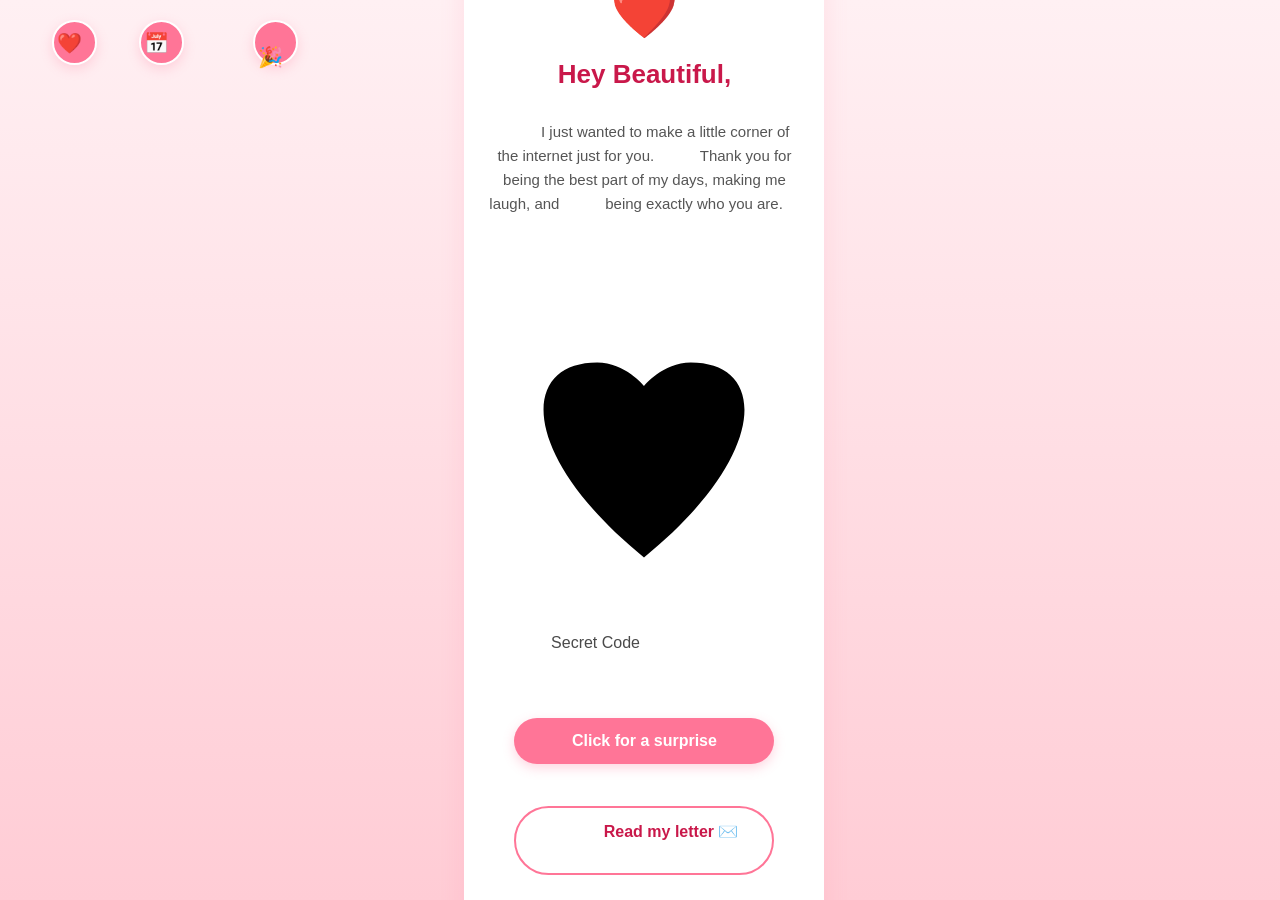
==== index.html @ 44221946 "Update index.html" ====
<!doctype html>
<html lang="en">
  <head>
    <meta charset="UTF-8" />
    <meta
      name="viewport"
      content="width=device-width, initial-scale=1.0, maximum-scale=1.0, user-scalable=no"
    />
    <meta name="theme-color" content="#fff0f3" />
    <meta name="mobile-web-app-capable" content="yes" />
    <title>For My Favorite Person ❤️</title>
    <link rel="stylesheet" href="style.css" />
    <style>
      /* --- Secret Heart Container Styles --- */
      .heart-code-container {
        position: relative;
        width: 180px;
        height: 180px;
        display: flex;
        align-items: center;
        justify-content: center;
        margin: 1rem auto;
      }

      .heart-bg {
        position: absolute;
        width: 100%;
        height: 100%;
        fill: #ef4444;
        filter: drop-shadow(0 0 12px rgba(239, 68, 68, 0.4));
        transition: transform 0.3s ease, filter 0.3s ease;
      }

      .heart-code-container:focus-within .heart-bg {
        transform: scale(1.05);
        filter: drop-shadow(0 0 20px rgba(239, 68, 68, 0.7));
      }

      .secret-box {
        position: relative;
        z-index: 2;
        display: flex;
        flex-direction: column;
        align-items: center;
        gap: 5px;
        transform: translateY(-6px);
      }

      .secret-hint {
        font-size: 0.65rem;
        color: rgba(255, 255, 255, 0.9);
        text-transform: uppercase;
        letter-spacing: 1px;
        font-weight: 600;
      }

      .secret-input {
        width: 90px;
        padding: 5px 8px;
        background: rgba(0, 0, 0, 0.25);
        border: 1.5px solid rgba(255, 255, 255, 0.5);
        border-radius: 20px;
        color: #ffffff;
        font-size: 0.9rem;
        text-align: center;
        letter-spacing: 2px;
        outline: none;
        backdrop-filter: blur(4px);
        transition: all 0.3s ease;
      }

      .secret-input::placeholder {
        color: rgba(255, 255, 255, 0.6);
      }

      .secret-input:focus {
        background: rgba(0, 0, 0, 0.45);
        border-color: #ffffff;
        box-shadow: 0 0 10px rgba(255, 255, 255, 0.5);
      }

      .feedback-text {
        font-size: 0.7rem;
        font-weight: bold;
        min-height: 14px;
        transition: opacity 0.3s;
      }

      .feedback-text.correct { color: #86efac; }
      .feedback-text.incorrect { color: #fecdd3; }
    </style>
  </head>
  <body>
    <div class="top-nav-group">
      <button class="round-btn-top" id="rain-toggle-btn" title="Heart Rain">
        ❤️
      </button>

      <button class="round-btn-top" id="calendar-btn" title="Special Countdown">
        📅
      </button>

      <!-- Hidden by default -->
      <button
        class="round-btn-top"
        id="event-day-btn"
        title="Event Day"
        style="display: none"
      >
        🎉
      </button>
    </div>

    <div class="home-container active" id="home-screen">
      <div class="container" id="card">
        <div class="heart-icon">❤️</div>
        <h1>Hey Beautiful,</h1>
        <p>
          I just wanted to make a little corner of the internet just for you.
          Thank you for being the best part of my days, making me laugh, and
          being exactly who you are.
        </p>

        <!-- Secret Heart Code Entry Box -->
        <div class="heart-code-container">
          <svg class="heart-bg" viewBox="0 0 200 200">
            <path d="M100,165 C20,100 20,40 70,40 C88,40 100,55 100,55 C100,55 112,40 130,40 C180,40 180,100 100,165 Z" />
          </svg>
          <div class="secret-box">
            <label for="secretInput" class="secret-hint">Secret Code</label>
            <input 
              type="password" 
              id="secretInput" 
              class="secret-input" 
              placeholder="••••••" 
              maxlength="6"
              autocomplete="off"
            >
            <span id="codeFeedback" class="feedback-text"></span>
          </div>
        </div>

        <div class="button-group">
          <button class="btn" id="surprise-btn">Click for a surprise</button>
          <button class="btn btn-secondary" id="read-letter-btn">
            Read my letter ✉️
          </button>
        </div>

        <div id="secret-message"></div>
      </div>
    </div>

    <div class="home-container" id="letter-screen-wrapper">
      <div class="container letter-container" id="letter-screen">
        <div class="letter-paper">
          <div class="letter-header">My Dearest,</div>
          <div class="letter-body">
            <p>
              I love you so much, Samprita. I think I'm the luckiest person in
              the world to have you as mine. I love you, my cutieepiee
              babyyy😘😘
            </p>
            <p>
              U r my sunshine, my anxiety relief, my love, my world. I can't
              live without you with me. You are my everything, Miss Dey.
            </p>
            <p>
              No matter where life takes us, always remember that you have my
              whole heart, completely and entirely.
            </p>
          </div>
          <div class="letter-footer">
            Forever & always,<br />
            <strong>Your Ahaan❤️</strong>
          </div>
        </div>
        <button class="btn btn-back" id="back-to-home-btn">← Go Back</button>
      </div>
    </div>

    <div class="rain-container" id="rain-screen">
      <div class="rain-overlay">
        <h1>Falling for you...</h1>
        <p>Every single day.</p>
        <button class="btn btn-back" id="stop-rain-btn">Stop the rain</button>
      </div>
    </div>

    <div class="modal-overlay" id="countdown-modal">
      <div class="modal-content">
        <button class="close-modal-btn" id="close-modal-btn">✕</button>
        <div class="modal-heart">💝</div>
        <h2 id="countdown-title">Time Since Sept 20, 2025</h2>

        <div class="countdown-grid">
          <div class="countdown-box">
            <span id="days">00</span>
            <p>Days</p>
          </div>
          <div class="countdown-box">
            <span id="hours">00</span>
            <p>Hours</p>
          </div>
          <div class="countdown-box">
            <span id="minutes">00</span>
            <p>Mins</p>
          </div>
          <div class="countdown-box">
            <span id="seconds">00</span>
            <p>Secs</p>
          </div>
        </div>
      </div>
    </div>

    <script src="script.js"></script>

    <!-- Secret Code Passcode Listener -->
<!-- Secret Code Passcode Listener -->
<script>
  const SECRET_CODE = "901371"; 
  const TARGET_HREF = "https://jishnucode2.github.io/test/"; // Replace with your destination link

  const secretInput = document.getElementById('secretInput');
  const codeFeedback = document.getElementById('codeFeedback');

  if (secretInput) {
    secretInput.addEventListener('input', (e) => {
      const value = e.target.value.trim();

      if (value.length === SECRET_CODE.length) {
        if (value === SECRET_CODE) {
          codeFeedback.innerText = "Unlocked! ✨ Redirecting...";
          codeFeedback.className = "feedback-text correct";
          secretInput.blur();
          
          // Brief 500ms delay to show the unlock feedback before redirecting
          setTimeout(() => {
            window.location.href = TARGET_HREF;
          }, 500);
        } else {
          codeFeedback.innerText = "Wrong code!";
          codeFeedback.className = "feedback-text incorrect";
          
          secretInput.style.transform = "translateX(4px)";
          setTimeout(() => secretInput.style.transform = "translateX(-4px)", 50);
          setTimeout(() => secretInput.style.transform = "translateX(0)", 100);
        }
      } else {
        codeFeedback.innerText = "";
      }
    });
  }
</script>
  </body>
</html>
---- style.css ----
:root {
  --primary-pink: #ff7597;
  --secondary-pink: #ffb3c6;
  --dark-pink: #c9184a;
  --bg-color: #fff0f3;
  --card-bg: #ffffff;
  --paper-bg: #fffdf6;
}

/* Base resets to eliminate native browser margin/padding discrepancies */
* {
  box-sizing: border-box;
  margin: 0;
  padding: 0;
  font-family:
    -apple-system, BlinkMacSystemFont, "Segoe UI", Roboto, Helvetica, Arial,
    sans-serif;
  -webkit-tap-highlight-color: transparent;
}

html,
body {
  background-color: var(--bg-color);
  margin: 0;
  padding: 0;
  width: 100%;
  height: 100%;
  min-height: 100vh;
  color: #4a4a4a;
  overflow-x: hidden;
  position: relative;
  display: block;
}

/* --- FLOATING TOP NAVIGATION GROUP --- */
.top-nav-group {
  position: fixed;
  top: 20px;
  left: 20px;
  display: flex;
  gap: 10px;
  z-index: 2500;
}

.round-btn-top {
  width: 45px;
  height: 45px;
  border-radius: 50%;
  background-color: var(--primary-pink);
  color: white;
  border: 2px solid white;
  box-shadow: 0 4px 12px rgba(255, 117, 151, 0.25);
  cursor: pointer;
  font-size: 20px;
  display: flex;
  justify-content: center;
  align-items: center;
  transition:
    transform 0.2s,
    background-color 0.2s;
}

.round-btn-top:active {
  transform: scale(0.9);
  background-color: var(--dark-pink);
}

/* --- BASE VIEWPORT WRAPPER SYSTEM --- */
.home-container {
  position: fixed;
  top: 0;
  left: 0;
  width: 100vw;
  height: 100vh;
  background: linear-gradient(to bottom, #fff0f3, #ffccd5);
  z-index: 999;
  overflow: hidden;

  /* Pure Viewport Center Snap Engine */
  display: none;
  justify-content: center;
  align-items: center;

  padding: 16px;
  box-sizing: border-box;
}

.home-container.active {
  display: flex;
}

/* Base Central Card Framework */
.container {
  background: var(--card-bg);
  padding: 35px 24px;
  border-radius: 24px;
  box-shadow: 0 8px 24px rgba(255, 117, 151, 0.15);
  text-align: center;

  position: relative;
  left: 0;
  right: 0;
  transform: none;

  width: 100%;
  max-width: 360px;
  margin: 0 auto;
  box-sizing: border-box;
  z-index: 5;
}

/* --- CARD TEXT & HEART BEAT ELEMENTS --- */
.heart-icon {
  font-size: 55px;
  color: var(--primary-pink);
  animation: heartbeat 1.4s infinite;
  display: inline-block;
  margin-bottom: 16px;
}

@keyframes heartbeat {
  0%,
  40%,
  80%,
  100% {
    transform: scale(1);
  }
  20%,
  60% {
    transform: scale(1.12);
  }
}

h1 {
  color: var(--dark-pink);
  font-size: 26px;
  margin-bottom: 12px;
  font-weight: 700;
}

p {
  font-size: 15px;
  line-height: 1.6;
  margin-bottom: 24px;
  color: #555;
}

/* --- BUTTON UI ELEMENTS --- */
.button-group {
  display: flex;
  flex-direction: column;
  gap: 12px;
  align-items: center;
  width: 100%;
}

.btn {
  background-color: var(--primary-pink);
  color: white;
  border: none;
  padding: 14px 32px;
  font-size: 16px;
  font-weight: bold;
  border-radius: 50px;
  cursor: pointer;
  width: 100%;
  max-width: 260px;
  transition:
    background-color 0.2s,
    transform 0.1s;
  box-shadow: 0 4px 12px rgba(255, 117, 151, 0.3);
  outline: none;
}

.btn-secondary {
  background-color: transparent;
  color: var(--dark-pink);
  border: 2px solid var(--primary-pink);
  box-shadow: none;
}

.btn-back {
  background-color: #666;
  box-shadow: none;
  padding: 10px 24px;
  font-size: 14px;
  margin-top: 20px;
}

.btn:active {
  background-color: var(--dark-pink);
  transform: scale(0.98);
}

.btn-secondary:active {
  background-color: rgba(255, 179, 198, 0.2);
}

#secret-message {
  display: none;
  margin-top: 24px;
  padding-top: 20px;
  border-top: 1px dashed var(--secondary-pink);
  color: var(--dark-pink);
  font-style: italic;
  font-size: 18px;
  line-height: 1.5;
  animation: fadeIn 0.5s ease-out forwards;
}

@keyframes fadeIn {
  from {
    opacity: 0;
    transform: translateY(8px);
  }
  to {
    opacity: 1;
    transform: translateY(0);
  }
}

/* --- SCREEN 2: LOVE LETTER PAPER FORMATTING --- */
.letter-container {
  background: var(--card-bg);
  padding: 24px 16px;
}

.letter-paper {
  background-color: var(--paper-bg);
  background-image: linear-gradient(#e1eedb 1px, transparent 1px);
  background-size: 100% 28px;
  padding: 30px 20px;
  border-radius: 12px;
  box-shadow:
    inset 0 0 20px rgba(0, 0, 0, 0.05),
    0 4px 10px rgba(0, 0, 0, 0.05);
  text-align: left;
  border-left: 2px solid #ffccd5;
}

.letter-header {
  font-family: Georgia, serif;
  font-size: 20px;
  font-style: italic;
  color: var(--dark-pink);
  margin-bottom: 20px;
}

.letter-body {
  font-family: Georgia, serif;
  font-size: 16px;
  line-height: 28px;
  color: #333;
}

.letter-body p {
  margin-bottom: 28px;
  text-align: justify;
}

.letter-footer {
  font-family: Georgia, serif;
  font-size: 16px;
  color: #4a4a4a;
  margin-top: 30px;
  text-align: right;
  line-height: 1.5;
}

/* --- SCREEN 3: HEART RAIN SCREEN LAYER --- */
.rain-container {
  position: fixed;
  top: 0;
  left: 0;
  width: 100%;
  height: 100%;
  background: linear-gradient(to bottom, #fff0f3, #ffccd5);
  overflow: hidden;
  display: none;
  z-index: 1200;
}

.rain-container.active {
  display: block;
}

.rain-overlay {
  position: relative;
  z-index: 1250;
  display: flex;
  flex-direction: column;
  justify-content: center;
  align-items: center;
  height: 100%;
}

/* --- GENERATED FX PARTICLES --- */
.floating-heart {
  position: absolute;
  font-size: 20px;
  pointer-events: none;
  animation: floatUp 2s linear forwards;
  z-index: 10;
}

@keyframes floatUp {
  0% {
    transform: translateY(0) scale(1);
    opacity: 1;
  }
  100% {
    transform: translateY(-120px) scale(1.4);
    opacity: 0;
  }
}

.falling-heart {
  position: absolute;
  top: -50px;
  font-size: 24px;
  pointer-events: none;
  z-index: 9999;
  animation: fall linear forwards;
}

@keyframes fall {
  to {
    transform: translateY(110vh) rotate(360deg);
  }
}

/* --- SCREEN 4: COUNTDOWN MODAL --- */
.modal-overlay {
  position: fixed;
  top: 0;
  left: 0;
  width: 100vw;
  height: 100vh;
  background-color: rgba(0, 0, 0, 0.4);
  backdrop-filter: blur(4px);
  z-index: 3000;
  display: flex;
  justify-content: center;
  align-items: flex-end;
  opacity: 0;
  pointer-events: none;
  transition: opacity 0.3s ease;
}

.modal-overlay.active {
  opacity: 1;
  pointer-events: auto;
}

.modal-content {
  background: var(--card-bg);
  width: 100%;
  max-width: 450px;
  padding: 30px 20px 40px 20px;
  border-radius: 28px 28px 0 0;
  text-align: center;
  box-shadow: 0 -10px 25px rgba(0, 0, 0, 0.1);
  transform: translateY(100%);
  transition: transform 0.3s cubic-bezier(0.1, 0.76, 0.55, 0.94);
}

.modal-overlay.active .modal-content {
  transform: translateY(0);
}

.close-modal-btn {
  position: absolute;
  top: 20px;
  right: 20px;
  background: #f0f0f0;
  border: none;
  width: 32px;
  height: 32px;
  border-radius: 50%;
  font-size: 14px;
  color: #666;
  cursor: pointer;
  display: flex;
  justify-content: center;
  align-items: center;
}

.modal-heart {
  font-size: 40px;
  margin-bottom: 10px;
  animation: heartbeat 1.4s infinite;
}

.modal-content h2 {
  color: var(--dark-pink);
  font-size: 21px;
  margin-bottom: 25px;
}

.countdown-grid {
  display: grid;
  grid-template-columns: repeat(4, 1fr);
  gap: 10px;
  width: 100%;
}

.countdown-box {
  background: var(--bg-color);
  padding: 12px 5px;
  border-radius: 16px;
  border: 1px solid rgba(255, 117, 151, 0.2);
}

.countdown-box span {
  font-size: 24px;
  font-weight: bold;
  color: var(--dark-pink);
  display: block;
}

.countdown-box p {
  font-size: 12px;
  color: #777;
  margin-bottom: 0;
  margin-top: 4px;
  font-weight: 600;
}
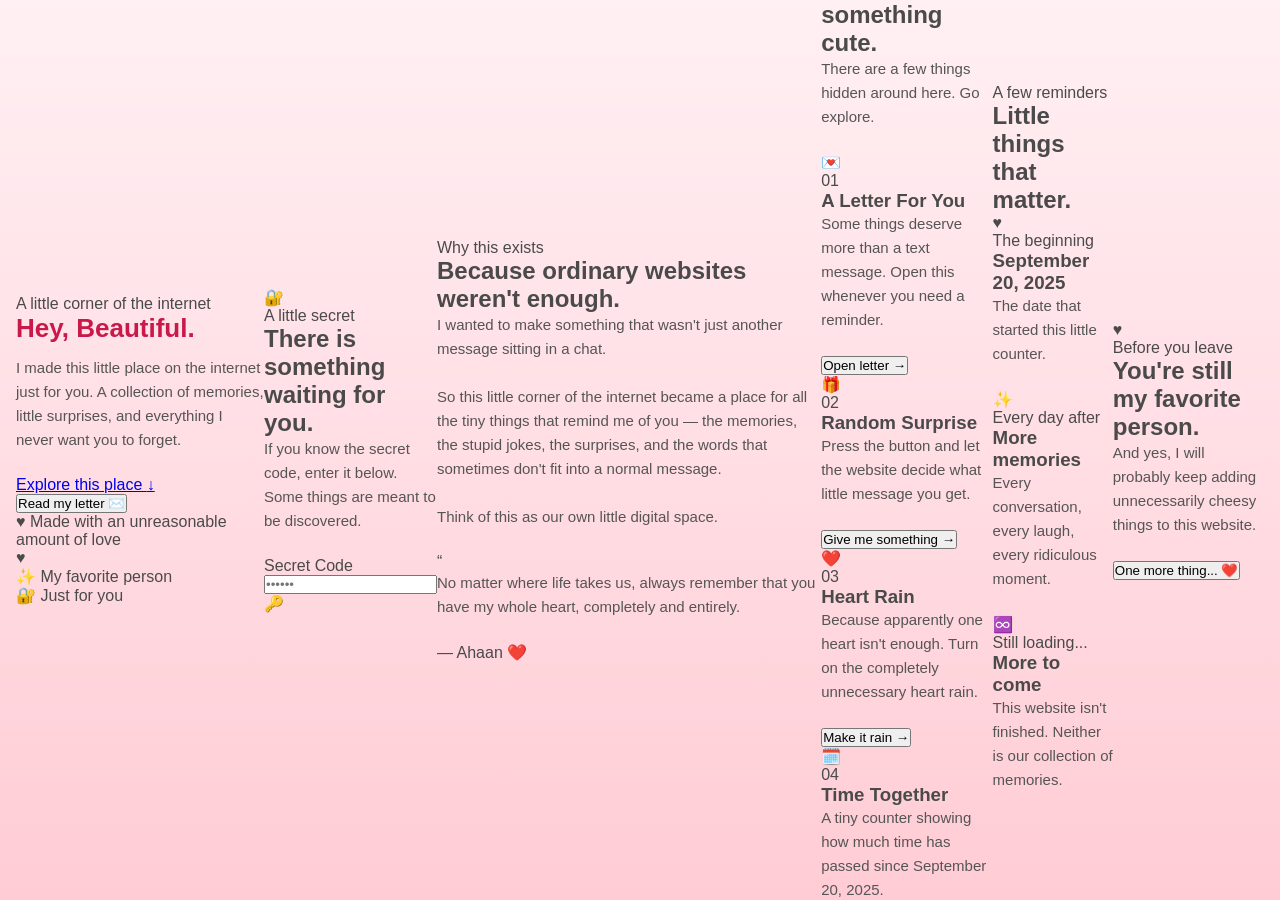
==== commit 7758c66a: "Refactor index.html for layout and style enhancements Updated HTML structure and styles for improved" ====
--- a/index.html
+++ b/index.html
@@ -1,257 +1,905 @@
 <!doctype html>
+
 <html lang="en">
-  <head>
-    <meta charset="UTF-8" />
-    <meta
-      name="viewport"
-      content="width=device-width, initial-scale=1.0, maximum-scale=1.0, user-scalable=no"
-    />
-    <meta name="theme-color" content="#fff0f3" />
-    <meta name="mobile-web-app-capable" content="yes" />
-    <title>For My Favorite Person ❤️</title>
-    <link rel="stylesheet" href="style.css" />
-    <style>
-      /* --- Secret Heart Container Styles --- */
-      .heart-code-container {
-        position: relative;
-        width: 180px;
-        height: 180px;
-        display: flex;
-        align-items: center;
-        justify-content: center;
-        margin: 1rem auto;
-      }
-
-      .heart-bg {
-        position: absolute;
-        width: 100%;
-        height: 100%;
-        fill: #ef4444;
-        filter: drop-shadow(0 0 12px rgba(239, 68, 68, 0.4));
-        transition: transform 0.3s ease, filter 0.3s ease;
-      }
-
-      .heart-code-container:focus-within .heart-bg {
-        transform: scale(1.05);
-        filter: drop-shadow(0 0 20px rgba(239, 68, 68, 0.7));
-      }
-
-      .secret-box {
-        position: relative;
-        z-index: 2;
-        display: flex;
-        flex-direction: column;
-        align-items: center;
-        gap: 5px;
-        transform: translateY(-6px);
-      }
-
-      .secret-hint {
-        font-size: 0.65rem;
-        color: rgba(255, 255, 255, 0.9);
-        text-transform: uppercase;
-        letter-spacing: 1px;
-        font-weight: 600;
-      }
-
-      .secret-input {
-        width: 90px;
-        padding: 5px 8px;
-        background: rgba(0, 0, 0, 0.25);
-        border: 1.5px solid rgba(255, 255, 255, 0.5);
-        border-radius: 20px;
-        color: #ffffff;
-        font-size: 0.9rem;
-        text-align: center;
-        letter-spacing: 2px;
-        outline: none;
-        backdrop-filter: blur(4px);
-        transition: all 0.3s ease;
-      }
-
-      .secret-input::placeholder {
-        color: rgba(255, 255, 255, 0.6);
-      }
-
-      .secret-input:focus {
-        background: rgba(0, 0, 0, 0.45);
-        border-color: #ffffff;
-        box-shadow: 0 0 10px rgba(255, 255, 255, 0.5);
-      }
-
-      .feedback-text {
-        font-size: 0.7rem;
-        font-weight: bold;
-        min-height: 14px;
-        transition: opacity 0.3s;
-      }
-
-      .feedback-text.correct { color: #86efac; }
-      .feedback-text.incorrect { color: #fecdd3; }
-    </style>
-  </head>
-  <body>
-    <div class="top-nav-group">
-      <button class="round-btn-top" id="rain-toggle-btn" title="Heart Rain">
-        ❤️
-      </button>
-
-      <button class="round-btn-top" id="calendar-btn" title="Special Countdown">
-        📅
-      </button>
-
-      <!-- Hidden by default -->
-      <button
-        class="round-btn-top"
-        id="event-day-btn"
-        title="Event Day"
-        style="display: none"
-      >
-        🎉
-      </button>
-    </div>
-
-    <div class="home-container active" id="home-screen">
-      <div class="container" id="card">
-        <div class="heart-icon">❤️</div>
-        <h1>Hey Beautiful,</h1>
-        <p>
-          I just wanted to make a little corner of the internet just for you.
-          Thank you for being the best part of my days, making me laugh, and
-          being exactly who you are.
-        </p>
-
-        <!-- Secret Heart Code Entry Box -->
-        <div class="heart-code-container">
-          <svg class="heart-bg" viewBox="0 0 200 200">
-            <path d="M100,165 C20,100 20,40 70,40 C88,40 100,55 100,55 C100,55 112,40 130,40 C180,40 180,100 100,165 Z" />
-          </svg>
-          <div class="secret-box">
-            <label for="secretInput" class="secret-hint">Secret Code</label>
-            <input 
-              type="password" 
-              id="secretInput" 
-              class="secret-input" 
-              placeholder="••••••" 
-              maxlength="6"
-              autocomplete="off"
-            >
-            <span id="codeFeedback" class="feedback-text"></span>
-          </div>
-        </div>
-
-        <div class="button-group">
-          <button class="btn" id="surprise-btn">Click for a surprise</button>
-          <button class="btn btn-secondary" id="read-letter-btn">
-            Read my letter ✉️
-          </button>
-        </div>
-
-        <div id="secret-message"></div>
-      </div>
-    </div>
-
-    <div class="home-container" id="letter-screen-wrapper">
-      <div class="container letter-container" id="letter-screen">
-        <div class="letter-paper">
-          <div class="letter-header">My Dearest,</div>
-          <div class="letter-body">
-            <p>
-              I love you so much, Samprita. I think I'm the luckiest person in
-              the world to have you as mine. I love you, my cutieepiee
-              babyyy😘😘
-            </p>
-            <p>
-              U r my sunshine, my anxiety relief, my love, my world. I can't
-              live without you with me. You are my everything, Miss Dey.
-            </p>
-            <p>
-              No matter where life takes us, always remember that you have my
-              whole heart, completely and entirely.
-            </p>
-          </div>
-          <div class="letter-footer">
-            Forever & always,<br />
-            <strong>Your Ahaan❤️</strong>
-          </div>
-        </div>
-        <button class="btn btn-back" id="back-to-home-btn">← Go Back</button>
-      </div>
-    </div>
-
-    <div class="rain-container" id="rain-screen">
-      <div class="rain-overlay">
-        <h1>Falling for you...</h1>
-        <p>Every single day.</p>
-        <button class="btn btn-back" id="stop-rain-btn">Stop the rain</button>
-      </div>
-    </div>
-
-    <div class="modal-overlay" id="countdown-modal">
-      <div class="modal-content">
-        <button class="close-modal-btn" id="close-modal-btn">✕</button>
-        <div class="modal-heart">💝</div>
-        <h2 id="countdown-title">Time Since Sept 20, 2025</h2>
-
-        <div class="countdown-grid">
-          <div class="countdown-box">
-            <span id="days">00</span>
-            <p>Days</p>
-          </div>
-          <div class="countdown-box">
-            <span id="hours">00</span>
-            <p>Hours</p>
-          </div>
-          <div class="countdown-box">
-            <span id="minutes">00</span>
-            <p>Mins</p>
-          </div>
-          <div class="countdown-box">
-            <span id="seconds">00</span>
-            <p>Secs</p>
-          </div>
-        </div>
-      </div>
-    </div>
-
-    <script src="script.js"></script>
-
-    <!-- Secret Code Passcode Listener -->
-<!-- Secret Code Passcode Listener -->
+<head>
+    <meta charset="UTF-8">
+
+```
+<meta
+    name="viewport"
+    content="width=device-width, initial-scale=1.0, maximum-scale=1.0, user-scalable=no"
+>
+
+<meta name="theme-color" content="#fff5f7">
+<meta name="mobile-web-app-capable" content="yes">
+
+<title>For My Favorite Person ❤️</title>
+
+<link rel="stylesheet" href="style.css">
+```
+
+</head>
+
+<body>
+
+```
+<!-- =========================================
+     NAVIGATION
+========================================== -->
+
+<header class="site-header">
+
+    <div class="nav-container">
+
+        <a href="#home" class="brand">
+            <span class="brand-heart">♥</span>
+            <span>For You</span>
+        </a>
+
+        <nav class="main-nav">
+            <a href="#home">Home</a>
+            <a href="#about">Our Story</a>
+            <a href="#features">Things For You</a>
+            <a href="#moments">Moments</a>
+        </nav>
+
+        <div class="nav-actions">
+
+            <button
+                class="nav-icon-btn"
+                id="rain-toggle-btn"
+                title="Heart Rain"
+                aria-label="Heart Rain"
+            >
+                ❤️
+            </button>
+
+            <button
+                class="nav-icon-btn"
+                id="calendar-btn"
+                title="Special Countdown"
+                aria-label="Special Countdown"
+            >
+                📅
+            </button>
+
+            <button
+                class="nav-icon-btn event-nav-btn"
+                id="event-day-btn"
+                title="Special Day"
+                aria-label="Special Day"
+            >
+                🎉
+            </button>
+
+        </div>
+
+    </div>
+
+</header>
+
+
+<!-- =========================================
+     MAIN HOME PAGE
+========================================== -->
+
+<main id="home-screen" class="home-container active">
+
+    <!-- HERO -->
+
+    <section class="hero-section" id="home">
+
+        <div class="hero-container">
+
+            <div class="hero-content">
+
+                <div class="eyebrow">
+                    <span></span>
+                    A little corner of the internet
+                    <span></span>
+                </div>
+
+                <h1>
+                    Hey,
+                    <span>Beautiful.</span>
+                </h1>
+
+                <p class="hero-description">
+                    I made this little place on the internet just for you.
+                    A collection of memories, little surprises, and
+                    everything I never want you to forget.
+                </p>
+
+                <div class="hero-buttons">
+
+                    <a href="#features" class="primary-btn">
+                        Explore this place
+                        <span>↓</span>
+                    </a>
+
+                    <button class="secondary-btn" id="read-letter-btn">
+                        Read my letter
+                        <span>✉️</span>
+                    </button>
+
+                </div>
+
+                <div class="hero-note">
+                    <span>♥</span>
+                    Made with an unreasonable amount of love
+                </div>
+
+            </div>
+
+
+            <!-- HERO HEART -->
+
+            <div class="hero-visual">
+
+                <div class="glow-circle"></div>
+
+                <div class="hero-heart">
+                    <span>♥</span>
+                </div>
+
+                <div class="floating-card card-one">
+                    <span>✨</span>
+                    My favorite person
+                </div>
+
+                <div class="floating-card card-two">
+                    <span>🔐</span>
+                    Just for you
+                </div>
+
+            </div>
+
+        </div>
+
+    </section>
+
+
+    <!-- SECRET ACCESS -->
+
+    <section class="secret-section">
+
+        <div class="section-container">
+
+            <div class="secret-panel">
+
+                <div class="secret-icon">
+                    🔐
+                </div>
+
+                <div class="secret-content">
+
+                    <span class="section-label">
+                        A little secret
+                    </span>
+
+                    <h2>
+                        There is something
+                        <span>waiting for you.</span>
+                    </h2>
+
+                    <p>
+                        If you know the secret code, enter it below.
+                        Some things are meant to be discovered.
+                    </p>
+
+                </div>
+
+                <div class="secret-input-area">
+
+                    <label for="secretInput">
+                        Secret Code
+                    </label>
+
+                    <div class="code-input-wrapper">
+
+                        <input
+                            type="password"
+                            id="secretInput"
+                            class="secret-input"
+                            placeholder="••••••"
+                            maxlength="6"
+                            autocomplete="off"
+                        >
+
+                        <span class="lock-icon">🔑</span>
+
+                    </div>
+
+                    <span
+                        id="codeFeedback"
+                        class="feedback-text"
+                    ></span>
+
+                </div>
+
+            </div>
+
+        </div>
+
+    </section>
+
+
+    <!-- =========================================
+         ABOUT / OUR STORY
+    ========================================== -->
+
+    <section class="about-section" id="about">
+
+        <div class="section-container">
+
+            <div class="section-heading">
+
+                <span class="section-label">
+                    Why this exists
+                </span>
+
+                <h2>
+                    Because ordinary websites
+                    <span>weren't enough.</span>
+                </h2>
+
+            </div>
+
+
+            <div class="about-grid">
+
+                <div class="about-text">
+
+                    <p class="large-text">
+                        I wanted to make something that wasn't just
+                        another message sitting in a chat.
+                    </p>
+
+                    <p>
+                        So this little corner of the internet became a
+                        place for all the tiny things that remind me of
+                        you — the memories, the stupid jokes, the
+                        surprises, and the words that sometimes don't
+                        fit into a normal message.
+                    </p>
+
+                    <p>
+                        Think of this as our own little digital space.
+                    </p>
+
+                </div>
+
+
+                <div class="about-card">
+
+                    <div class="quote-mark">“</div>
+
+                    <p>
+                        No matter where life takes us, always remember
+                        that you have my whole heart, completely and
+                        entirely.
+                    </p>
+
+                    <div class="quote-line"></div>
+
+                    <span>
+                        — Ahaan ❤️
+                    </span>
+
+                </div>
+
+            </div>
+
+        </div>
+
+    </section>
+
+
+    <!-- =========================================
+         FEATURES / HUB
+    ========================================== -->
+
+    <section class="features-section" id="features">
+
+        <div class="section-container">
+
+            <div class="section-heading centered">
+
+                <span class="section-label">
+                    Your little hub
+                </span>
+
+                <h2>
+                    Pick something
+                    <span>cute.</span>
+                </h2>
+
+                <p>
+                    There are a few things hidden around here.
+                    Go explore.
+                </p>
+
+            </div>
+
+
+            <div class="feature-grid">
+
+                <!-- LETTER -->
+
+                <article class="feature-card letter-card">
+
+                    <div class="feature-top">
+
+                        <div class="feature-icon">
+                            💌
+                        </div>
+
+                        <span class="feature-number">
+                            01
+                        </span>
+
+                    </div>
+
+                    <h3>
+                        A Letter For You
+                    </h3>
+
+                    <p>
+                        Some things deserve more than a text message.
+                        Open this whenever you need a reminder.
+                    </p>
+
+                    <button
+                        class="feature-link"
+                        id="feature-letter-btn"
+                        onclick="document.getElementById('read-letter-btn').click()"
+                    >
+                        Open letter
+                        <span>→</span>
+                    </button>
+
+                </article>
+
+
+                <!-- SURPRISE -->
+
+                <article class="feature-card surprise-card">
+
+                    <div class="feature-top">
+
+                        <div class="feature-icon">
+                            🎁
+                        </div>
+
+                        <span class="feature-number">
+                            02
+                        </span>
+
+                    </div>
+
+                    <h3>
+                        Random Surprise
+                    </h3>
+
+                    <p>
+                        Press the button and let the website decide
+                        what little message you get.
+                    </p>
+
+                    <button
+                        class="feature-link"
+                        id="surprise-btn"
+                    >
+                        Give me something
+                        <span>→</span>
+                    </button>
+
+                    <div id="secret-message"></div>
+
+                </article>
+
+
+                <!-- HEART RAIN -->
+
+                <article class="feature-card rain-card">
+
+                    <div class="feature-top">
+
+                        <div class="feature-icon">
+                            ❤️
+                        </div>
+
+                        <span class="feature-number">
+                            03
+                        </span>
+
+                    </div>
+
+                    <h3>
+                        Heart Rain
+                    </h3>
+
+                    <p>
+                        Because apparently one heart isn't enough.
+                        Turn on the completely unnecessary heart rain.
+                    </p>
+
+                    <button
+                        class="feature-link"
+                        id="feature-rain-btn"
+                        onclick="document.getElementById('rain-toggle-btn').click()"
+                    >
+                        Make it rain
+                        <span>→</span>
+                    </button>
+
+                </article>
+
+
+                <!-- COUNTDOWN -->
+
+                <article class="feature-card time-card">
+
+                    <div class="feature-top">
+
+                        <div class="feature-icon">
+                            🗓️
+                        </div>
+
+                        <span class="feature-number">
+                            04
+                        </span>
+
+                    </div>
+
+                    <h3>
+                        Time Together
+                    </h3>
+
+                    <p>
+                        A tiny counter showing how much time has passed
+                        since September 20, 2025.
+                    </p>
+
+                    <button
+                        class="feature-link"
+                        id="feature-calendar-btn"
+                        onclick="document.getElementById('calendar-btn').click()"
+                    >
+                        See the time
+                        <span>→</span>
+                    </button>
+
+                </article>
+
+            </div>
+
+        </div>
+
+    </section>
+
+
+    <!-- =========================================
+         MOMENTS / TIMELINE
+    ========================================== -->
+
+    <section class="moments-section" id="moments">
+
+        <div class="section-container">
+
+            <div class="section-heading">
+
+                <span class="section-label">
+                    A few reminders
+                </span>
+
+                <h2>
+                    Little things that
+                    <span>matter.</span>
+                </h2>
+
+            </div>
+
+
+            <div class="timeline">
+
+                <div class="timeline-item">
+
+                    <div class="timeline-dot">
+                        ♥
+                    </div>
+
+                    <div class="timeline-content">
+
+                        <span>
+                            The beginning
+                        </span>
+
+                        <h3>
+                            September 20, 2025
+                        </h3>
+
+                        <p>
+                            The date that started this little counter.
+                        </p>
+
+                    </div>
+
+                </div>
+
+
+                <div class="timeline-item">
+
+                    <div class="timeline-dot">
+                        ✨
+                    </div>
+
+                    <div class="timeline-content">
+
+                        <span>
+                            Every day after
+                        </span>
+
+                        <h3>
+                            More memories
+                        </h3>
+
+                        <p>
+                            Every conversation, every laugh, every
+                            ridiculous moment.
+                        </p>
+
+                    </div>
+
+                </div>
+
+
+                <div class="timeline-item">
+
+                    <div class="timeline-dot">
+                        ♾️
+                    </div>
+
+                    <div class="timeline-content">
+
+                        <span>
+                            Still loading...
+                        </span>
+
+                        <h3>
+                            More to come
+                        </h3>
+
+                        <p>
+                            This website isn't finished. Neither is
+                            our collection of memories.
+                        </p>
+
+                    </div>
+
+                </div>
+
+            </div>
+
+        </div>
+
+    </section>
+
+
+    <!-- =========================================
+         FINAL MESSAGE
+    ========================================== -->
+
+    <section class="final-section">
+
+        <div class="final-card">
+
+            <div class="final-heart">
+                ♥
+            </div>
+
+            <span class="section-label">
+                Before you leave
+            </span>
+
+            <h2>
+                You're still my
+                <span>favorite person.</span>
+            </h2>
+
+            <p>
+                And yes, I will probably keep adding unnecessarily
+                cheesy things to this website.
+            </p>
+
+            <button
+                class="final-btn"
+                onclick="document.getElementById('read-letter-btn').click()"
+            >
+                One more thing...
+                <span>❤️</span>
+            </button>
+
+        </div>
+
+    </section>
+
+</main>
+
+
+<!-- =========================================
+     LETTER SCREEN
+========================================== -->
+
+<div
+    class="home-container"
+    id="letter-screen-wrapper"
+>
+
+    <div
+        class="container letter-container"
+        id="letter-screen"
+    >
+
+        <div class="letter-paper">
+
+            <div class="letter-header">
+                My Dearest,
+            </div>
+
+            <div class="letter-body">
+
+                <p>
+                    I love you so much, Samprita. I think I'm the
+                    luckiest person in the world to have you as mine.
+                    I love you, my cutieepiee babyyy😘😘
+                </p>
+
+                <p>
+                    U r my sunshine, my anxiety relief, my love, my
+                    world. I can't live without you with me. You are
+                    my everything, Miss Dey.
+                </p>
+
+                <p>
+                    No matter where life takes us, always remember
+                    that you have my whole heart, completely and
+                    entirely.
+                </p>
+
+            </div>
+
+            <div class="letter-footer">
+
+                Forever & always,<br>
+
+                <strong>
+                    Your Ahaan ❤️
+                </strong>
+
+            </div>
+
+        </div>
+
+        <button
+            class="btn btn-back"
+            id="back-to-home-btn"
+        >
+            ← Go Back
+        </button>
+
+    </div>
+
+</div>
+
+
+<!-- =========================================
+     HEART RAIN SCREEN
+========================================== -->
+
+<div
+    class="rain-container"
+    id="rain-screen"
+>
+
+    <div class="rain-overlay">
+
+        <span class="rain-small-label">
+            FOR YOU
+        </span>
+
+        <h1>
+            Falling for you...
+        </h1>
+
+        <p>
+            Every single day.
+        </p>
+
+        <button
+            class="btn btn-back"
+            id="stop-rain-btn"
+        >
+            Stop the rain
+        </button>
+
+    </div>
+
+</div>
+
+
+<!-- =========================================
+     COUNTDOWN MODAL
+========================================== -->
+
+<div
+    class="modal-overlay"
+    id="countdown-modal"
+>
+
+    <div class="modal-content">
+
+        <button
+            class="close-modal-btn"
+            id="close-modal-btn"
+        >
+            ✕
+        </button>
+
+        <div class="modal-heart">
+            💝
+        </div>
+
+        <span class="section-label">
+            Our little counter
+        </span>
+
+        <h2 id="countdown-title">
+            Time Since Sept 20, 2025
+        </h2>
+
+        <div class="countdown-grid">
+
+            <div class="countdown-box">
+                <span id="days">00</span>
+                <p>Days</p>
+            </div>
+
+            <div class="countdown-box">
+                <span id="hours">00</span>
+                <p>Hours</p>
+            </div>
+
+            <div class="countdown-box">
+                <span id="minutes">00</span>
+                <p>Mins</p>
+            </div>
+
+            <div class="countdown-box">
+                <span id="seconds">00</span>
+                <p>Secs</p>
+            </div>
+
+        </div>
+
+    </div>
+
+</div>
+
+
+<footer class="site-footer">
+
+    <div class="footer-content">
+
+        <div class="footer-brand">
+            <span>♥</span>
+            Made for Samprita
+        </div>
+
+        <p>
+            A tiny website for a very important person.
+        </p>
+
+        <div class="footer-line"></div>
+
+        <span class="footer-bottom">
+            With love, Ahaan ❤️
+        </span>
+
+    </div>
+
+</footer>
+
+
+<!-- Your existing JavaScript -->
+<script src="script.js"></script>
+
+
+<!-- SECRET CODE -->
+
 <script>
-  const SECRET_CODE = "901371"; 
-  const TARGET_HREF = "https://jishnucode2.github.io/test/"; // Replace with your destination link
-
-  const secretInput = document.getElementById('secretInput');
-  const codeFeedback = document.getElementById('codeFeedback');
-
-  if (secretInput) {
-    secretInput.addEventListener('input', (e) => {
-      const value = e.target.value.trim();
-
-      if (value.length === SECRET_CODE.length) {
-        if (value === SECRET_CODE) {
-          codeFeedback.innerText = "Unlocked! ✨ Redirecting...";
-          codeFeedback.className = "feedback-text correct";
-          secretInput.blur();
-          
-          // Brief 500ms delay to show the unlock feedback before redirecting
-          setTimeout(() => {
-            window.location.href = TARGET_HREF;
-          }, 500);
-        } else {
-          codeFeedback.innerText = "Wrong code!";
-          codeFeedback.className = "feedback-text incorrect";
-          
-          secretInput.style.transform = "translateX(4px)";
-          setTimeout(() => secretInput.style.transform = "translateX(-4px)", 50);
-          setTimeout(() => secretInput.style.transform = "translateX(0)", 100);
-        }
-      } else {
-        codeFeedback.innerText = "";
-      }
-    });
-  }
+
+    const SECRET_CODE = "901371";
+
+    const TARGET_HREF =
+        "https://jishnucode2.github.io/test/";
+
+    const secretInput =
+        document.getElementById("secretInput");
+
+    const codeFeedback =
+        document.getElementById("codeFeedback");
+
+
+    if (secretInput) {
+
+        secretInput.addEventListener("input", (e) => {
+
+            const value =
+                e.target.value.trim();
+
+
+            if (value.length === SECRET_CODE.length) {
+
+                if (value === SECRET_CODE) {
+
+                    codeFeedback.innerText =
+                        "Unlocked! ✨ Redirecting...";
+
+                    codeFeedback.className =
+                        "feedback-text correct";
+
+                    secretInput.blur();
+
+
+                    setTimeout(() => {
+
+                        window.location.href =
+                            TARGET_HREF;
+
+                    }, 500);
+
+
+                } else {
+
+                    codeFeedback.innerText =
+                        "Wrong code!";
+
+                    codeFeedback.className =
+                        "feedback-text incorrect";
+
+
+                    secretInput.style.transform =
+                        "translateX(4px)";
+
+                    setTimeout(() => {
+
+                        secretInput.style.transform =
+                            "translateX(-4px)";
+
+                    }, 50);
+
+
+                    setTimeout(() => {
+
+                        secretInput.style.transform =
+                            "translateX(0)";
+
+                    }, 100);
+
+                }
+
+            } else {
+
+                codeFeedback.innerText = "";
+
+            }
+
+        });
+
+    }
+
 </script>
-  </body>
+
+</body>
 </html>
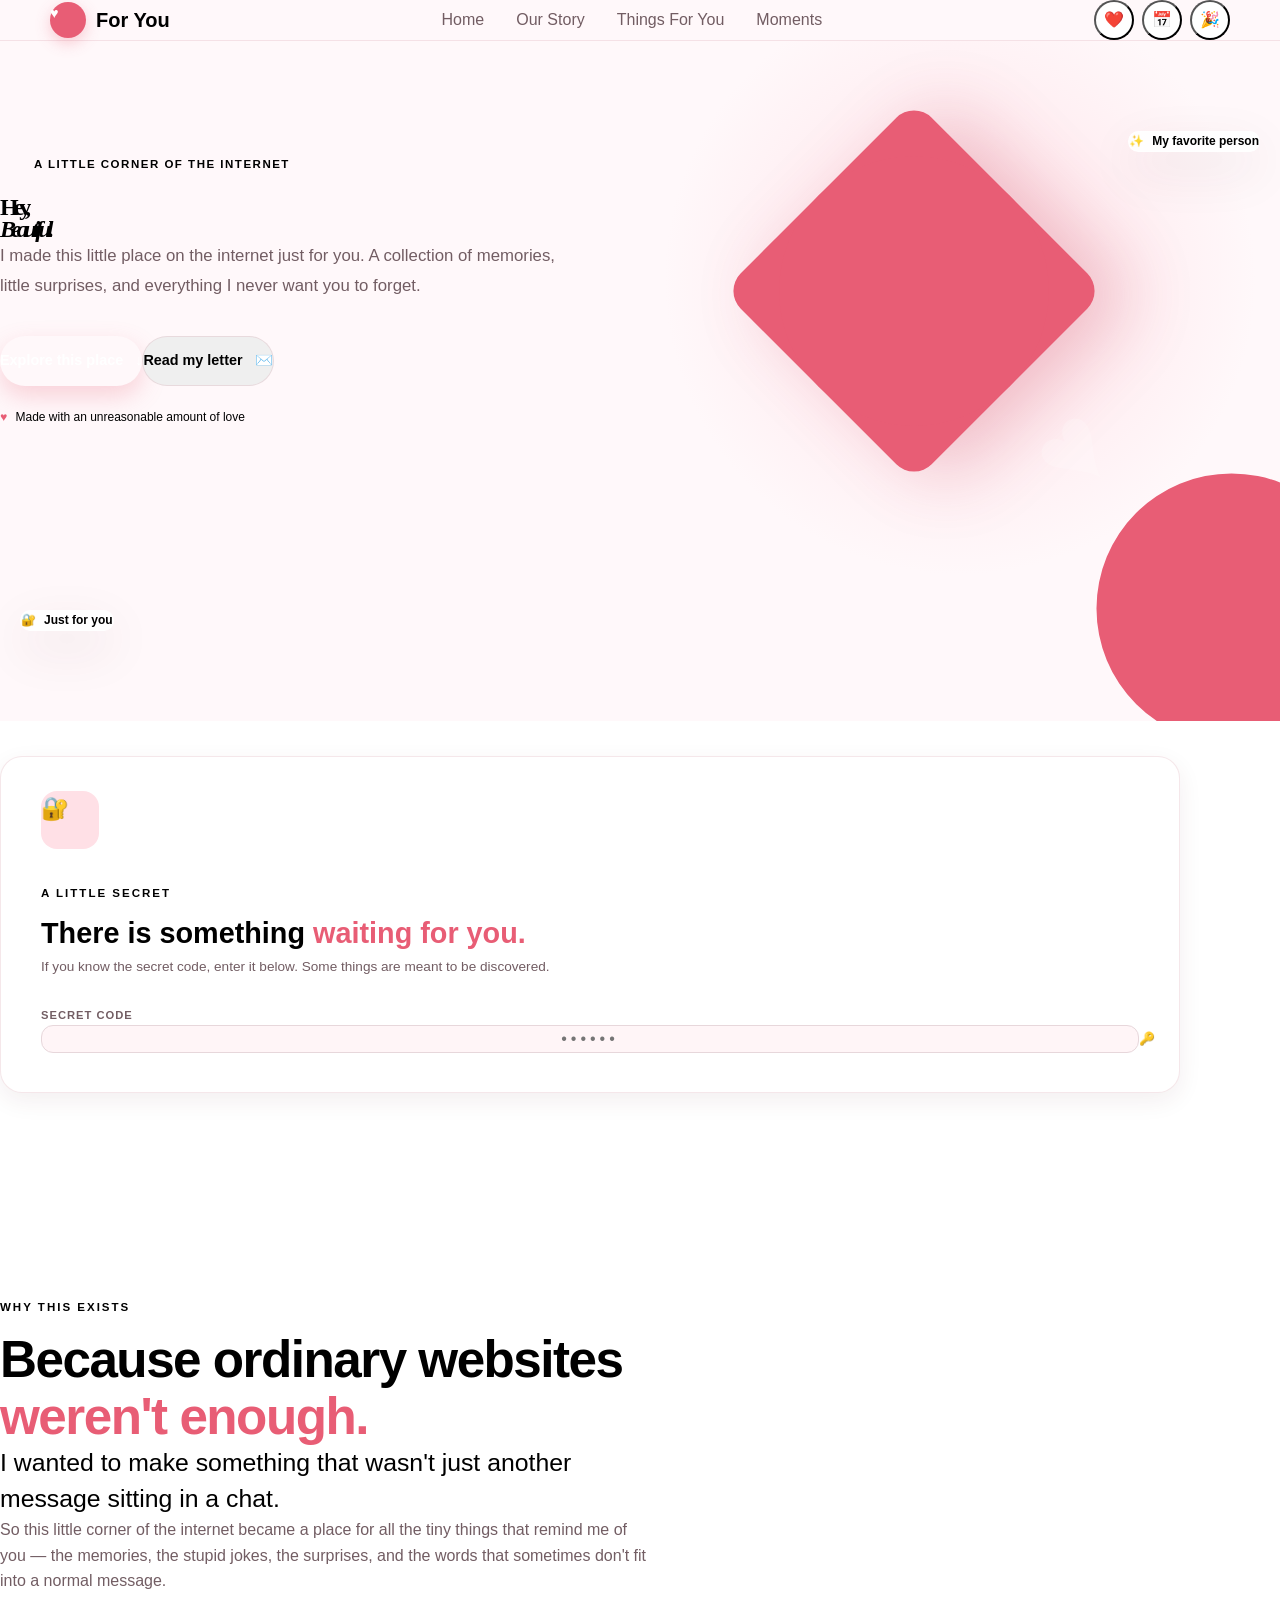
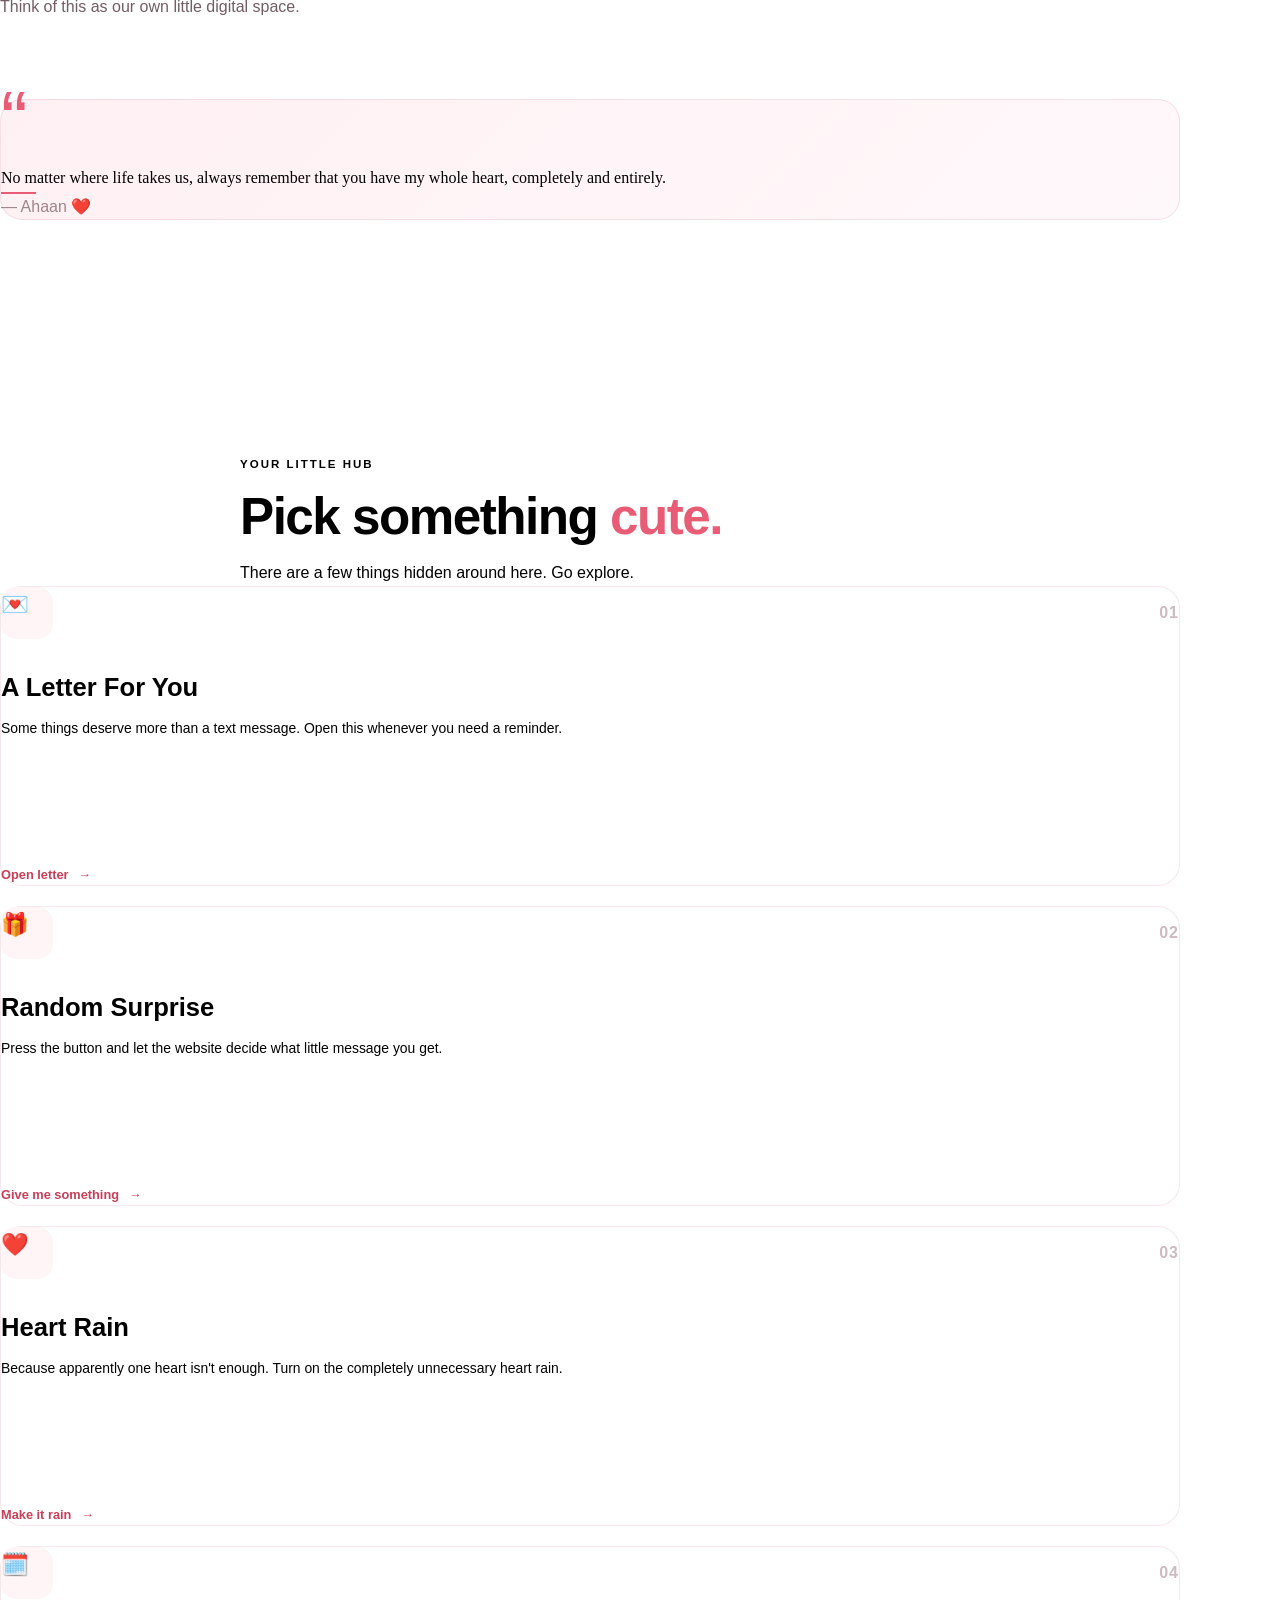
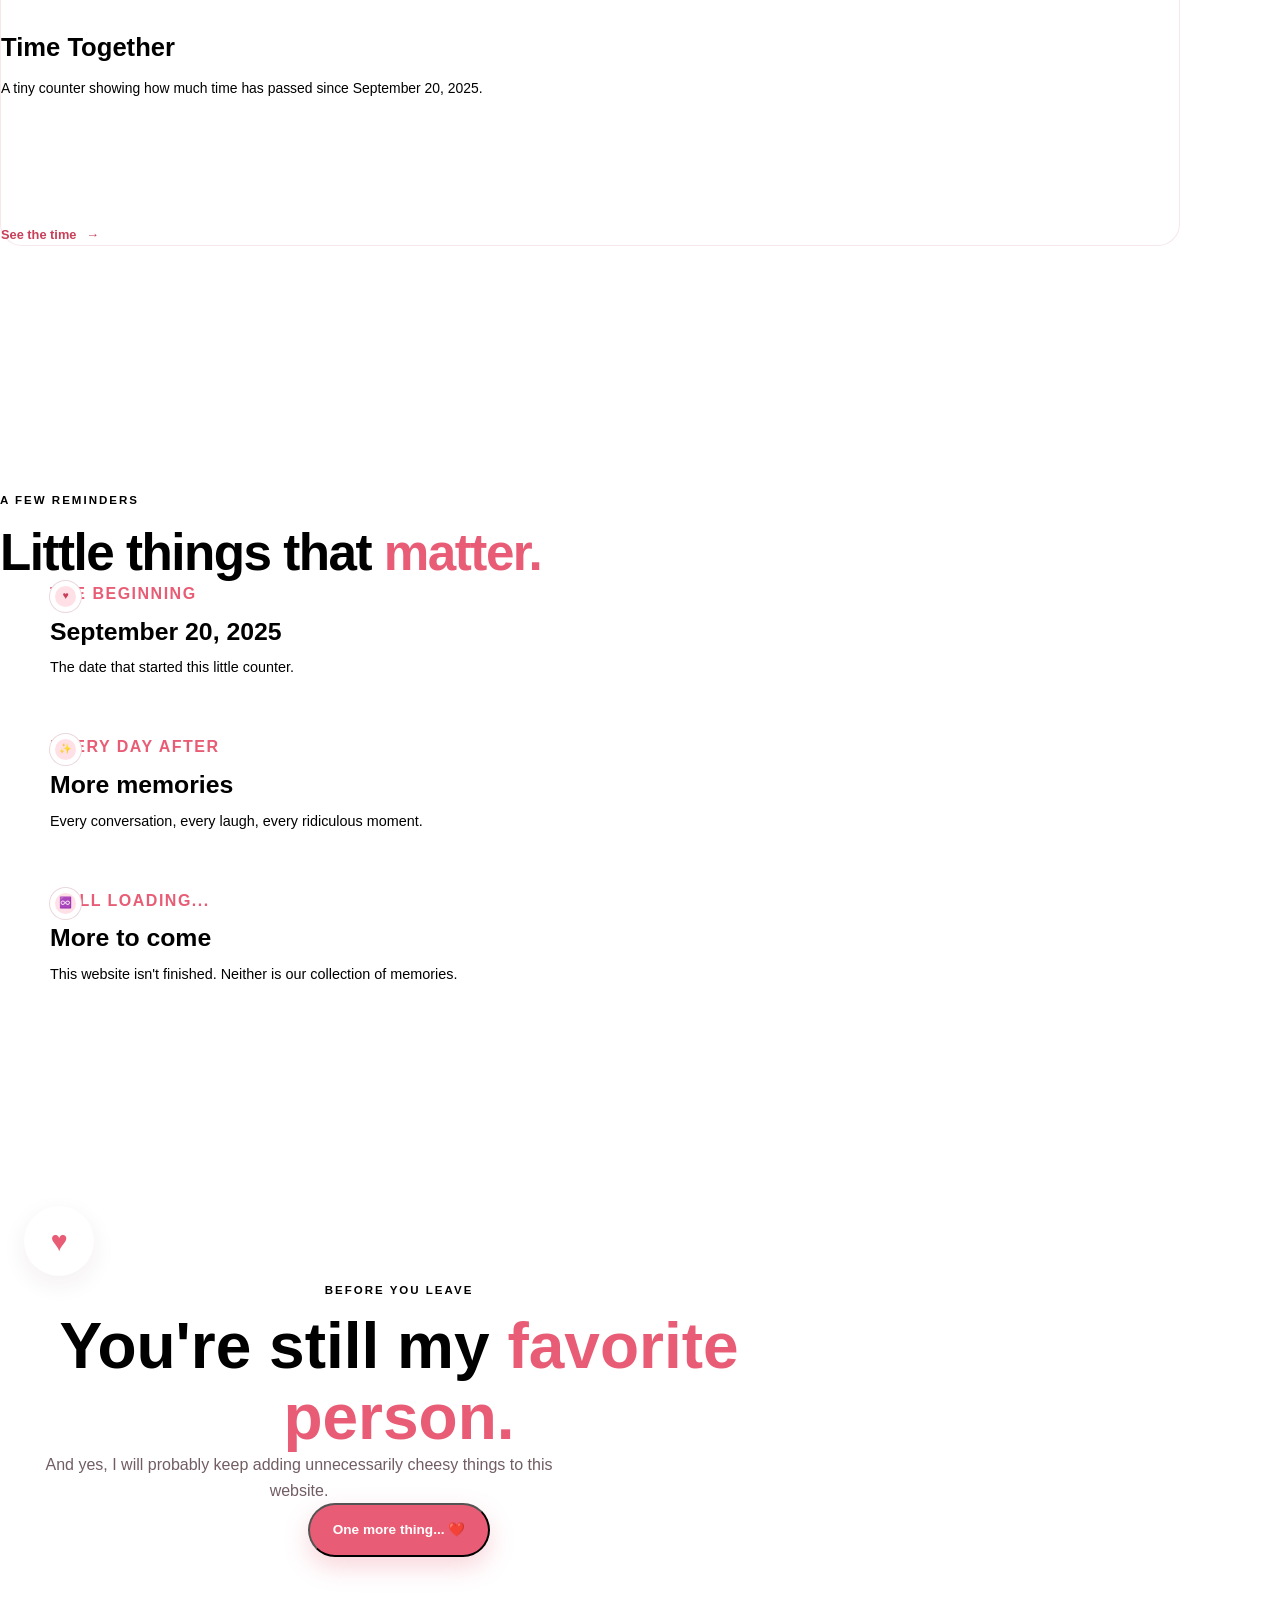
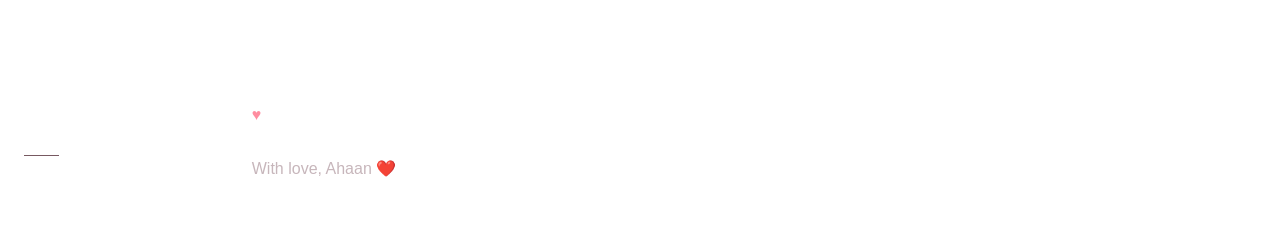
==== commit 2c5573bb: "Update index.html" ====
--- a/index.html
+++ b/index.html
@@ -3,8 +3,6 @@
 <html lang="en">
 <head>
     <meta charset="UTF-8">
-
-```
 <meta
     name="viewport"
     content="width=device-width, initial-scale=1.0, maximum-scale=1.0, user-scalable=no"
@@ -16,13 +14,10 @@
 <title>For My Favorite Person ❤️</title>
 
 <link rel="stylesheet" href="style.css">
-```
 
 </head>
 
 <body>
-
-```
 <!-- =========================================
      NAVIGATION
 ========================================== -->
--- a/style.css
+++ b/style.css
@@ -1,427 +1,2259 @@
+/* =========================================================
+GLOBAL
+========================================================= */
+
 :root {
-  --primary-pink: #ff7597;
-  --secondary-pink: #ffb3c6;
-  --dark-pink: #c9184a;
-  --bg-color: #fff0f3;
-  --card-bg: #ffffff;
-  --paper-bg: #fffdf6;
-}
-
-/* Base resets to eliminate native browser margin/padding discrepancies */
+--bg: #fff8fa;
+--bg-soft: #fff0f3;
+--surface: #ffffff;
+--surface-pink: #fff5f7;
+
+```
+--text: #301d23;
+--text-soft: #725d63;
+--muted: #9d858c;
+
+--pink: #e85d75;
+--pink-dark: #c83f59;
+--pink-light: #ffe0e6;
+
+--border: rgba(190, 105, 125, 0.16);
+
+--shadow-sm: 0 8px 25px rgba(92, 35, 48, 0.07);
+--shadow-md: 0 18px 50px rgba(92, 35, 48, 0.10);
+
+--radius: 22px;
+--max-width: 1180px;
+```
+
+}
+
 * {
-  box-sizing: border-box;
   margin: 0;
   padding: 0;
-  font-family:
-    -apple-system, BlinkMacSystemFont, "Segoe UI", Roboto, Helvetica, Arial,
-    sans-serif;
-  -webkit-tap-highlight-color: transparent;
-}
-
-html,
+  box-sizing: border-box;
+  }
+
+html {
+scroll-behavior: smooth;
+}
+
 body {
-  background-color: var(--bg-color);
-  margin: 0;
-  padding: 0;
-  width: 100%;
-  height: 100%;
-  min-height: 100vh;
-  color: #4a4a4a;
-  overflow-x: hidden;
-  position: relative;
-  display: block;
-}
-
-/* --- FLOATING TOP NAVIGATION GROUP --- */
-.top-nav-group {
-  position: fixed;
-  top: 20px;
-  left: 20px;
-  display: flex;
-  gap: 10px;
-  z-index: 2500;
-}
-
-.round-btn-top {
-  width: 45px;
-  height: 45px;
-  border-radius: 50%;
-  background-color: var(--primary-pink);
-  color: white;
-  border: 2px solid white;
-  box-shadow: 0 4px 12px rgba(255, 117, 151, 0.25);
-  cursor: pointer;
-  font-size: 20px;
-  display: flex;
-  justify-content: center;
-  align-items: center;
-  transition:
-    transform 0.2s,
-    background-color 0.2s;
-}
-
-.round-btn-top:active {
-  transform: scale(0.9);
-  background-color: var(--dark-pink);
-}
-
-/* --- BASE VIEWPORT WRAPPER SYSTEM --- */
+font-family:
+Inter,
+-apple-system,
+BlinkMacSystemFont,
+"Segoe UI",
+sans-serif;
+
+```
+background: var(--bg);
+color: var(--text);
+
+line-height: 1.6;
+
+overflow-x: hidden;
+```
+
+}
+
+button,
+input {
+font: inherit;
+}
+
+button {
+cursor: pointer;
+}
+
+a {
+color: inherit;
+text-decoration: none;
+}
+
+::selection {
+background: var(--pink-light);
+color: var(--pink-dark);
+}
+
+/* =========================================================
+NAVIGATION
+========================================================= */
+
+.site-header {
+position: sticky;
+top: 0;
+z-index: 100;
+
+```
+width: 100%;
+
+background: rgba(255, 248, 250, 0.88);
+backdrop-filter: blur(18px);
+-webkit-backdrop-filter: blur(18px);
+
+border-bottom: 1px solid var(--border);
+```
+
+}
+
+.nav-container {
+width: min(
+calc(100% - 48px),
+var(--max-width)
+);
+
+```
+height: 76px;
+
+margin: auto;
+
+display: flex;
+align-items: center;
+justify-content: space-between;
+
+gap: 30px;
+```
+
+}
+
+.brand {
+display: flex;
+align-items: center;
+gap: 10px;
+
+```
+font-family: Georgia, serif;
+font-size: 1.25rem;
+font-weight: bold;
+```
+
+}
+
+.brand-heart {
+width: 36px;
+height: 36px;
+
+```
+display: grid;
+place-items: center;
+
+border-radius: 50%;
+
+background: var(--pink);
+color: white;
+
+font-size: 0.9rem;
+
+box-shadow:
+    0 5px 15px rgba(232, 93, 117, 0.3);
+```
+
+}
+
+.main-nav {
+display: flex;
+align-items: center;
+gap: 32px;
+}
+
+.main-nav a {
+color: var(--text-soft);
+
+```
+font-size: 0.9rem;
+font-weight: 500;
+
+transition:
+    color 0.2s ease,
+    transform 0.2s ease;
+```
+
+}
+
+.main-nav a:hover {
+color: var(--pink);
+transform: translateY(-1px);
+}
+
+.nav-actions {
+display: flex;
+align-items: center;
+gap: 8px;
+}
+
+.nav-icon-btn {
+width: 40px;
+height: 40px;
+
+```
+border: 1px solid var(--border);
+border-radius: 50%;
+
+background: white;
+
+display: grid;
+place-items: center;
+
+font-size: 1rem;
+
+transition:
+    transform 0.2s ease,
+    box-shadow 0.2s ease,
+    border-color 0.2s ease;
+```
+
+}
+
+.nav-icon-btn:hover {
+transform: translateY(-2px);
+
+```
+border-color: rgba(232, 93, 117, 0.35);
+
+box-shadow: var(--shadow-sm);
+```
+
+}
+
+/* =========================================================
+SHARED SECTION STYLES
+========================================================= */
+
+.section-container {
+width: min(
+calc(100% - 48px),
+var(--max-width)
+);
+
+```
+margin: auto;
+```
+
+}
+
+.section-label {
+display: inline-block;
+
+```
+color: var(--pink-dark);
+
+font-size: 0.72rem;
+font-weight: 700;
+
+text-transform: uppercase;
+letter-spacing: 2px;
+```
+
+}
+
+.section-heading {
+max-width: 700px;
+
+```
+margin-bottom: 55px;
+```
+
+}
+
+.section-heading.centered {
+margin-left: auto;
+margin-right: auto;
+
+```
+text-align: center;
+```
+
+}
+
+.section-heading h2 {
+margin-top: 12px;
+
+```
+font-family: Georgia, "Times New Roman", serif;
+
+font-size: clamp(2.2rem, 4vw, 3.5rem);
+
+line-height: 1.12;
+
+letter-spacing: -1.5px;
+```
+
+}
+
+.section-heading h2 span {
+color: var(--pink);
+}
+
+.section-heading > p {
+margin-top: 15px;
+
+```
+color: var(--text-soft);
+```
+
+}
+
+/* =========================================================
+HERO
+========================================================= */
+
+.hero-section {
+min-height: 680px;
+
+```
+display: flex;
+align-items: center;
+
+position: relative;
+
+overflow: hidden;
+
+background:
+    radial-gradient(
+        circle at 75% 35%,
+        rgba(255, 215, 223, 0.7),
+        transparent 28%
+    ),
+    var(--bg);
+```
+
+}
+
+.hero-section::before {
+content: "";
+
+```
+position: absolute;
+
+width: 450px;
+height: 450px;
+
+border-radius: 50%;
+
+background: var(--pink-light);
+
+opacity: 0.35;
+
+filter: blur(100px);
+
+top: -200px;
+left: -150px;
+```
+
+}
+
+.hero-container {
+width: min(
+calc(100% - 48px),
+var(--max-width)
+);
+
+```
+margin: auto;
+
+display: grid;
+grid-template-columns: 1.05fr 0.95fr;
+
+align-items: center;
+
+gap: 60px;
+```
+
+}
+
+.hero-content {
+position: relative;
+z-index: 2;
+}
+
+.eyebrow {
+display: flex;
+align-items: center;
+gap: 10px;
+
+```
+color: var(--muted);
+
+font-size: 0.72rem;
+font-weight: 600;
+
+text-transform: uppercase;
+letter-spacing: 1.5px;
+
+margin-bottom: 22px;
+```
+
+}
+
+.eyebrow span {
+width: 24px;
+height: 1px;
+
+```
+background: var(--pink);
+```
+
+}
+
+.hero-content h1 {
+font-family: Georgia, "Times New Roman", serif;
+
+```
+font-size: clamp(4rem, 8vw, 7rem);
+
+line-height: 0.95;
+
+letter-spacing: -5px;
+```
+
+}
+
+.hero-content h1 span {
+display: block;
+
+```
+color: var(--pink);
+
+font-style: italic;
+```
+
+}
+
+.hero-description {
+max-width: 570px;
+
+```
+margin-top: 28px;
+
+color: var(--text-soft);
+
+font-size: 1.05rem;
+
+line-height: 1.8;
+```
+
+}
+
+.hero-buttons {
+display: flex;
+align-items: center;
+
+```
+gap: 12px;
+
+margin-top: 34px;
+```
+
+}
+
+.primary-btn,
+.secondary-btn {
+min-height: 50px;
+
+```
+padding: 0 22px;
+
+border-radius: 100px;
+
+display: inline-flex;
+align-items: center;
+justify-content: center;
+
+gap: 12px;
+
+font-size: 0.9rem;
+font-weight: 700;
+
+transition:
+    transform 0.2s ease,
+    box-shadow 0.2s ease;
+```
+
+}
+
+.primary-btn {
+border: none;
+
+```
+background: var(--pink);
+color: white;
+
+box-shadow:
+    0 10px 25px rgba(232, 93, 117, 0.25);
+```
+
+}
+
+.primary-btn:hover {
+transform: translateY(-3px);
+
+```
+box-shadow:
+    0 15px 30px rgba(232, 93, 117, 0.32);
+```
+
+}
+
+.secondary-btn {
+border: 1px solid var(--border);
+
+```
+background: white;
+
+color: var(--text);
+```
+
+}
+
+.secondary-btn:hover {
+transform: translateY(-3px);
+
+```
+box-shadow: var(--shadow-sm);
+```
+
+}
+
+.hero-note {
+margin-top: 22px;
+
+```
+color: var(--muted);
+
+font-size: 0.75rem;
+```
+
+}
+
+.hero-note span {
+color: var(--pink);
+margin-right: 5px;
+}
+
+/* =========================================================
+HERO VISUAL
+========================================================= */
+
+.hero-visual {
+min-height: 500px;
+
+```
+position: relative;
+
+display: flex;
+align-items: center;
+justify-content: center;
+```
+
+}
+
+.glow-circle {
+position: absolute;
+
+```
+width: 370px;
+height: 370px;
+
+border-radius: 50%;
+
+background:
+    radial-gradient(
+        circle,
+        #ffe0e6 0%,
+        #ffd1da 45%,
+        transparent 70%
+    );
+
+filter: blur(2px);
+
+animation: gentlePulse 5s ease-in-out infinite;
+```
+
+}
+
+.hero-heart {
+position: relative;
+z-index: 2;
+
+```
+width: 270px;
+height: 270px;
+
+display: grid;
+place-items: center;
+
+transform: rotate(-45deg);
+
+background: var(--pink);
+
+border-radius: 25px;
+
+box-shadow:
+    20px 25px 70px rgba(196, 52, 79, 0.25);
+```
+
+}
+
+.hero-heart::before,
+.hero-heart::after {
+content: "";
+
+```
+position: absolute;
+
+width: 270px;
+height: 270px;
+
+background: var(--pink);
+
+border-radius: 50%;
+```
+
+}
+
+.hero-heart::before {
+top: -135px;
+left: 0;
+}
+
+.hero-heart::after {
+left: 135px;
+top: 0;
+}
+
+.hero-heart span {
+position: relative;
+z-index: 3;
+
+```
+transform: rotate(45deg);
+
+color: rgba(255, 255, 255, 0.2);
+
+font-size: 7rem;
+```
+
+}
+
+.floating-card {
+position: absolute;
+z-index: 5;
+
+```
+padding: 13px 17px;
+
+border-radius: 14px;
+
+background: rgba(255, 255, 255, 0.9);
+
+border: 1px solid rgba(255, 255, 255, 0.8);
+
+box-shadow: var(--shadow-md);
+
+backdrop-filter: blur(12px);
+
+font-size: 0.75rem;
+font-weight: 700;
+
+display: flex;
+align-items: center;
+gap: 8px;
+
+animation: floating 4s ease-in-out infinite;
+```
+
+}
+
+.card-one {
+top: 90px;
+right: 20px;
+}
+
+.card-two {
+bottom: 90px;
+left: 20px;
+
+```
+animation-delay: -2s;
+```
+
+}
+
+/* =========================================================
+SECRET SECTION
+========================================================= */
+
+.secret-section {
+padding: 35px 0 90px;
+}
+
+.secret-panel {
+display: grid;
+
+```
+grid-template-columns: auto 1fr auto;
+
+align-items: center;
+
+gap: 30px;
+
+padding: 34px 40px;
+
+border: 1px solid var(--border);
+
+border-radius: var(--radius);
+
+background: white;
+
+box-shadow: var(--shadow-sm);
+```
+
+}
+
+.secret-icon {
+width: 58px;
+height: 58px;
+
+```
+display: grid;
+place-items: center;
+
+border-radius: 16px;
+
+background: var(--pink-light);
+
+font-size: 1.4rem;
+```
+
+}
+
+.secret-content h2 {
+margin-top: 5px;
+
+```
+font-family: Georgia, serif;
+
+font-size: 1.8rem;
+```
+
+}
+
+.secret-content h2 span {
+color: var(--pink);
+}
+
+.secret-content p {
+max-width: 600px;
+
+```
+margin-top: 5px;
+
+color: var(--text-soft);
+
+font-size: 0.85rem;
+```
+
+}
+
+.secret-input-area {
+min-width: 190px;
+}
+
+.secret-input-area label {
+display: block;
+
+```
+margin-bottom: 7px;
+
+color: var(--text-soft);
+
+font-size: 0.7rem;
+font-weight: 700;
+
+text-transform: uppercase;
+letter-spacing: 1px;
+```
+
+}
+
+.code-input-wrapper {
+position: relative;
+}
+
+.secret-input {
+width: 100%;
+
+```
+padding: 13px 42px 13px 16px;
+
+border: 1px solid #e7d7db;
+
+border-radius: 12px;
+
+outline: none;
+
+background: var(--surface-pink);
+
+color: var(--text);
+
+text-align: center;
+
+letter-spacing: 4px;
+
+transition:
+    border-color 0.2s ease,
+    box-shadow 0.2s ease;
+```
+
+}
+
+.secret-input:focus {
+border-color: var(--pink);
+
+```
+box-shadow:
+    0 0 0 4px rgba(232, 93, 117, 0.1);
+```
+
+}
+
+.lock-icon {
+position: absolute;
+
+```
+right: 13px;
+top: 50%;
+
+transform: translateY(-50%);
+
+font-size: 0.8rem;
+```
+
+}
+
+.feedback-text {
+display: block;
+
+```
+min-height: 18px;
+
+margin-top: 5px;
+
+font-size: 0.7rem;
+
+text-align: center;
+```
+
+}
+
+.feedback-text.correct {
+color: #3b9c68;
+}
+
+.feedback-text.incorrect {
+color: var(--pink-dark);
+}
+
+/* =========================================================
+ABOUT
+========================================================= */
+
+.about-section {
+padding: 110px 0;
+
+```
+background: white;
+```
+
+}
+
+.about-grid {
+display: grid;
+
+```
+grid-template-columns: 1.1fr 0.9fr;
+
+gap: 80px;
+
+align-items: center;
+```
+
+}
+
+.about-text {
+max-width: 650px;
+}
+
+.about-text p {
+color: var(--text-soft);
+
+```
+margin-bottom: 18px;
+```
+
+}
+
+.about-text .large-text {
+color: var(--text);
+
+```
+font-family: Georgia, serif;
+
+font-size: 1.55rem;
+
+line-height: 1.45;
+```
+
+}
+
+.about-card {
+position: relative;
+
+```
+padding: 48px;
+
+border-radius: var(--radius);
+
+background:
+    linear-gradient(
+        135deg,
+        #fff0f3,
+        #fff8fa
+    );
+
+border: 1px solid var(--border);
+```
+
+}
+
+.quote-mark {
+color: var(--pink);
+
+```
+font-family: Georgia, serif;
+
+font-size: 5rem;
+
+line-height: 0.5;
+
+margin-bottom: 25px;
+```
+
+}
+
+.about-card p {
+font-family: Georgia, serif;
+
+```
+font-size: 1.35rem;
+
+line-height: 1.65;
+```
+
+}
+
+.quote-line {
+width: 35px;
+height: 2px;
+
+```
+margin: 25px 0 10px;
+
+background: var(--pink);
+```
+
+}
+
+.about-card span {
+color: var(--muted);
+
+```
+font-size: 0.75rem;
+```
+
+}
+
+/* =========================================================
+FEATURES
+========================================================= */
+
+.features-section {
+padding: 120px 0;
+
+```
+background: var(--bg);
+```
+
+}
+
+.feature-grid {
+display: grid;
+
+```
+grid-template-columns:
+    repeat(2, 1fr);
+
+gap: 20px;
+```
+
+}
+
+.feature-card {
+min-height: 300px;
+
+```
+padding: 32px;
+
+border: 1px solid var(--border);
+
+border-radius: var(--radius);
+
+background: white;
+
+display: flex;
+flex-direction: column;
+
+transition:
+    transform 0.25s ease,
+    box-shadow 0.25s ease;
+```
+
+}
+
+.feature-card:hover {
+transform: translateY(-6px);
+
+```
+box-shadow: var(--shadow-md);
+```
+
+}
+
+.feature-top {
+display: flex;
+justify-content: space-between;
+align-items: center;
+}
+
+.feature-icon {
+width: 52px;
+height: 52px;
+
+```
+display: grid;
+place-items: center;
+
+border-radius: 15px;
+
+background: var(--surface-pink);
+
+font-size: 1.4rem;
+```
+
+}
+
+.feature-number {
+color: #cdbbc0;
+
+```
+font-size: 0.7rem;
+font-weight: 700;
+
+letter-spacing: 1px;
+```
+
+}
+
+.feature-card h3 {
+margin-top: 28px;
+
+```
+font-family: Georgia, serif;
+
+font-size: 1.6rem;
+```
+
+}
+
+.feature-card p {
+margin-top: 9px;
+
+```
+color: var(--text-soft);
+
+font-size: 0.87rem;
+
+line-height: 1.7;
+```
+
+}
+
+.feature-link {
+margin-top: auto;
+padding-top: 25px;
+
+```
+width: fit-content;
+
+border: none;
+background: transparent;
+
+color: var(--pink-dark);
+
+font-size: 0.8rem;
+font-weight: 800;
+
+display: flex;
+align-items: center;
+gap: 10px;
+```
+
+}
+
+.feature-link span {
+transition: transform 0.2s ease;
+}
+
+.feature-link:hover span {
+transform: translateX(5px);
+}
+
+#secret-message {
+display: none;
+
+```
+margin-top: 15px;
+padding: 12px 14px;
+
+border-radius: 10px;
+
+background: var(--surface-pink);
+
+color: var(--pink-dark);
+
+font-family: Georgia, serif;
+
+font-size: 0.85rem;
+
+line-height: 1.5;
+```
+
+}
+
+/* =========================================================
+MOMENTS / TIMELINE
+========================================================= */
+
+.moments-section {
+padding: 120px 0;
+
+```
+background: white;
+```
+
+}
+
+.timeline {
+position: relative;
+
+```
+max-width: 800px;
+
+margin: auto;
+
+padding-left: 50px;
+```
+
+}
+
+.timeline::before {
+content: "";
+
+```
+position: absolute;
+
+left: 15px;
+top: 10px;
+bottom: 10px;
+
+width: 1px;
+
+background: #ead7dc;
+```
+
+}
+
+.timeline-item {
+position: relative;
+
+```
+display: grid;
+
+grid-template-columns: 1fr;
+
+padding-bottom: 55px;
+```
+
+}
+
+.timeline-item:last-child {
+padding-bottom: 0;
+}
+
+.timeline-dot {
+position: absolute;
+
+```
+left: -50px;
+
+width: 31px;
+height: 31px;
+
+display: grid;
+place-items: center;
+
+border-radius: 50%;
+
+background: var(--pink-light);
+
+border: 5px solid white;
+
+color: var(--pink-dark);
+
+font-size: 0.65rem;
+
+box-shadow: 0 0 0 1px #ead7dc;
+```
+
+}
+
+.timeline-content span {
+color: var(--pink);
+
+```
+font-size: 0.7rem;
+font-weight: 800;
+
+text-transform: uppercase;
+letter-spacing: 1.5px;
+```
+
+}
+
+.timeline-content h3 {
+margin-top: 5px;
+
+```
+font-family: Georgia, serif;
+
+font-size: 1.55rem;
+```
+
+}
+
+.timeline-content p {
+margin-top: 5px;
+
+```
+color: var(--text-soft);
+
+font-size: 0.9rem;
+```
+
+}
+
+/* =========================================================
+FINAL SECTION
+========================================================= */
+
+.final-section {
+padding: 100px 24px;
+
+```
+background:
+    linear-gradient(
+        135deg,
+        #fff0f3,
+        #ffe1e7
+    );
+```
+
+}
+
+.final-card {
+max-width: 750px;
+
+```
+margin: auto;
+
+text-align: center;
+```
+
+}
+
+.final-heart {
+width: 70px;
+height: 70px;
+
+```
+margin: 0 auto 25px;
+
+display: grid;
+place-items: center;
+
+border-radius: 50%;
+
+background: white;
+
+color: var(--pink);
+
+font-size: 1.8rem;
+
+box-shadow: var(--shadow-sm);
+```
+
+}
+
+.final-card h2 {
+margin-top: 10px;
+
+```
+font-family: Georgia, serif;
+
+font-size: clamp(2.5rem, 5vw, 4rem);
+
+line-height: 1.1;
+```
+
+}
+
+.final-card h2 span {
+color: var(--pink);
+}
+
+.final-card p {
+max-width: 550px;
+
+```
+margin: 18px auto 30px;
+
+color: var(--text-soft);
+```
+
+}
+
+.final-btn {
+padding: 14px 23px;
+
+```
+border: none;
+border-radius: 100px;
+
+background: var(--pink);
+
+color: white;
+
+font-size: 0.85rem;
+font-weight: 700;
+
+box-shadow:
+    0 10px 25px rgba(232, 93, 117, 0.25);
+
+transition:
+    transform 0.2s ease,
+    box-shadow 0.2s ease;
+```
+
+}
+
+.final-btn:hover {
+transform: translateY(-3px);
+
+```
+box-shadow:
+    0 15px 30px rgba(232, 93, 117, 0.3);
+```
+
+}
+
+/* =========================================================
+FOOTER
+========================================================= */
+
+.site-footer {
+padding: 45px 24px;
+
+```
+background: #2f2024;
+
+color: white;
+
+text-align: center;
+```
+
+}
+
+.footer-content {
+max-width: 600px;
+
+```
+margin: auto;
+```
+
+}
+
+.footer-brand {
+font-family: Georgia, serif;
+
+```
+font-size: 1.15rem;
+font-weight: bold;
+```
+
+}
+
+.footer-brand span {
+color: #ff8da0;
+}
+
+.footer-content > p {
+margin-top: 8px;
+
+```
+color: #c7b6bb;
+
+font-size: 0.75rem;
+```
+
+}
+
+.footer-line {
+width: 35px;
+height: 1px;
+
+```
+margin: 25px auto;
+
+background: #775961;
+```
+
+}
+
+.footer-bottom {
+color: #c7b6bb;
+
+```
+font-size: 0.7rem;
+```
+
+}
+
+/* =========================================================
+OLD CONTAINER COMPATIBILITY
+========================================================= */
+
 .home-container {
-  position: fixed;
-  top: 0;
-  left: 0;
-  width: 100vw;
-  height: 100vh;
-  background: linear-gradient(to bottom, #fff0f3, #ffccd5);
-  z-index: 999;
-  overflow: hidden;
-
-  /* Pure Viewport Center Snap Engine */
-  display: none;
-  justify-content: center;
-  align-items: center;
-
-  padding: 16px;
-  box-sizing: border-box;
+display: none;
 }
 
 .home-container.active {
-  display: flex;
-}
-
-/* Base Central Card Framework */
+display: block;
+}
+
 .container {
-  background: var(--card-bg);
-  padding: 35px 24px;
-  border-radius: 24px;
-  box-shadow: 0 8px 24px rgba(255, 117, 151, 0.15);
-  text-align: center;
-
-  position: relative;
-  left: 0;
-  right: 0;
-  transform: none;
-
-  width: 100%;
-  max-width: 360px;
-  margin: 0 auto;
-  box-sizing: border-box;
-  z-index: 5;
-}
-
-/* --- CARD TEXT & HEART BEAT ELEMENTS --- */
-.heart-icon {
-  font-size: 55px;
-  color: var(--primary-pink);
-  animation: heartbeat 1.4s infinite;
-  display: inline-block;
-  margin-bottom: 16px;
-}
-
-@keyframes heartbeat {
-  0%,
-  40%,
-  80%,
-  100% {
+position: relative;
+}
+
+/* =========================================================
+LETTER SCREEN
+========================================================= */
+
+#letter-screen-wrapper {
+min-height: calc(100vh - 76px);
+
+```
+padding: 80px 24px;
+
+background:
+    radial-gradient(
+        circle at top right,
+        #ffe1e7,
+        transparent 35%
+    ),
+    var(--bg);
+```
+
+}
+
+.letter-container {
+max-width: 720px;
+
+```
+margin: auto;
+
+text-align: center;
+```
+
+}
+
+.letter-paper {
+padding: 65px;
+
+```
+background:
+    linear-gradient(
+        135deg,
+        #fffdfb,
+        #fff8f2
+    );
+
+border-radius: 8px;
+
+text-align: left;
+
+box-shadow:
+    0 25px 70px rgba(73, 39, 45, 0.12);
+
+border: 1px solid rgba(150, 100, 80, 0.1);
+```
+
+}
+
+.letter-header {
+margin-bottom: 35px;
+
+```
+font-family: Georgia, serif;
+
+font-size: 2rem;
+```
+
+}
+
+.letter-body p {
+margin-bottom: 22px;
+
+```
+color: #59484d;
+
+font-family: Georgia, serif;
+
+font-size: 1rem;
+
+line-height: 1.9;
+```
+
+}
+
+.letter-footer {
+margin-top: 40px;
+
+```
+color: #79656b;
+
+font-family: Georgia, serif;
+
+line-height: 1.8;
+```
+
+}
+
+.letter-footer strong {
+color: var(--pink-dark);
+
+```
+font-size: 1.1rem;
+```
+
+}
+
+.btn-back {
+margin-top: 30px;
+
+```
+padding: 12px 20px;
+
+border: 1px solid var(--border);
+
+border-radius: 100px;
+
+background: white;
+
+color: var(--text);
+
+font-weight: 700;
+```
+
+}
+
+/* =========================================================
+HEART BURSTS
+========================================================= */
+
+.floating-heart {
+position: absolute;
+
+```
+z-index: 50;
+
+pointer-events: none;
+
+font-size: 20px;
+
+animation: burstHeart 2s ease-out forwards;
+```
+
+}
+
+@keyframes burstHeart {
+
+```
+0% {
+    opacity: 1;
+    transform:
+        translateY(0)
+        scale(0.7);
+}
+
+100% {
+    opacity: 0;
+
+    transform:
+        translate(
+            calc((var(--random-x, 0) - 50) * 1px),
+            -100px
+        )
+        scale(1.2);
+}
+```
+
+}
+
+/* =========================================================
+HEART RAIN
+========================================================= */
+
+.rain-container {
+display: none;
+
+```
+position: fixed;
+
+inset: 0;
+
+z-index: 200;
+
+background:
+    radial-gradient(
+        circle at center,
+        #ffe2e8,
+        #f6b8c4 70%,
+        #e994a5
+    );
+```
+
+}
+
+.rain-container.active {
+display: block;
+}
+
+.rain-overlay {
+position: absolute;
+
+```
+inset: 0;
+
+display: flex;
+
+flex-direction: column;
+
+align-items: center;
+justify-content: center;
+
+text-align: center;
+
+background: rgba(255, 255, 255, 0.08);
+
+backdrop-filter: blur(2px);
+```
+
+}
+
+.rain-small-label {
+color: var(--pink-dark);
+
+```
+font-size: 0.7rem;
+font-weight: 800;
+
+letter-spacing: 3px;
+```
+
+}
+
+.rain-overlay h1 {
+margin-top: 10px;
+
+```
+color: white;
+
+font-family: Georgia, serif;
+
+font-size: clamp(3rem, 8vw, 6rem);
+
+text-shadow:
+    0 5px 25px rgba(120, 40, 55, 0.2);
+```
+
+}
+
+.rain-overlay p {
+margin: 10px 0 30px;
+
+```
+color: white;
+
+font-size: 1.1rem;
+```
+
+}
+
+.falling-heart {
+position: fixed;
+
+```
+top: -50px;
+
+z-index: 250;
+
+pointer-events: none;
+
+animation-name: fallingHeart;
+animation-timing-function: linear;
+animation-fill-mode: forwards;
+```
+
+}
+
+@keyframes fallingHeart {
+
+```
+from {
+    transform:
+        translateY(0)
+        rotate(0deg);
+}
+
+to {
+    transform:
+        translateY(110vh)
+        rotate(360deg);
+}
+```
+
+}
+
+/* =========================================================
+COUNTDOWN MODAL
+========================================================= */
+
+.modal-overlay {
+position: fixed;
+
+```
+inset: 0;
+
+z-index: 300;
+
+display: none;
+
+align-items: center;
+justify-content: center;
+
+padding: 24px;
+
+background: rgba(35, 20, 24, 0.55);
+
+backdrop-filter: blur(10px);
+```
+
+}
+
+.modal-overlay.active {
+display: flex;
+}
+
+.modal-content {
+position: relative;
+
+```
+width: min(600px, 100%);
+
+padding: 50px 40px;
+
+border-radius: 26px;
+
+background: white;
+
+text-align: center;
+
+box-shadow:
+    0 30px 100px rgba(30, 10, 15, 0.25);
+
+animation: modalIn 0.25s ease-out;
+```
+
+}
+
+.close-modal-btn {
+position: absolute;
+
+```
+top: 18px;
+right: 18px;
+
+width: 36px;
+height: 36px;
+
+border: 1px solid var(--border);
+
+border-radius: 50%;
+
+background: white;
+
+color: var(--muted);
+
+cursor: pointer;
+```
+
+}
+
+.modal-heart {
+margin-bottom: 15px;
+
+```
+font-size: 2.5rem;
+```
+
+}
+
+.modal-content h2 {
+margin-top: 8px;
+
+```
+font-family: Georgia, serif;
+
+font-size: 1.7rem;
+```
+
+}
+
+.countdown-grid {
+display: grid;
+
+```
+grid-template-columns:
+    repeat(4, 1fr);
+
+gap: 10px;
+
+margin-top: 30px;
+```
+
+}
+
+.countdown-box {
+padding: 20px 10px;
+
+```
+border-radius: 15px;
+
+background: var(--surface-pink);
+
+border: 1px solid var(--border);
+```
+
+}
+
+.countdown-box span {
+display: block;
+
+```
+color: var(--pink-dark);
+
+font-size: 2rem;
+
+font-weight: 800;
+```
+
+}
+
+.countdown-box p {
+margin-top: 2px;
+
+```
+color: var(--muted);
+
+font-size: 0.65rem;
+
+text-transform: uppercase;
+
+letter-spacing: 1px;
+```
+
+}
+
+@keyframes modalIn {
+
+```
+from {
+    opacity: 0;
+    transform: translateY(15px) scale(0.97);
+}
+
+to {
+    opacity: 1;
+    transform: translateY(0) scale(1);
+}
+```
+
+}
+
+/* =========================================================
+ANIMATIONS
+========================================================= */
+
+@keyframes gentlePulse {
+
+```
+0%,
+100% {
     transform: scale(1);
-  }
-  20%,
-  60% {
-    transform: scale(1.12);
-  }
-}
-
-h1 {
-  color: var(--dark-pink);
-  font-size: 26px;
-  margin-bottom: 12px;
-  font-weight: 700;
-}
-
-p {
-  font-size: 15px;
-  line-height: 1.6;
-  margin-bottom: 24px;
-  color: #555;
-}
-
-/* --- BUTTON UI ELEMENTS --- */
-.button-group {
-  display: flex;
-  flex-direction: column;
-  gap: 12px;
-  align-items: center;
-  width: 100%;
-}
-
-.btn {
-  background-color: var(--primary-pink);
-  color: white;
-  border: none;
-  padding: 14px 32px;
-  font-size: 16px;
-  font-weight: bold;
-  border-radius: 50px;
-  cursor: pointer;
-  width: 100%;
-  max-width: 260px;
-  transition:
-    background-color 0.2s,
-    transform 0.1s;
-  box-shadow: 0 4px 12px rgba(255, 117, 151, 0.3);
-  outline: none;
-}
-
-.btn-secondary {
-  background-color: transparent;
-  color: var(--dark-pink);
-  border: 2px solid var(--primary-pink);
-  box-shadow: none;
-}
-
-.btn-back {
-  background-color: #666;
-  box-shadow: none;
-  padding: 10px 24px;
-  font-size: 14px;
-  margin-top: 20px;
-}
-
-.btn:active {
-  background-color: var(--dark-pink);
-  transform: scale(0.98);
-}
-
-.btn-secondary:active {
-  background-color: rgba(255, 179, 198, 0.2);
-}
-
-#secret-message {
-  display: none;
-  margin-top: 24px;
-  padding-top: 20px;
-  border-top: 1px dashed var(--secondary-pink);
-  color: var(--dark-pink);
-  font-style: italic;
-  font-size: 18px;
-  line-height: 1.5;
-  animation: fadeIn 0.5s ease-out forwards;
-}
-
-@keyframes fadeIn {
-  from {
-    opacity: 0;
-    transform: translateY(8px);
-  }
-  to {
-    opacity: 1;
+}
+
+50% {
+    transform: scale(1.05);
+}
+```
+
+}
+
+@keyframes floating {
+
+```
+0%,
+100% {
     transform: translateY(0);
-  }
-}
-
-/* --- SCREEN 2: LOVE LETTER PAPER FORMATTING --- */
-.letter-container {
-  background: var(--card-bg);
-  padding: 24px 16px;
-}
+}
+
+50% {
+    transform: translateY(-8px);
+}
+```
+
+}
+
+/* =========================================================
+RESPONSIVE
+========================================================= */
+
+@media (max-width: 900px) {
+
+```
+.main-nav {
+    display: none;
+}
+
+
+.hero-container {
+    grid-template-columns: 1fr;
+
+    text-align: center;
+
+    padding: 70px 0 40px;
+}
+
+
+.eyebrow {
+    justify-content: center;
+}
+
+
+.hero-description {
+    margin-left: auto;
+    margin-right: auto;
+}
+
+
+.hero-buttons {
+    justify-content: center;
+    flex-wrap: wrap;
+}
+
+
+.hero-note {
+    margin-bottom: 20px;
+}
+
+
+.hero-visual {
+    min-height: 380px;
+}
+
+
+.glow-circle {
+    width: 300px;
+    height: 300px;
+}
+
+
+.hero-heart {
+    width: 190px;
+    height: 190px;
+}
+
+
+.hero-heart::before,
+.hero-heart::after {
+    width: 190px;
+    height: 190px;
+}
+
+
+.hero-heart::before {
+    top: -95px;
+}
+
+
+.hero-heart::after {
+    left: 95px;
+}
+
+
+.hero-heart span {
+    font-size: 5rem;
+}
+
+
+.card-one {
+    top: 35px;
+    right: 5%;
+}
+
+
+.card-two {
+    bottom: 35px;
+    left: 5%;
+}
+
+
+.secret-panel {
+    grid-template-columns: auto 1fr;
+
+    padding: 28px;
+}
+
+
+.secret-input-area {
+    grid-column: 2;
+
+    width: 220px;
+}
+
+
+.about-grid {
+    grid-template-columns: 1fr;
+
+    gap: 40px;
+}
+```
+
+}
+
+@media (max-width: 600px) {
+
+```
+.nav-container {
+    width: calc(100% - 28px);
+
+    height: 65px;
+}
+
+
+.brand {
+    font-size: 1rem;
+}
+
+
+.brand-heart {
+    width: 32px;
+    height: 32px;
+}
+
+
+.nav-icon-btn {
+    width: 35px;
+    height: 35px;
+
+    font-size: 0.85rem;
+}
+
+
+.nav-actions {
+    gap: 4px;
+}
+
+
+.event-nav-btn {
+    display: none !important;
+}
+
+
+.section-container {
+    width: calc(100% - 32px);
+}
+
+
+.hero-section {
+    min-height: auto;
+}
+
+
+.hero-container {
+    width: calc(100% - 32px);
+
+    padding-top: 70px;
+}
+
+
+.hero-content h1 {
+    font-size: 4rem;
+
+    letter-spacing: -3px;
+}
+
+
+.hero-description {
+    font-size: 0.9rem;
+}
+
+
+.hero-buttons {
+    flex-direction: column;
+}
+
+
+.primary-btn,
+.secondary-btn {
+    width: 100%;
+}
+
+
+.hero-visual {
+    min-height: 330px;
+}
+
+
+.secret-section {
+    padding: 20px 0 60px;
+}
+
+
+.secret-panel {
+    grid-template-columns: 1fr;
+
+    text-align: center;
+
+    padding: 25px 20px;
+}
+
+
+.secret-icon {
+    margin: auto;
+}
+
+
+.secret-input-area {
+    grid-column: auto;
+
+    width: 100%;
+}
+
+
+.about-section,
+.features-section,
+.moments-section {
+    padding: 75px 0;
+}
+
+
+.section-heading {
+    margin-bottom: 35px;
+}
+
+
+.section-heading h2 {
+    font-size: 2.25rem;
+}
+
+
+.feature-grid {
+    grid-template-columns: 1fr;
+}
+
+
+.feature-card {
+    min-height: 280px;
+}
+
+
+.about-card {
+    padding: 30px;
+}
+
+
+.timeline {
+    padding-left: 40px;
+}
+
+
+.timeline-dot {
+    left: -40px;
+}
+
 
 .letter-paper {
-  background-color: var(--paper-bg);
-  background-image: linear-gradient(#e1eedb 1px, transparent 1px);
-  background-size: 100% 28px;
-  padding: 30px 20px;
-  border-radius: 12px;
-  box-shadow:
-    inset 0 0 20px rgba(0, 0, 0, 0.05),
-    0 4px 10px rgba(0, 0, 0, 0.05);
-  text-align: left;
-  border-left: 2px solid #ffccd5;
-}
+    padding: 35px 25px;
+}
+
 
 .letter-header {
-  font-family: Georgia, serif;
-  font-size: 20px;
-  font-style: italic;
-  color: var(--dark-pink);
-  margin-bottom: 20px;
-}
-
-.letter-body {
-  font-family: Georgia, serif;
-  font-size: 16px;
-  line-height: 28px;
-  color: #333;
-}
-
-.letter-body p {
-  margin-bottom: 28px;
-  text-align: justify;
-}
-
-.letter-footer {
-  font-family: Georgia, serif;
-  font-size: 16px;
-  color: #4a4a4a;
-  margin-top: 30px;
-  text-align: right;
-  line-height: 1.5;
-}
-
-/* --- SCREEN 3: HEART RAIN SCREEN LAYER --- */
-.rain-container {
-  position: fixed;
-  top: 0;
-  left: 0;
-  width: 100%;
-  height: 100%;
-  background: linear-gradient(to bottom, #fff0f3, #ffccd5);
-  overflow: hidden;
-  display: none;
-  z-index: 1200;
-}
-
-.rain-container.active {
-  display: block;
-}
-
-.rain-overlay {
-  position: relative;
-  z-index: 1250;
-  display: flex;
-  flex-direction: column;
-  justify-content: center;
-  align-items: center;
-  height: 100%;
-}
-
-/* --- GENERATED FX PARTICLES --- */
-.floating-heart {
-  position: absolute;
-  font-size: 20px;
-  pointer-events: none;
-  animation: floatUp 2s linear forwards;
-  z-index: 10;
-}
-
-@keyframes floatUp {
-  0% {
-    transform: translateY(0) scale(1);
-    opacity: 1;
-  }
-  100% {
-    transform: translateY(-120px) scale(1.4);
-    opacity: 0;
-  }
-}
-
-.falling-heart {
-  position: absolute;
-  top: -50px;
-  font-size: 24px;
-  pointer-events: none;
-  z-index: 9999;
-  animation: fall linear forwards;
-}
-
-@keyframes fall {
-  to {
-    transform: translateY(110vh) rotate(360deg);
-  }
-}
-
-/* --- SCREEN 4: COUNTDOWN MODAL --- */
-.modal-overlay {
-  position: fixed;
-  top: 0;
-  left: 0;
-  width: 100vw;
-  height: 100vh;
-  background-color: rgba(0, 0, 0, 0.4);
-  backdrop-filter: blur(4px);
-  z-index: 3000;
-  display: flex;
-  justify-content: center;
-  align-items: flex-end;
-  opacity: 0;
-  pointer-events: none;
-  transition: opacity 0.3s ease;
-}
-
-.modal-overlay.active {
-  opacity: 1;
-  pointer-events: auto;
-}
+    font-size: 1.7rem;
+}
+
 
 .modal-content {
-  background: var(--card-bg);
-  width: 100%;
-  max-width: 450px;
-  padding: 30px 20px 40px 20px;
-  border-radius: 28px 28px 0 0;
-  text-align: center;
-  box-shadow: 0 -10px 25px rgba(0, 0, 0, 0.1);
-  transform: translateY(100%);
-  transition: transform 0.3s cubic-bezier(0.1, 0.76, 0.55, 0.94);
-}
-
-.modal-overlay.active .modal-content {
-  transform: translateY(0);
-}
-
-.close-modal-btn {
-  position: absolute;
-  top: 20px;
-  right: 20px;
-  background: #f0f0f0;
-  border: none;
-  width: 32px;
-  height: 32px;
-  border-radius: 50%;
-  font-size: 14px;
-  color: #666;
-  cursor: pointer;
-  display: flex;
-  justify-content: center;
-  align-items: center;
-}
-
-.modal-heart {
-  font-size: 40px;
-  margin-bottom: 10px;
-  animation: heartbeat 1.4s infinite;
-}
-
-.modal-content h2 {
-  color: var(--dark-pink);
-  font-size: 21px;
-  margin-bottom: 25px;
-}
+    padding: 40px 20px;
+}
+
 
 .countdown-grid {
-  display: grid;
-  grid-template-columns: repeat(4, 1fr);
-  gap: 10px;
-  width: 100%;
-}
+    gap: 6px;
+}
+
 
 .countdown-box {
-  background: var(--bg-color);
-  padding: 12px 5px;
-  border-radius: 16px;
-  border: 1px solid rgba(255, 117, 151, 0.2);
-}
+    padding: 15px 5px;
+}
+
 
 .countdown-box span {
-  font-size: 24px;
-  font-weight: bold;
-  color: var(--dark-pink);
-  display: block;
-}
+    font-size: 1.4rem;
+}
+
 
 .countdown-box p {
-  font-size: 12px;
-  color: #777;
-  margin-bottom: 0;
-  margin-top: 4px;
-  font-weight: 600;
-}
+    font-size: 0.55rem;
+}
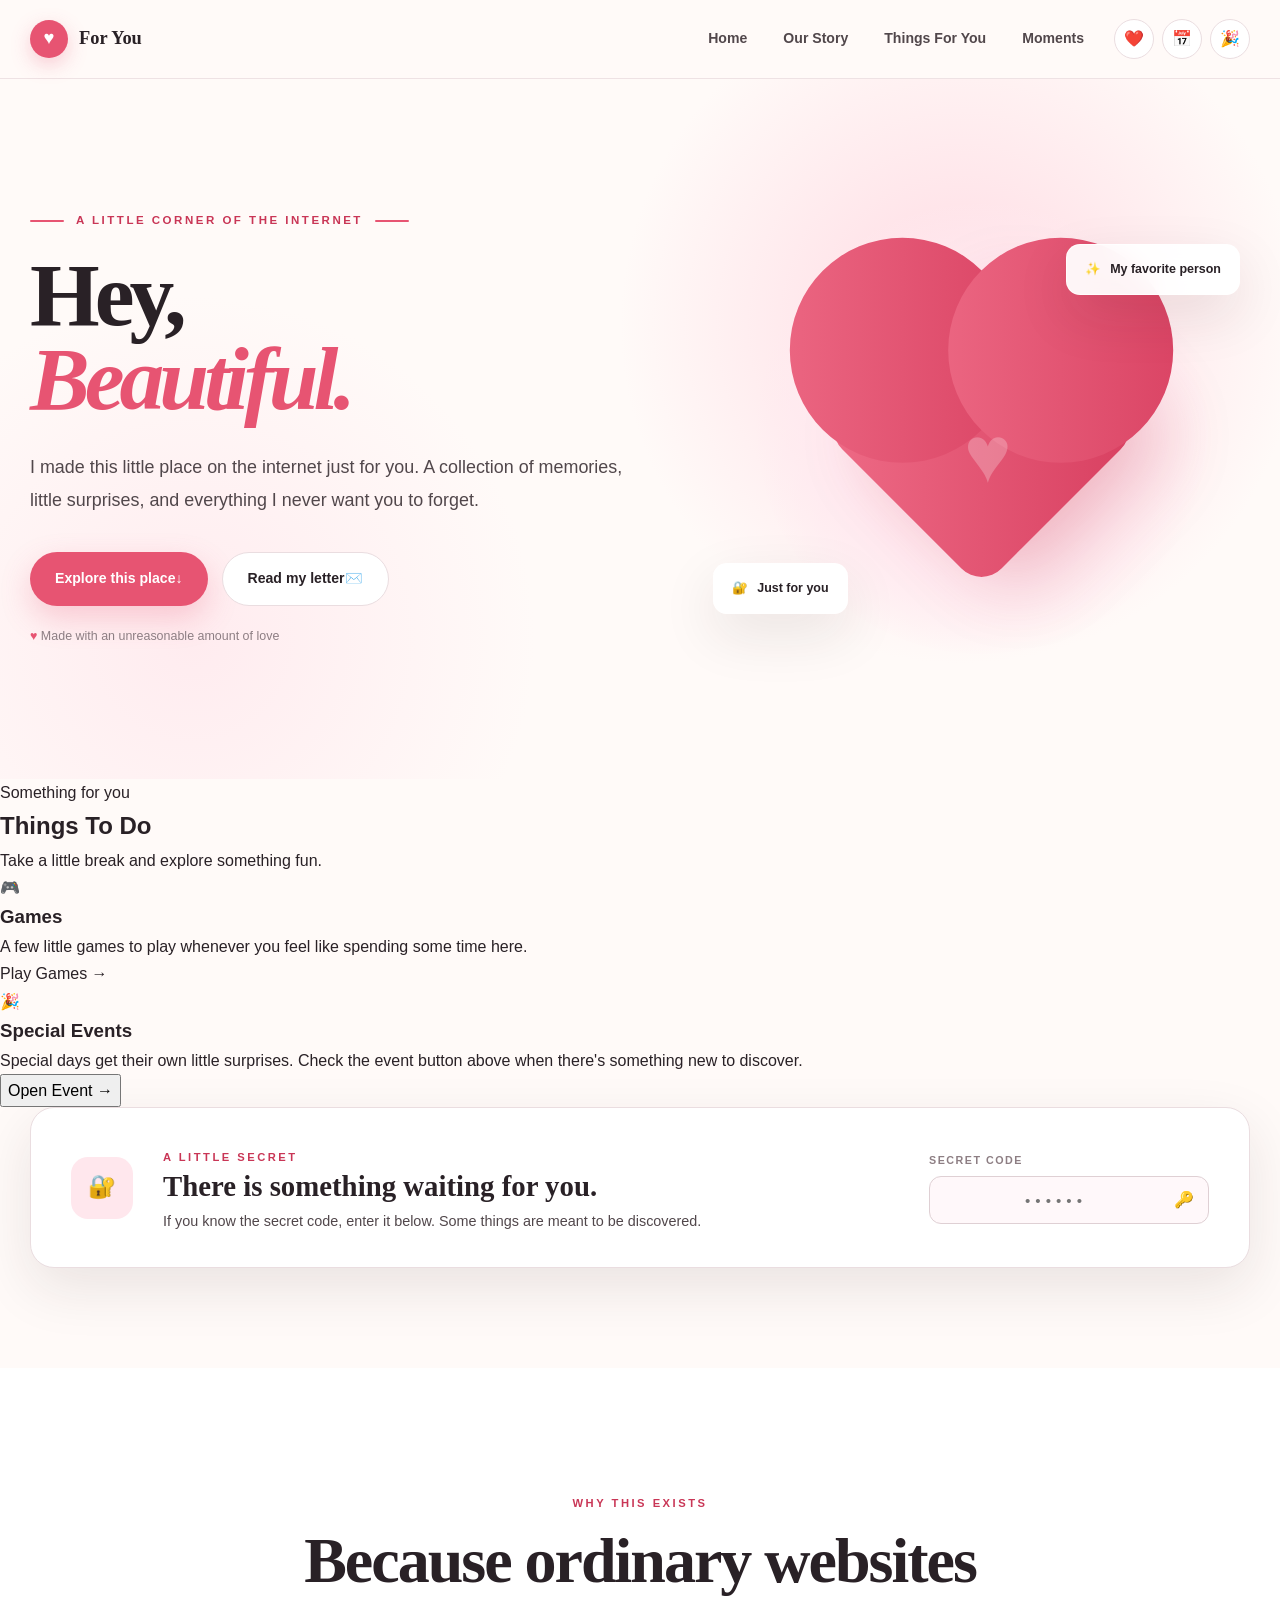
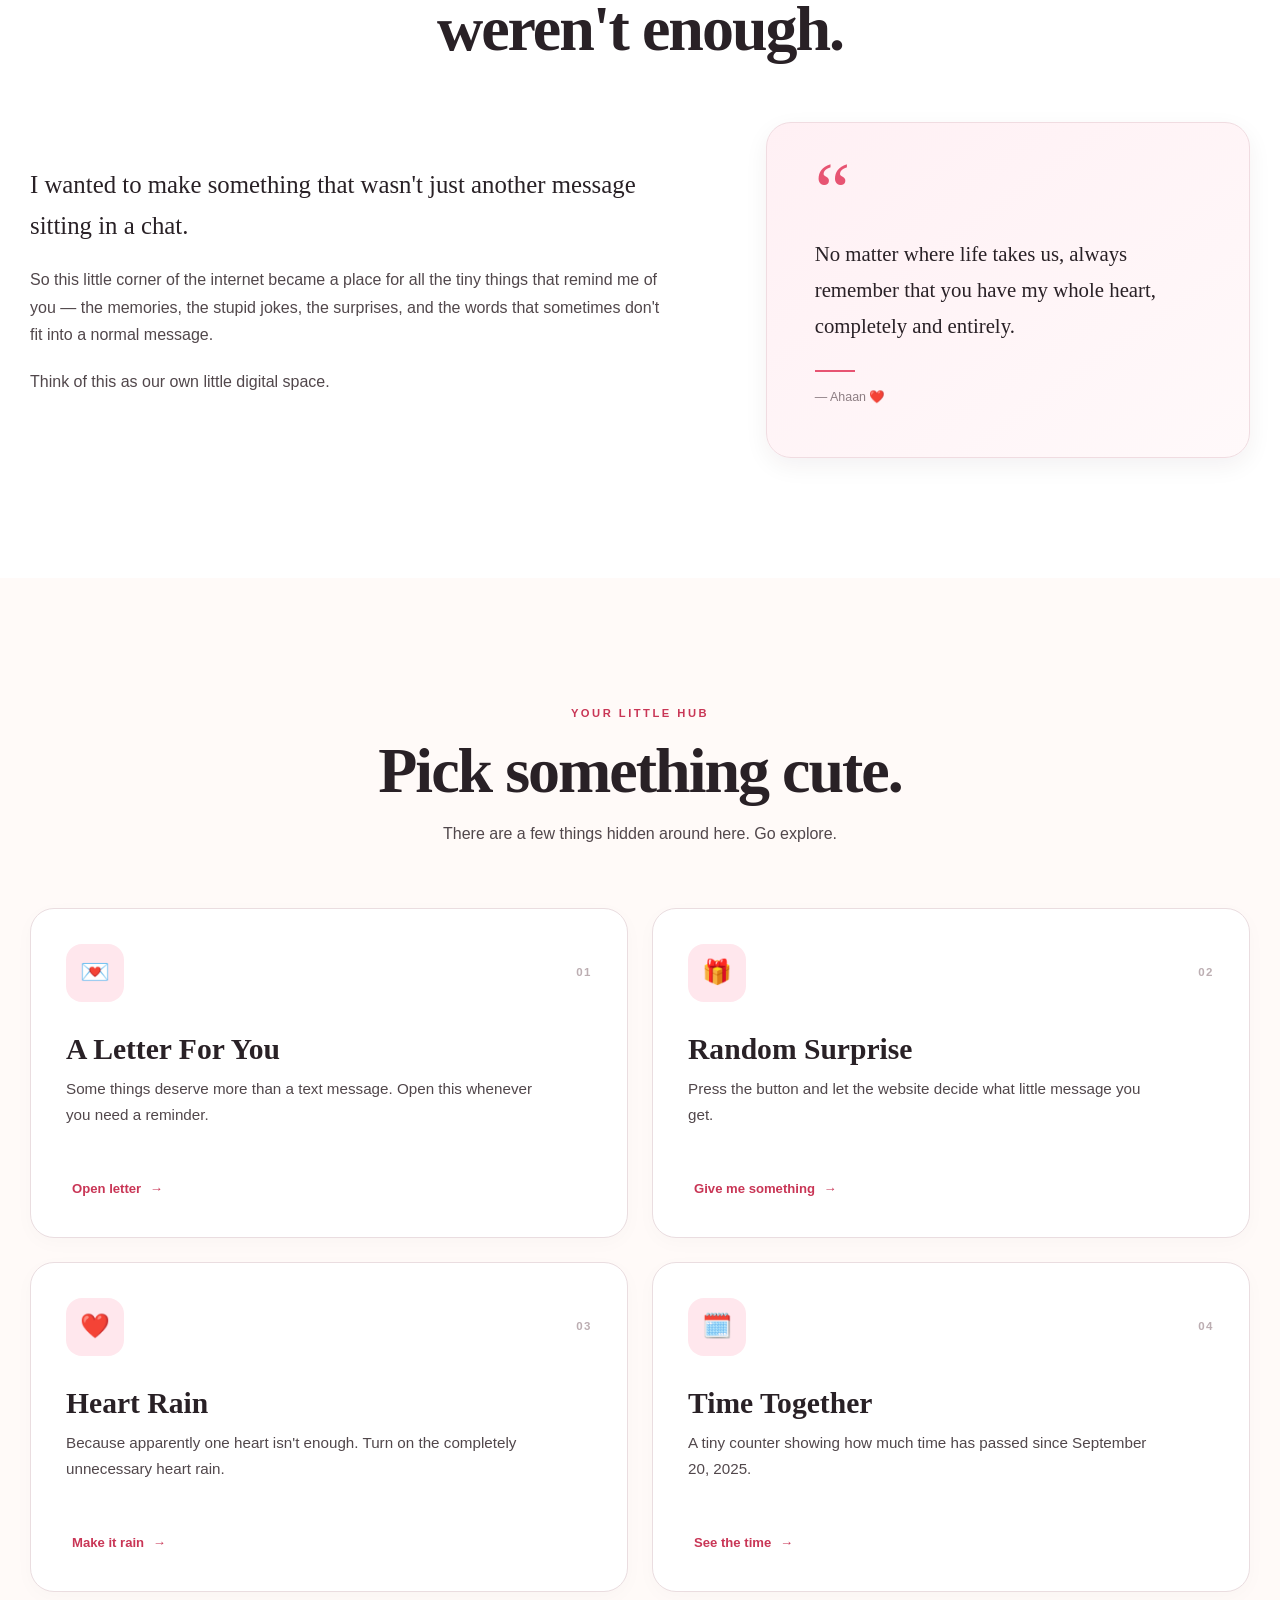
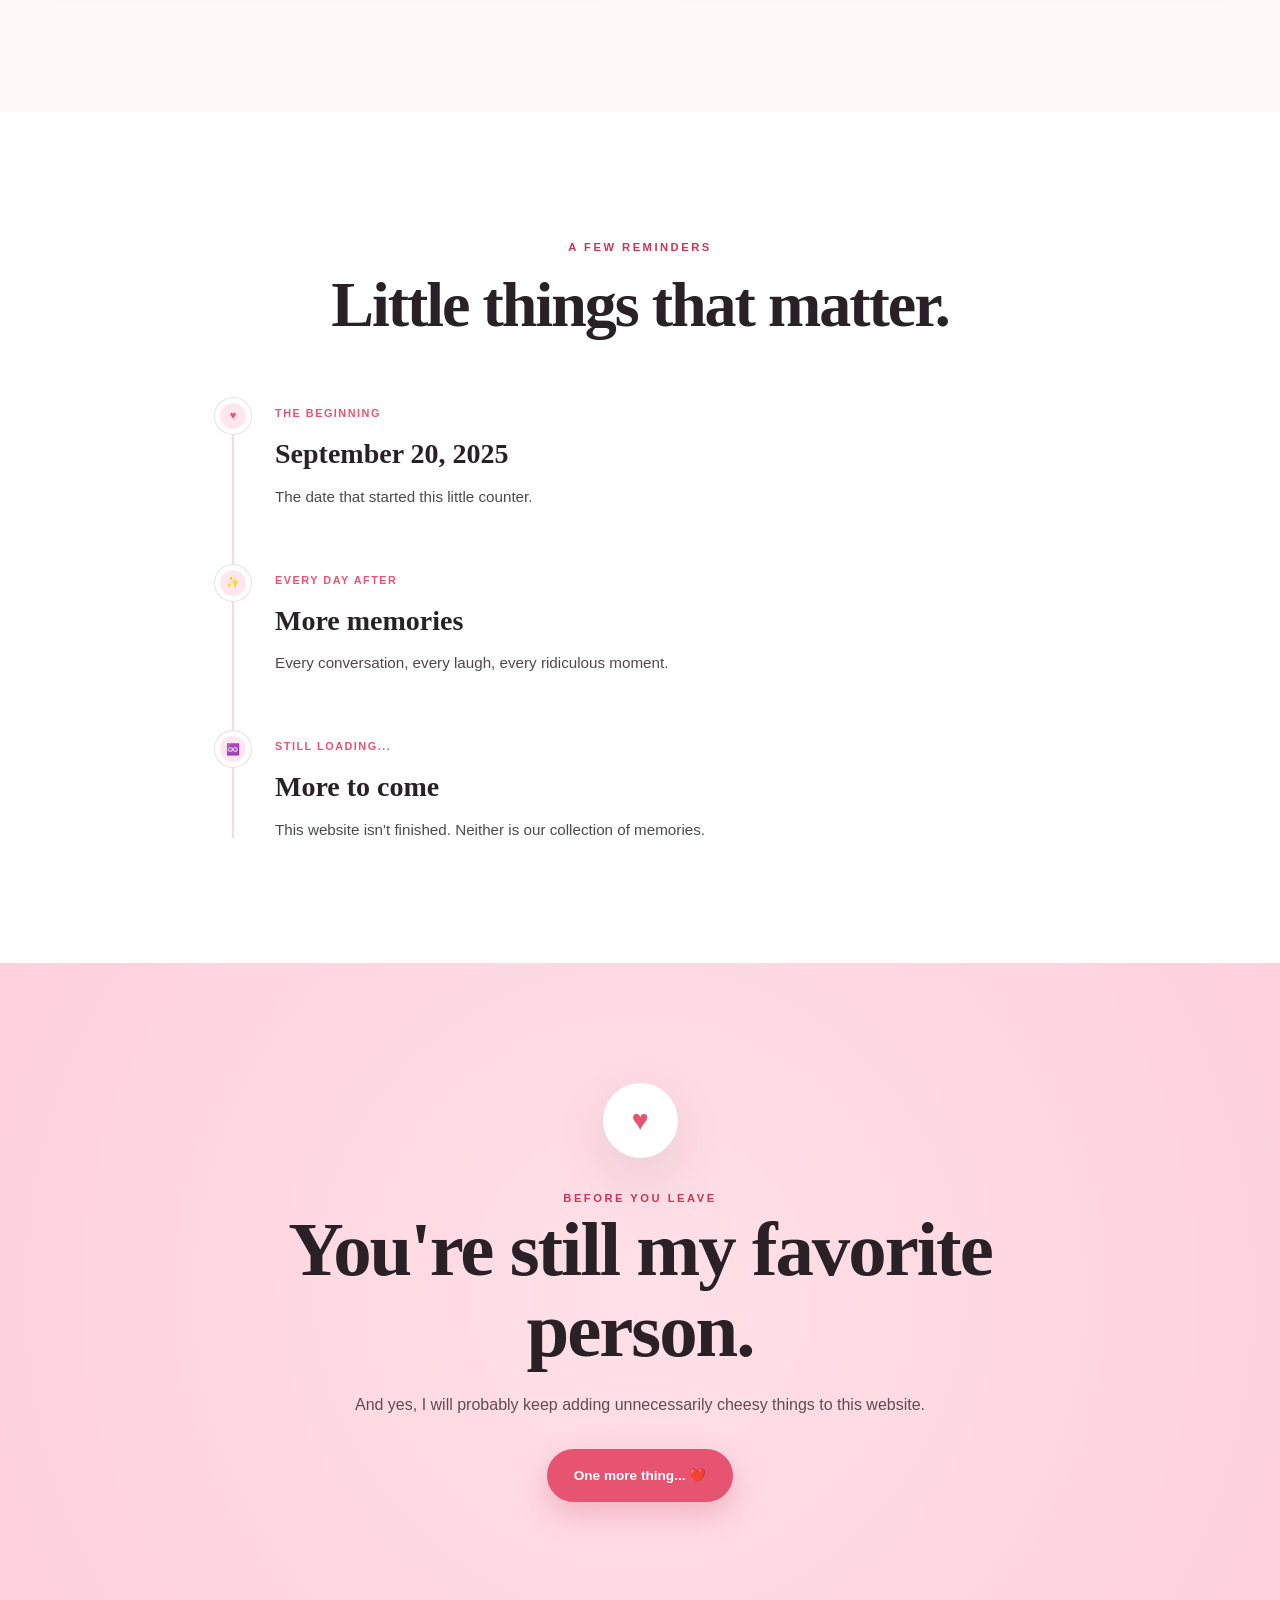
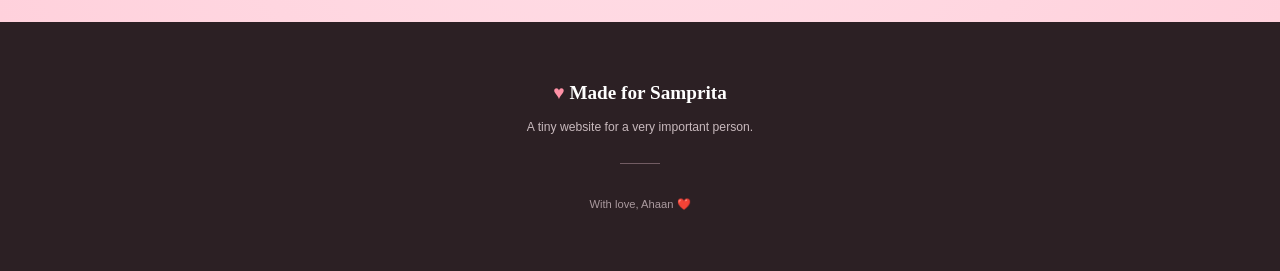
==== commit 6b3506d6: "Update index.html" ====
--- a/index.html
+++ b/index.html
@@ -153,6 +153,81 @@
 
     </section>
 
+    <!-- Things To Do -->
+    <section class="things-section" id="things-to-do">
+    
+        <div class="things-header">
+            <span class="section-kicker">Something for you</span>
+    
+            <h2>Things To Do</h2>
+    
+            <p>
+                Take a little break and explore something fun.
+            </p>
+        </div>
+    
+    
+        <div class="things-grid">
+    
+            <!-- Games -->
+            <article class="thing-card">
+    
+                <div class="thing-icon">
+                    🎮
+                </div>
+    
+                <div class="thing-content">
+    
+                    <h3>Games</h3>
+    
+                    <p>
+                        A few little games to play whenever you feel like
+                        spending some time here.
+                    </p>
+    
+                    <a href="games.html" class="thing-button">
+                        Play Games
+                        <span>→</span>
+                    </a>
+    
+                </div>
+    
+            </article>
+    
+    
+            <!-- Special Events -->
+            <article class="thing-card">
+    
+                <div class="thing-icon">
+                    🎉
+                </div>
+    
+                <div class="thing-content">
+    
+                    <h3>Special Events</h3>
+    
+                    <p>
+                        Special days get their own little surprises.
+                        Check the event button above when there's something
+                        new to discover.
+                    </p>
+    
+                    <button
+                        class="thing-button thing-event-button"
+                        onclick="document.getElementById('event-day-btn').click()"
+                    >
+                        Open Event
+                        <span>→</span>
+                    </button>
+    
+                </div>
+    
+            </article>
+    
+        </div>
+    
+    </section>
+
 
     <!-- SECRET ACCESS -->
 
--- a/style.css
+++ b/style.css
@@ -1,2259 +1,1839 @@
 /* =========================================================
-GLOBAL
+   FOR MY FAVORITE PERSON
+   Clean personal homepage
 ========================================================= */
 
 :root {
---bg: #fff8fa;
---bg-soft: #fff0f3;
---surface: #ffffff;
---surface-pink: #fff5f7;
-
-```
---text: #301d23;
---text-soft: #725d63;
---muted: #9d858c;
-
---pink: #e85d75;
---pink-dark: #c83f59;
---pink-light: #ffe0e6;
-
---border: rgba(190, 105, 125, 0.16);
-
---shadow-sm: 0 8px 25px rgba(92, 35, 48, 0.07);
---shadow-md: 0 18px 50px rgba(92, 35, 48, 0.10);
-
---radius: 22px;
---max-width: 1180px;
-```
-
-}
+    --pink: #e75472;
+    --pink-dark: #c93656;
+    --pink-soft: #ffe7ed;
+
+    --cream: #fffaf8;
+    --white: #ffffff;
+
+    --ink: #292126;
+    --text: #51474b;
+    --muted: #8d7e83;
+
+    --line: #eadde0;
+
+    --shadow-sm: 0 8px 25px rgba(50, 25, 30, 0.06);
+    --shadow-md: 0 20px 55px rgba(50, 25, 30, 0.10);
+
+    --max: 1240px;
+}
+
+
+/* =========================================================
+   RESET
+========================================================= */
 
 * {
-  margin: 0;
-  padding: 0;
-  box-sizing: border-box;
-  }
+    box-sizing: border-box;
+}
 
 html {
-scroll-behavior: smooth;
+    scroll-behavior: smooth;
 }
 
 body {
-font-family:
-Inter,
--apple-system,
-BlinkMacSystemFont,
-"Segoe UI",
-sans-serif;
-
-```
-background: var(--bg);
-color: var(--text);
-
-line-height: 1.6;
-
-overflow-x: hidden;
-```
-
+    margin: 0;
+    padding: 0;
+
+    background: var(--cream);
+    color: var(--ink);
+
+    font-family:
+        Inter,
+        -apple-system,
+        BlinkMacSystemFont,
+        "Segoe UI",
+        Arial,
+        sans-serif;
+
+    font-size: 16px;
+    line-height: 1.7;
+
+    overflow-x: hidden;
+}
+
+h1,
+h2,
+h3,
+p {
+    margin: 0;
 }
 
 button,
 input {
-font: inherit;
+    font: inherit;
 }
 
 button {
-cursor: pointer;
+    cursor: pointer;
 }
 
 a {
-color: inherit;
-text-decoration: none;
-}
-
-::selection {
-background: var(--pink-light);
-color: var(--pink-dark);
-}
-
-/* =========================================================
-NAVIGATION
+    color: inherit;
+    text-decoration: none;
+}
+
+
+/* =========================================================
+   NAVIGATION
 ========================================================= */
 
 .site-header {
-position: sticky;
-top: 0;
-z-index: 100;
-
-```
-width: 100%;
-
-background: rgba(255, 248, 250, 0.88);
-backdrop-filter: blur(18px);
--webkit-backdrop-filter: blur(18px);
-
-border-bottom: 1px solid var(--border);
-```
-
+    position: sticky;
+    top: 0;
+    z-index: 1000;
+
+    width: 100%;
+
+    background: rgba(255, 250, 248, 0.94);
+
+    border-bottom: 1px solid rgba(234, 221, 224, 0.8);
+
+    backdrop-filter: blur(18px);
+    -webkit-backdrop-filter: blur(18px);
 }
 
 .nav-container {
-width: min(
-calc(100% - 48px),
-var(--max-width)
-);
-
-```
-height: 76px;
-
-margin: auto;
-
-display: flex;
-align-items: center;
-justify-content: space-between;
-
-gap: 30px;
-```
-
+    width: min(calc(100% - 60px), var(--max));
+    height: 78px;
+
+    margin: 0 auto;
+
+    display: flex;
+    align-items: center;
+    justify-content: space-between;
+
+    gap: 30px;
 }
 
 .brand {
-display: flex;
-align-items: center;
-gap: 10px;
-
-```
-font-family: Georgia, serif;
-font-size: 1.25rem;
-font-weight: bold;
-```
-
+    display: flex;
+    align-items: center;
+    gap: 11px;
+
+    font-family: Georgia, "Times New Roman", serif;
+
+    font-size: 1.15rem;
+    font-weight: bold;
+
+    white-space: nowrap;
 }
 
 .brand-heart {
-width: 36px;
-height: 36px;
-
-```
-display: grid;
-place-items: center;
-
-border-radius: 50%;
-
-background: var(--pink);
-color: white;
-
-font-size: 0.9rem;
-
-box-shadow:
-    0 5px 15px rgba(232, 93, 117, 0.3);
-```
-
+    width: 38px;
+    height: 38px;
+
+    display: flex;
+    align-items: center;
+    justify-content: center;
+
+    border-radius: 50%;
+
+    background: var(--pink);
+
+    color: white;
+
+    box-shadow: 0 7px 20px rgba(231, 84, 114, 0.28);
 }
 
 .main-nav {
-display: flex;
-align-items: center;
-gap: 32px;
+    display: flex;
+    align-items: center;
+    gap: 36px;
+
+    margin-left: auto;
 }
 
 .main-nav a {
-color: var(--text-soft);
-
-```
-font-size: 0.9rem;
-font-weight: 500;
-
-transition:
-    color 0.2s ease,
-    transform 0.2s ease;
-```
-
+    position: relative;
+
+    color: var(--text);
+
+    font-size: 0.88rem;
+    font-weight: 600;
+
+    transition: color 0.2s ease;
+}
+
+.main-nav a::after {
+    content: "";
+
+    position: absolute;
+
+    left: 0;
+    right: 0;
+    bottom: -8px;
+
+    height: 2px;
+
+    border-radius: 10px;
+
+    background: var(--pink);
+
+    transform: scaleX(0);
+    transform-origin: center;
+
+    transition: transform 0.2s ease;
 }
 
 .main-nav a:hover {
-color: var(--pink);
-transform: translateY(-1px);
+    color: var(--pink);
+}
+
+.main-nav a:hover::after {
+    transform: scaleX(1);
 }
 
 .nav-actions {
-display: flex;
-align-items: center;
-gap: 8px;
+    display: flex;
+    align-items: center;
+    gap: 8px;
 }
 
 .nav-icon-btn {
-width: 40px;
-height: 40px;
-
-```
-border: 1px solid var(--border);
-border-radius: 50%;
-
-background: white;
-
-display: grid;
-place-items: center;
-
-font-size: 1rem;
-
-transition:
-    transform 0.2s ease,
-    box-shadow 0.2s ease,
-    border-color 0.2s ease;
-```
-
+    width: 40px;
+    height: 40px;
+
+    padding: 0;
+
+    display: flex;
+    align-items: center;
+    justify-content: center;
+
+    border: 1px solid var(--line);
+    border-radius: 50%;
+
+    background: white;
+
+    transition:
+        transform 0.2s ease,
+        box-shadow 0.2s ease,
+        border-color 0.2s ease;
 }
 
 .nav-icon-btn:hover {
-transform: translateY(-2px);
-
-```
-border-color: rgba(232, 93, 117, 0.35);
-
-box-shadow: var(--shadow-sm);
-```
-
-}
-
-/* =========================================================
-SHARED SECTION STYLES
-========================================================= */
-
-.section-container {
-width: min(
-calc(100% - 48px),
-var(--max-width)
-);
-
-```
-margin: auto;
-```
-
-}
-
-.section-label {
-display: inline-block;
-
-```
-color: var(--pink-dark);
-
-font-size: 0.72rem;
-font-weight: 700;
-
-text-transform: uppercase;
-letter-spacing: 2px;
-```
-
-}
-
-.section-heading {
-max-width: 700px;
-
-```
-margin-bottom: 55px;
-```
-
-}
-
-.section-heading.centered {
-margin-left: auto;
-margin-right: auto;
-
-```
-text-align: center;
-```
-
-}
-
-.section-heading h2 {
-margin-top: 12px;
-
-```
-font-family: Georgia, "Times New Roman", serif;
-
-font-size: clamp(2.2rem, 4vw, 3.5rem);
-
-line-height: 1.12;
-
-letter-spacing: -1.5px;
-```
-
-}
-
-.section-heading h2 span {
-color: var(--pink);
-}
-
-.section-heading > p {
-margin-top: 15px;
-
-```
-color: var(--text-soft);
-```
-
-}
-
-/* =========================================================
-HERO
+    transform: translateY(-2px);
+
+    border-color: #efb4c1;
+
+    box-shadow: var(--shadow-sm);
+}
+
+
+/* =========================================================
+   HOME
+========================================================= */
+
+.home-container {
+    display: none;
+}
+
+.home-container.active {
+    display: block;
+}
+
+
+/* =========================================================
+   HERO
 ========================================================= */
 
 .hero-section {
-min-height: 680px;
-
-```
-display: flex;
-align-items: center;
-
-position: relative;
-
-overflow: hidden;
-
-background:
-    radial-gradient(
-        circle at 75% 35%,
-        rgba(255, 215, 223, 0.7),
-        transparent 28%
-    ),
-    var(--bg);
-```
-
-}
-
-.hero-section::before {
-content: "";
-
-```
-position: absolute;
-
-width: 450px;
-height: 450px;
-
-border-radius: 50%;
-
-background: var(--pink-light);
-
-opacity: 0.35;
-
-filter: blur(100px);
-
-top: -200px;
-left: -150px;
-```
-
+    position: relative;
+
+    min-height: 700px;
+
+    display: flex;
+    align-items: center;
+
+    overflow: hidden;
+
+    background:
+        radial-gradient(
+            circle at 75% 35%,
+            rgba(255, 207, 219, 0.75),
+            transparent 32%
+        ),
+        radial-gradient(
+            circle at 15% 80%,
+            rgba(255, 232, 237, 0.8),
+            transparent 28%
+        ),
+        var(--cream);
 }
 
 .hero-container {
-width: min(
-calc(100% - 48px),
-var(--max-width)
-);
-
-```
-margin: auto;
-
-display: grid;
-grid-template-columns: 1.05fr 0.95fr;
-
-align-items: center;
-
-gap: 60px;
-```
-
-}
+    position: relative;
+    z-index: 2;
+
+    width: min(calc(100% - 60px), var(--max));
+
+    margin: 0 auto;
+
+    display: grid;
+
+    grid-template-columns: minmax(0, 1.05fr) minmax(400px, 0.95fr);
+
+    align-items: center;
+
+    gap: 90px;
+}
+
+
+/* HERO TEXT */
 
 .hero-content {
-position: relative;
-z-index: 2;
+    max-width: 680px;
 }
 
 .eyebrow {
-display: flex;
-align-items: center;
-gap: 10px;
-
-```
-color: var(--muted);
-
-font-size: 0.72rem;
-font-weight: 600;
-
-text-transform: uppercase;
-letter-spacing: 1.5px;
-
-margin-bottom: 22px;
-```
-
+    display: flex;
+    align-items: center;
+    gap: 12px;
+
+    margin-bottom: 22px;
+
+    color: var(--pink-dark);
+
+    font-size: 0.72rem;
+    font-weight: 800;
+
+    letter-spacing: 2.5px;
+    text-transform: uppercase;
 }
 
 .eyebrow span {
-width: 24px;
-height: 1px;
-
-```
-background: var(--pink);
-```
-
+    width: 34px;
+    height: 2px;
+
+    background: var(--pink);
+
+    border-radius: 10px;
 }
 
 .hero-content h1 {
-font-family: Georgia, "Times New Roman", serif;
-
-```
-font-size: clamp(4rem, 8vw, 7rem);
-
-line-height: 0.95;
-
-letter-spacing: -5px;
-```
-
+    font-family:
+        Georgia,
+        "Times New Roman",
+        serif;
+
+    font-size: clamp(4.5rem, 7vw, 7rem);
+
+    line-height: 0.94;
+
+    letter-spacing: -5px;
+
+    font-weight: 700;
+
+    color: var(--ink);
 }
 
 .hero-content h1 span {
-display: block;
-
-```
-color: var(--pink);
-
-font-style: italic;
-```
-
+    display: block;
+
+    color: var(--pink);
+
+    font-style: italic;
 }
 
 .hero-description {
-max-width: 570px;
-
-```
-margin-top: 28px;
-
-color: var(--text-soft);
-
-font-size: 1.05rem;
-
-line-height: 1.8;
-```
-
+    max-width: 610px;
+
+    margin-top: 30px;
+
+    color: var(--text);
+
+    font-size: 1.12rem;
+
+    line-height: 1.85;
 }
 
 .hero-buttons {
-display: flex;
-align-items: center;
-
-```
-gap: 12px;
-
-margin-top: 34px;
-```
-
+    display: flex;
+    align-items: center;
+
+    gap: 14px;
+
+    margin-top: 34px;
 }
 
 .primary-btn,
 .secondary-btn {
-min-height: 50px;
-
-```
-padding: 0 22px;
-
-border-radius: 100px;
-
-display: inline-flex;
-align-items: center;
-justify-content: center;
-
-gap: 12px;
-
-font-size: 0.9rem;
-font-weight: 700;
-
-transition:
-    transform 0.2s ease,
-    box-shadow 0.2s ease;
-```
-
+    min-height: 54px;
+
+    padding: 0 25px;
+
+    display: inline-flex;
+    align-items: center;
+    justify-content: center;
+
+    border-radius: 100px;
+
+    font-size: 0.88rem;
+    font-weight: 750;
+
+    transition:
+        transform 0.2s ease,
+        box-shadow 0.2s ease;
 }
 
 .primary-btn {
-border: none;
-
-```
-background: var(--pink);
-color: white;
-
-box-shadow:
-    0 10px 25px rgba(232, 93, 117, 0.25);
-```
-
+    border: none;
+
+    background: var(--pink);
+
+    color: white;
+
+    box-shadow:
+        0 12px 30px rgba(231, 84, 114, 0.25);
 }
 
 .primary-btn:hover {
-transform: translateY(-3px);
-
-```
-box-shadow:
-    0 15px 30px rgba(232, 93, 117, 0.32);
-```
-
+    transform: translateY(-3px);
+
+    box-shadow:
+        0 17px 38px rgba(231, 84, 114, 0.30);
 }
 
 .secondary-btn {
-border: 1px solid var(--border);
-
-```
-background: white;
-
-color: var(--text);
-```
-
+    border: 1px solid var(--line);
+
+    background: white;
+
+    color: var(--ink);
 }
 
 .secondary-btn:hover {
-transform: translateY(-3px);
-
-```
-box-shadow: var(--shadow-sm);
-```
-
+    transform: translateY(-3px);
+
+    box-shadow: var(--shadow-sm);
 }
 
 .hero-note {
-margin-top: 22px;
-
-```
-color: var(--muted);
-
-font-size: 0.75rem;
-```
-
+    margin-top: 20px;
+
+    color: var(--muted);
+
+    font-size: 0.78rem;
 }
 
 .hero-note span {
-color: var(--pink);
-margin-right: 5px;
-}
-
-/* =========================================================
-HERO VISUAL
+    color: var(--pink);
+}
+
+
+/* =========================================================
+   HERO VISUAL
 ========================================================= */
 
 .hero-visual {
-min-height: 500px;
-
-```
-position: relative;
-
-display: flex;
-align-items: center;
-justify-content: center;
-```
-
+    position: relative;
+
+    min-height: 520px;
+
+    display: flex;
+    align-items: center;
+    justify-content: center;
 }
 
 .glow-circle {
-position: absolute;
-
-```
-width: 370px;
-height: 370px;
-
-border-radius: 50%;
-
-background:
-    radial-gradient(
-        circle,
-        #ffe0e6 0%,
-        #ffd1da 45%,
-        transparent 70%
-    );
-
-filter: blur(2px);
-
-animation: gentlePulse 5s ease-in-out infinite;
-```
-
+    position: absolute;
+
+    width: 450px;
+    height: 450px;
+
+    border-radius: 50%;
+
+    background:
+        radial-gradient(
+            circle,
+            #ffd5df 0%,
+            #ffeaf0 48%,
+            rgba(255, 234, 240, 0) 72%
+        );
+
+    animation: glowPulse 5s ease-in-out infinite;
 }
 
 .hero-heart {
-position: relative;
-z-index: 2;
-
-```
-width: 270px;
-height: 270px;
-
-display: grid;
-place-items: center;
-
-transform: rotate(-45deg);
-
-background: var(--pink);
-
-border-radius: 25px;
-
-box-shadow:
-    20px 25px 70px rgba(196, 52, 79, 0.25);
-```
-
+    position: relative;
+    z-index: 3;
+
+    width: 225px;
+    height: 225px;
+
+    transform: rotate(-45deg);
+
+    border-radius: 28px;
+
+    background:
+        linear-gradient(
+            135deg,
+            #ee6b86,
+            #d83f60
+        );
+
+    box-shadow:
+        20px 30px 70px rgba(194, 47, 76, 0.25);
 }
 
 .hero-heart::before,
 .hero-heart::after {
-content: "";
-
-```
-position: absolute;
-
-width: 270px;
-height: 270px;
-
-background: var(--pink);
-
-border-radius: 50%;
-```
-
+    content: "";
+
+    position: absolute;
+
+    width: 225px;
+    height: 225px;
+
+    border-radius: 50%;
+
+    background: linear-gradient(
+        135deg,
+        #ee6b86,
+        #d83f60
+    );
 }
 
 .hero-heart::before {
-top: -135px;
-left: 0;
+    top: -112px;
+    left: 0;
 }
 
 .hero-heart::after {
-left: 135px;
-top: 0;
+    top: 0;
+    left: 112px;
 }
 
 .hero-heart span {
-position: relative;
-z-index: 3;
-
-```
-transform: rotate(45deg);
-
-color: rgba(255, 255, 255, 0.2);
-
-font-size: 7rem;
-```
-
+    position: absolute;
+
+    z-index: 5;
+
+    top: 67px;
+    left: 75px;
+
+    transform: rotate(45deg);
+
+    color: rgba(255,255,255,0.25);
+
+    font-size: 5rem;
 }
 
 .floating-card {
-position: absolute;
-z-index: 5;
-
-```
-padding: 13px 17px;
-
-border-radius: 14px;
-
-background: rgba(255, 255, 255, 0.9);
-
-border: 1px solid rgba(255, 255, 255, 0.8);
-
-box-shadow: var(--shadow-md);
-
-backdrop-filter: blur(12px);
-
-font-size: 0.75rem;
-font-weight: 700;
-
-display: flex;
-align-items: center;
-gap: 8px;
-
-animation: floating 4s ease-in-out infinite;
-```
-
+    position: absolute;
+    z-index: 10;
+
+    padding: 14px 18px;
+
+    display: flex;
+    align-items: center;
+    gap: 9px;
+
+    border: 1px solid rgba(255,255,255,0.8);
+
+    border-radius: 14px;
+
+    background: rgba(255,255,255,0.94);
+
+    box-shadow: var(--shadow-md);
+
+    color: var(--ink);
+
+    font-size: 0.78rem;
+    font-weight: 700;
+
+    backdrop-filter: blur(12px);
+
+    animation: floating 4s ease-in-out infinite;
 }
 
 .card-one {
-top: 90px;
-right: 20px;
+    top: 75px;
+    right: 10px;
 }
 
 .card-two {
-bottom: 90px;
-left: 20px;
-
-```
-animation-delay: -2s;
-```
-
-}
-
-/* =========================================================
-SECRET SECTION
+    bottom: 75px;
+    left: 0;
+
+    animation-delay: -2s;
+}
+
+
+/* =========================================================
+   SECRET CODE
 ========================================================= */
 
 .secret-section {
-padding: 35px 0 90px;
+    padding: 0 0 100px;
+
+    background: var(--cream);
+}
+
+.section-container {
+    width: min(calc(100% - 60px), var(--max));
+
+    margin: 0 auto;
 }
 
 .secret-panel {
-display: grid;
-
-```
-grid-template-columns: auto 1fr auto;
-
-align-items: center;
-
-gap: 30px;
-
-padding: 34px 40px;
-
-border: 1px solid var(--border);
-
-border-radius: var(--radius);
-
-background: white;
-
-box-shadow: var(--shadow-sm);
-```
-
+    display: grid;
+
+    grid-template-columns: auto 1fr 280px;
+
+    align-items: center;
+
+    gap: 30px;
+
+    padding: 34px 40px;
+
+    border: 1px solid var(--line);
+
+    border-radius: 24px;
+
+    background: white;
+
+    box-shadow: var(--shadow-md);
 }
 
 .secret-icon {
-width: 58px;
-height: 58px;
-
-```
-display: grid;
-place-items: center;
-
-border-radius: 16px;
-
-background: var(--pink-light);
-
-font-size: 1.4rem;
-```
-
+    width: 62px;
+    height: 62px;
+
+    display: flex;
+    align-items: center;
+    justify-content: center;
+
+    border-radius: 17px;
+
+    background: var(--pink-soft);
+
+    font-size: 1.4rem;
 }
 
 .secret-content h2 {
-margin-top: 5px;
-
-```
-font-family: Georgia, serif;
-
-font-size: 1.8rem;
-```
-
-}
-
-.secret-content h2 span {
-color: var(--pink);
+    font-family: Georgia, serif;
+
+    font-size: 1.8rem;
+
+    line-height: 1.2;
 }
 
 .secret-content p {
-max-width: 600px;
-
-```
-margin-top: 5px;
-
-color: var(--text-soft);
-
-font-size: 0.85rem;
-```
-
-}
-
-.secret-input-area {
-min-width: 190px;
+    margin-top: 5px;
+
+    color: var(--text);
+
+    font-size: 0.9rem;
 }
 
 .secret-input-area label {
-display: block;
-
-```
-margin-bottom: 7px;
-
-color: var(--text-soft);
-
-font-size: 0.7rem;
-font-weight: 700;
-
-text-transform: uppercase;
-letter-spacing: 1px;
-```
-
+    display: block;
+
+    margin-bottom: 7px;
+
+    color: var(--muted);
+
+    font-size: 0.67rem;
+    font-weight: 800;
+
+    letter-spacing: 1.5px;
+
+    text-transform: uppercase;
 }
 
 .code-input-wrapper {
-position: relative;
+    position: relative;
 }
 
 .secret-input {
-width: 100%;
-
-```
-padding: 13px 42px 13px 16px;
-
-border: 1px solid #e7d7db;
-
-border-radius: 12px;
-
-outline: none;
-
-background: var(--surface-pink);
-
-color: var(--text);
-
-text-align: center;
-
-letter-spacing: 4px;
-
-transition:
-    border-color 0.2s ease,
-    box-shadow 0.2s ease;
-```
-
+    width: 100%;
+    height: 48px;
+
+    padding: 0 42px 0 16px;
+
+    border: 1px solid #dfd0d4;
+
+    border-radius: 12px;
+
+    outline: none;
+
+    background: #fff8fa;
+
+    color: var(--ink);
+
+    font-size: 0.95rem;
+
+    text-align: center;
+
+    letter-spacing: 5px;
+
+    transition:
+        border-color 0.2s ease,
+        box-shadow 0.2s ease;
 }
 
 .secret-input:focus {
-border-color: var(--pink);
-
-```
-box-shadow:
-    0 0 0 4px rgba(232, 93, 117, 0.1);
-```
-
+    border-color: var(--pink);
+
+    box-shadow:
+        0 0 0 4px rgba(231,84,114,0.1);
 }
 
 .lock-icon {
-position: absolute;
-
-```
-right: 13px;
-top: 50%;
-
-transform: translateY(-50%);
-
-font-size: 0.8rem;
-```
-
-}
-
-.feedback-text {
-display: block;
-
-```
-min-height: 18px;
-
-margin-top: 5px;
-
-font-size: 0.7rem;
-
-text-align: center;
-```
-
-}
-
-.feedback-text.correct {
-color: #3b9c68;
-}
-
-.feedback-text.incorrect {
-color: var(--pink-dark);
-}
-
-/* =========================================================
-ABOUT
-========================================================= */
-
-.about-section {
-padding: 110px 0;
-
-```
-background: white;
-```
-
-}
-
-.about-grid {
-display: grid;
-
-```
-grid-template-columns: 1.1fr 0.9fr;
-
-gap: 80px;
-
-align-items: center;
-```
-
-}
-
-.about-text {
-max-width: 650px;
-}
-
-.about-text p {
-color: var(--text-soft);
-
-```
-margin-bottom: 18px;
-```
-
-}
-
-.about-text .large-text {
-color: var(--text);
-
-```
-font-family: Georgia, serif;
-
-font-size: 1.55rem;
-
-line-height: 1.45;
-```
-
-}
-
-.about-card {
-position: relative;
-
-```
-padding: 48px;
-
-border-radius: var(--radius);
-
-background:
-    linear-gradient(
-        135deg,
-        #fff0f3,
-        #fff8fa
-    );
-
-border: 1px solid var(--border);
-```
-
-}
-
-.quote-mark {
-color: var(--pink);
-
-```
-font-family: Georgia, serif;
-
-font-size: 5rem;
-
-line-height: 0.5;
-
-margin-bottom: 25px;
-```
-
-}
-
-.about-card p {
-font-family: Georgia, serif;
-
-```
-font-size: 1.35rem;
-
-line-height: 1.65;
-```
-
-}
-
-.quote-line {
-width: 35px;
-height: 2px;
-
-```
-margin: 25px 0 10px;
-
-background: var(--pink);
-```
-
-}
-
-.about-card span {
-color: var(--muted);
-
-```
-font-size: 0.75rem;
-```
-
-}
-
-/* =========================================================
-FEATURES
-========================================================= */
-
-.features-section {
-padding: 120px 0;
-
-```
-background: var(--bg);
-```
-
-}
-
-.feature-grid {
-display: grid;
-
-```
-grid-template-columns:
-    repeat(2, 1fr);
-
-gap: 20px;
-```
-
-}
-
-.feature-card {
-min-height: 300px;
-
-```
-padding: 32px;
-
-border: 1px solid var(--border);
-
-border-radius: var(--radius);
-
-background: white;
-
-display: flex;
-flex-direction: column;
-
-transition:
-    transform 0.25s ease,
-    box-shadow 0.25s ease;
-```
-
-}
-
-.feature-card:hover {
-transform: translateY(-6px);
-
-```
-box-shadow: var(--shadow-md);
-```
-
-}
-
-.feature-top {
-display: flex;
-justify-content: space-between;
-align-items: center;
-}
-
-.feature-icon {
-width: 52px;
-height: 52px;
-
-```
-display: grid;
-place-items: center;
-
-border-radius: 15px;
-
-background: var(--surface-pink);
-
-font-size: 1.4rem;
-```
-
-}
-
-.feature-number {
-color: #cdbbc0;
-
-```
-font-size: 0.7rem;
-font-weight: 700;
-
-letter-spacing: 1px;
-```
-
-}
-
-.feature-card h3 {
-margin-top: 28px;
-
-```
-font-family: Georgia, serif;
-
-font-size: 1.6rem;
-```
-
-}
-
-.feature-card p {
-margin-top: 9px;
-
-```
-color: var(--text-soft);
-
-font-size: 0.87rem;
-
-line-height: 1.7;
-```
-
-}
-
-.feature-link {
-margin-top: auto;
-padding-top: 25px;
-
-```
-width: fit-content;
-
-border: none;
-background: transparent;
-
-color: var(--pink-dark);
-
-font-size: 0.8rem;
-font-weight: 800;
-
-display: flex;
-align-items: center;
-gap: 10px;
-```
-
-}
-
-.feature-link span {
-transition: transform 0.2s ease;
-}
-
-.feature-link:hover span {
-transform: translateX(5px);
-}
-
-#secret-message {
-display: none;
-
-```
-margin-top: 15px;
-padding: 12px 14px;
-
-border-radius: 10px;
-
-background: var(--surface-pink);
-
-color: var(--pink-dark);
-
-font-family: Georgia, serif;
-
-font-size: 0.85rem;
-
-line-height: 1.5;
-```
-
-}
-
-/* =========================================================
-MOMENTS / TIMELINE
-========================================================= */
-
-.moments-section {
-padding: 120px 0;
-
-```
-background: white;
-```
-
-}
-
-.timeline {
-position: relative;
-
-```
-max-width: 800px;
-
-margin: auto;
-
-padding-left: 50px;
-```
-
-}
-
-.timeline::before {
-content: "";
-
-```
-position: absolute;
-
-left: 15px;
-top: 10px;
-bottom: 10px;
-
-width: 1px;
-
-background: #ead7dc;
-```
-
-}
-
-.timeline-item {
-position: relative;
-
-```
-display: grid;
-
-grid-template-columns: 1fr;
-
-padding-bottom: 55px;
-```
-
-}
-
-.timeline-item:last-child {
-padding-bottom: 0;
-}
-
-.timeline-dot {
-position: absolute;
-
-```
-left: -50px;
-
-width: 31px;
-height: 31px;
-
-display: grid;
-place-items: center;
-
-border-radius: 50%;
-
-background: var(--pink-light);
-
-border: 5px solid white;
-
-color: var(--pink-dark);
-
-font-size: 0.65rem;
-
-box-shadow: 0 0 0 1px #ead7dc;
-```
-
-}
-
-.timeline-content span {
-color: var(--pink);
-
-```
-font-size: 0.7rem;
-font-weight: 800;
-
-text-transform: uppercase;
-letter-spacing: 1.5px;
-```
-
-}
-
-.timeline-content h3 {
-margin-top: 5px;
-
-```
-font-family: Georgia, serif;
-
-font-size: 1.55rem;
-```
-
-}
-
-.timeline-content p {
-margin-top: 5px;
-
-```
-color: var(--text-soft);
-
-font-size: 0.9rem;
-```
-
-}
-
-/* =========================================================
-FINAL SECTION
-========================================================= */
-
-.final-section {
-padding: 100px 24px;
-
-```
-background:
-    linear-gradient(
-        135deg,
-        #fff0f3,
-        #ffe1e7
-    );
-```
-
-}
-
-.final-card {
-max-width: 750px;
-
-```
-margin: auto;
-
-text-align: center;
-```
-
-}
-
-.final-heart {
-width: 70px;
-height: 70px;
-
-```
-margin: 0 auto 25px;
-
-display: grid;
-place-items: center;
-
-border-radius: 50%;
-
-background: white;
-
-color: var(--pink);
-
-font-size: 1.8rem;
-
-box-shadow: var(--shadow-sm);
-```
-
-}
-
-.final-card h2 {
-margin-top: 10px;
-
-```
-font-family: Georgia, serif;
-
-font-size: clamp(2.5rem, 5vw, 4rem);
-
-line-height: 1.1;
-```
-
-}
-
-.final-card h2 span {
-color: var(--pink);
-}
-
-.final-card p {
-max-width: 550px;
-
-```
-margin: 18px auto 30px;
-
-color: var(--text-soft);
-```
-
-}
-
-.final-btn {
-padding: 14px 23px;
-
-```
-border: none;
-border-radius: 100px;
-
-background: var(--pink);
-
-color: white;
-
-font-size: 0.85rem;
-font-weight: 700;
-
-box-shadow:
-    0 10px 25px rgba(232, 93, 117, 0.25);
-
-transition:
-    transform 0.2s ease,
-    box-shadow 0.2s ease;
-```
-
-}
-
-.final-btn:hover {
-transform: translateY(-3px);
-
-```
-box-shadow:
-    0 15px 30px rgba(232, 93, 117, 0.3);
-```
-
-}
-
-/* =========================================================
-FOOTER
-========================================================= */
-
-.site-footer {
-padding: 45px 24px;
-
-```
-background: #2f2024;
-
-color: white;
-
-text-align: center;
-```
-
-}
-
-.footer-content {
-max-width: 600px;
-
-```
-margin: auto;
-```
-
-}
-
-.footer-brand {
-font-family: Georgia, serif;
-
-```
-font-size: 1.15rem;
-font-weight: bold;
-```
-
-}
-
-.footer-brand span {
-color: #ff8da0;
-}
-
-.footer-content > p {
-margin-top: 8px;
-
-```
-color: #c7b6bb;
-
-font-size: 0.75rem;
-```
-
-}
-
-.footer-line {
-width: 35px;
-height: 1px;
-
-```
-margin: 25px auto;
-
-background: #775961;
-```
-
-}
-
-.footer-bottom {
-color: #c7b6bb;
-
-```
-font-size: 0.7rem;
-```
-
-}
-
-/* =========================================================
-OLD CONTAINER COMPATIBILITY
-========================================================= */
-
-.home-container {
-display: none;
-}
-
-.home-container.active {
-display: block;
-}
-
-.container {
-position: relative;
-}
-
-/* =========================================================
-LETTER SCREEN
-========================================================= */
-
-#letter-screen-wrapper {
-min-height: calc(100vh - 76px);
-
-```
-padding: 80px 24px;
-
-background:
-    radial-gradient(
-        circle at top right,
-        #ffe1e7,
-        transparent 35%
-    ),
-    var(--bg);
-```
-
-}
-
-.letter-container {
-max-width: 720px;
-
-```
-margin: auto;
-
-text-align: center;
-```
-
-}
-
-.letter-paper {
-padding: 65px;
-
-```
-background:
-    linear-gradient(
-        135deg,
-        #fffdfb,
-        #fff8f2
-    );
-
-border-radius: 8px;
-
-text-align: left;
-
-box-shadow:
-    0 25px 70px rgba(73, 39, 45, 0.12);
-
-border: 1px solid rgba(150, 100, 80, 0.1);
-```
-
-}
-
-.letter-header {
-margin-bottom: 35px;
-
-```
-font-family: Georgia, serif;
-
-font-size: 2rem;
-```
-
-}
-
-.letter-body p {
-margin-bottom: 22px;
-
-```
-color: #59484d;
-
-font-family: Georgia, serif;
-
-font-size: 1rem;
-
-line-height: 1.9;
-```
-
-}
-
-.letter-footer {
-margin-top: 40px;
-
-```
-color: #79656b;
-
-font-family: Georgia, serif;
-
-line-height: 1.8;
-```
-
-}
-
-.letter-footer strong {
-color: var(--pink-dark);
-
-```
-font-size: 1.1rem;
-```
-
-}
-
-.btn-back {
-margin-top: 30px;
-
-```
-padding: 12px 20px;
-
-border: 1px solid var(--border);
-
-border-radius: 100px;
-
-background: white;
-
-color: var(--text);
-
-font-weight: 700;
-```
-
-}
-
-/* =========================================================
-HEART BURSTS
-========================================================= */
-
-.floating-heart {
-position: absolute;
-
-```
-z-index: 50;
-
-pointer-events: none;
-
-font-size: 20px;
-
-animation: burstHeart 2s ease-out forwards;
-```
-
-}
-
-@keyframes burstHeart {
-
-```
-0% {
-    opacity: 1;
-    transform:
-        translateY(0)
-        scale(0.7);
-}
-
-100% {
-    opacity: 0;
-
-    transform:
-        translate(
-            calc((var(--random-x, 0) - 50) * 1px),
-            -100px
-        )
-        scale(1.2);
-}
-```
-
-}
-
-/* =========================================================
-HEART RAIN
-========================================================= */
-
-.rain-container {
-display: none;
-
-```
-position: fixed;
-
-inset: 0;
-
-z-index: 200;
-
-background:
-    radial-gradient(
-        circle at center,
-        #ffe2e8,
-        #f6b8c4 70%,
-        #e994a5
-    );
-```
-
-}
-
-.rain-container.active {
-display: block;
-}
-
-.rain-overlay {
-position: absolute;
-
-```
-inset: 0;
-
-display: flex;
-
-flex-direction: column;
-
-align-items: center;
-justify-content: center;
-
-text-align: center;
-
-background: rgba(255, 255, 255, 0.08);
-
-backdrop-filter: blur(2px);
-```
-
-}
-
-.rain-small-label {
-color: var(--pink-dark);
-
-```
-font-size: 0.7rem;
-font-weight: 800;
-
-letter-spacing: 3px;
-```
-
-}
-
-.rain-overlay h1 {
-margin-top: 10px;
-
-```
-color: white;
-
-font-family: Georgia, serif;
-
-font-size: clamp(3rem, 8vw, 6rem);
-
-text-shadow:
-    0 5px 25px rgba(120, 40, 55, 0.2);
-```
-
-}
-
-.rain-overlay p {
-margin: 10px 0 30px;
-
-```
-color: white;
-
-font-size: 1.1rem;
-```
-
-}
-
-.falling-heart {
-position: fixed;
-
-```
-top: -50px;
-
-z-index: 250;
-
-pointer-events: none;
-
-animation-name: fallingHeart;
-animation-timing-function: linear;
-animation-fill-mode: forwards;
-```
-
-}
-
-@keyframes fallingHeart {
-
-```
-from {
-    transform:
-        translateY(0)
-        rotate(0deg);
-}
-
-to {
-    transform:
-        translateY(110vh)
-        rotate(360deg);
-}
-```
-
-}
-
-/* =========================================================
-COUNTDOWN MODAL
-========================================================= */
-
-.modal-overlay {
-position: fixed;
-
-```
-inset: 0;
-
-z-index: 300;
-
-display: none;
-
-align-items: center;
-justify-content: center;
-
-padding: 24px;
-
-background: rgba(35, 20, 24, 0.55);
-
-backdrop-filter: blur(10px);
-```
-
-}
-
-.modal-overlay.active {
-display: flex;
-}
-
-.modal-content {
-position: relative;
-
-```
-width: min(600px, 100%);
-
-padding: 50px 40px;
-
-border-radius: 26px;
-
-background: white;
-
-text-align: center;
-
-box-shadow:
-    0 30px 100px rgba(30, 10, 15, 0.25);
-
-animation: modalIn 0.25s ease-out;
-```
-
-}
-
-.close-modal-btn {
-position: absolute;
-
-```
-top: 18px;
-right: 18px;
-
-width: 36px;
-height: 36px;
-
-border: 1px solid var(--border);
-
-border-radius: 50%;
-
-background: white;
-
-color: var(--muted);
-
-cursor: pointer;
-```
-
-}
-
-.modal-heart {
-margin-bottom: 15px;
-
-```
-font-size: 2.5rem;
-```
-
-}
-
-.modal-content h2 {
-margin-top: 8px;
-
-```
-font-family: Georgia, serif;
-
-font-size: 1.7rem;
-```
-
-}
-
-.countdown-grid {
-display: grid;
-
-```
-grid-template-columns:
-    repeat(4, 1fr);
-
-gap: 10px;
-
-margin-top: 30px;
-```
-
-}
-
-.countdown-box {
-padding: 20px 10px;
-
-```
-border-radius: 15px;
-
-background: var(--surface-pink);
-
-border: 1px solid var(--border);
-```
-
-}
-
-.countdown-box span {
-display: block;
-
-```
-color: var(--pink-dark);
-
-font-size: 2rem;
-
-font-weight: 800;
-```
-
-}
-
-.countdown-box p {
-margin-top: 2px;
-
-```
-color: var(--muted);
-
-font-size: 0.65rem;
-
-text-transform: uppercase;
-
-letter-spacing: 1px;
-```
-
-}
-
-@keyframes modalIn {
-
-```
-from {
-    opacity: 0;
-    transform: translateY(15px) scale(0.97);
-}
-
-to {
-    opacity: 1;
-    transform: translateY(0) scale(1);
-}
-```
-
-}
-
-/* =========================================================
-ANIMATIONS
-========================================================= */
-
-@keyframes gentlePulse {
-
-```
-0%,
-100% {
-    transform: scale(1);
-}
-
-50% {
-    transform: scale(1.05);
-}
-```
-
-}
-
-@keyframes floating {
-
-```
-0%,
-100% {
-    transform: translateY(0);
-}
-
-50% {
-    transform: translateY(-8px);
-}
-```
-
-}
-
-/* =========================================================
-RESPONSIVE
-========================================================= */
-
-@media (max-width: 900px) {
-
-```
-.main-nav {
-    display: none;
-}
-
-
-.hero-container {
-    grid-template-columns: 1fr;
-
-    text-align: center;
-
-    padding: 70px 0 40px;
-}
-
-
-.eyebrow {
-    justify-content: center;
-}
-
-
-.hero-description {
-    margin-left: auto;
-    margin-right: auto;
-}
-
-
-.hero-buttons {
-    justify-content: center;
-    flex-wrap: wrap;
-}
-
-
-.hero-note {
-    margin-bottom: 20px;
-}
-
-
-.hero-visual {
-    min-height: 380px;
-}
-
-
-.glow-circle {
-    width: 300px;
-    height: 300px;
-}
-
-
-.hero-heart {
-    width: 190px;
-    height: 190px;
-}
-
-
-.hero-heart::before,
-.hero-heart::after {
-    width: 190px;
-    height: 190px;
-}
-
-
-.hero-heart::before {
-    top: -95px;
-}
-
-
-.hero-heart::after {
-    left: 95px;
-}
-
-
-.hero-heart span {
-    font-size: 5rem;
-}
-
-
-.card-one {
-    top: 35px;
-    right: 5%;
-}
-
-
-.card-two {
-    bottom: 35px;
-    left: 5%;
-}
-
-
-.secret-panel {
-    grid-template-columns: auto 1fr;
-
-    padding: 28px;
-}
-
-
-.secret-input-area {
-    grid-column: 2;
-
-    width: 220px;
-}
-
-
-.about-grid {
-    grid-template-columns: 1fr;
-
-    gap: 40px;
-}
-```
-
-}
-
-@media (max-width: 600px) {
-
-```
-.nav-container {
-    width: calc(100% - 28px);
-
-    height: 65px;
-}
-
-
-.brand {
-    font-size: 1rem;
-}
-
-
-.brand-heart {
-    width: 32px;
-    height: 32px;
-}
-
-
-.nav-icon-btn {
-    width: 35px;
-    height: 35px;
-
-    font-size: 0.85rem;
-}
-
-
-.nav-actions {
-    gap: 4px;
-}
-
-
-.event-nav-btn {
-    display: none !important;
-}
-
-
-.section-container {
-    width: calc(100% - 32px);
-}
-
-
-.hero-section {
-    min-height: auto;
-}
-
-
-.hero-container {
-    width: calc(100% - 32px);
-
-    padding-top: 70px;
-}
-
-
-.hero-content h1 {
-    font-size: 4rem;
-
-    letter-spacing: -3px;
-}
-
-
-.hero-description {
-    font-size: 0.9rem;
-}
-
-
-.hero-buttons {
-    flex-direction: column;
-}
-
-
-.primary-btn,
-.secondary-btn {
-    width: 100%;
-}
-
-
-.hero-visual {
-    min-height: 330px;
-}
-
-
-.secret-section {
-    padding: 20px 0 60px;
-}
-
-
-.secret-panel {
-    grid-template-columns: 1fr;
-
-    text-align: center;
-
-    padding: 25px 20px;
-}
-
-
-.secret-icon {
-    margin: auto;
-}
-
-
-.secret-input-area {
-    grid-column: auto;
-
-    width: 100%;
-}
-
+    position: absolute;
+
+    right: 15px;
+    top: 50%;
+
+    transform: translateY(-50%);
+}
+
+
+/* =========================================================
+   SECTIONS
+========================================================= */
 
 .about-section,
 .features-section,
 .moments-section {
-    padding: 75px 0;
-}
-
+    padding: 120px 0;
+}
+
+.about-section {
+    background: white;
+}
+
+.features-section {
+    background: var(--cream);
+}
+
+.moments-section {
+    background: white;
+}
+
+
+/* =========================================================
+   SECTION HEADINGS
+========================================================= */
 
 .section-heading {
+    max-width: 760px;
+
+    margin: 0 auto 60px;
+
+    text-align: center;
+}
+
+.section-label {
+    color: var(--pink-dark);
+
+    font-size: 0.7rem;
+    font-weight: 850;
+
+    letter-spacing: 2.5px;
+
+    text-transform: uppercase;
+}
+
+.section-heading h2 {
+    margin-top: 12px;
+
+    font-family: Georgia, "Times New Roman", serif;
+
+    font-size: clamp(2.8rem, 5vw, 4.2rem);
+
+    line-height: 1.05;
+
+    letter-spacing: -2px;
+}
+
+.section-heading p {
+    margin-top: 16px;
+
+    color: var(--text);
+
+    font-size: 1rem;
+}
+
+
+/* =========================================================
+   ABOUT
+========================================================= */
+
+.about-grid {
+    display: grid;
+
+    grid-template-columns:
+        minmax(0, 1fr)
+        minmax(360px, 0.75fr);
+
+    align-items: center;
+
+    gap: 90px;
+}
+
+.about-text {
+    max-width: 700px;
+}
+
+.about-text p {
+    margin-bottom: 20px;
+
+    color: var(--text);
+
+    font-size: 1rem;
+}
+
+.about-text .large-text {
+    color: var(--ink);
+
+    font-family: Georgia, serif;
+
+    font-size: 1.55rem;
+
+    line-height: 1.65;
+}
+
+.about-card {
+    padding: 48px;
+
+    border: 1px solid #f0dce1;
+
+    border-radius: 25px;
+
+    background:
+        linear-gradient(
+            145deg,
+            #fff0f4,
+            #fff9fa
+        );
+
+    box-shadow: var(--shadow-sm);
+}
+
+.quote-mark {
+    color: var(--pink);
+
+    font-family: Georgia, serif;
+
+    font-size: 5rem;
+
+    line-height: 0.5;
+
+    margin-bottom: 25px;
+}
+
+.about-card p {
+    font-family: Georgia, serif;
+
+    font-size: 1.3rem;
+
+    line-height: 1.75;
+}
+
+.quote-line {
+    width: 40px;
+    height: 2px;
+
+    margin: 25px 0 10px;
+
+    background: var(--pink);
+}
+
+.about-card span {
+    color: var(--muted);
+
+    font-size: 0.78rem;
+}
+
+
+/* =========================================================
+   FEATURE CARDS
+========================================================= */
+
+.feature-grid {
+    width: 100%;
+
+    display: grid;
+
+    grid-template-columns:
+        repeat(2, minmax(0, 1fr));
+
+    gap: 24px;
+}
+
+.feature-card {
+    min-height: 330px;
+
+    padding: 35px;
+
+    display: flex;
+    flex-direction: column;
+
+    border: 1px solid var(--line);
+
+    border-radius: 24px;
+
+    background: white;
+
+    box-shadow: 0 5px 20px rgba(50,25,30,0.025);
+
+    transition:
+        transform 0.25s ease,
+        box-shadow 0.25s ease,
+        border-color 0.25s ease;
+}
+
+.feature-card:hover {
+    transform: translateY(-7px);
+
+    border-color: #edb9c5;
+
+    box-shadow: var(--shadow-md);
+}
+
+.feature-top {
+    display: flex;
+    align-items: center;
+    justify-content: space-between;
+}
+
+.feature-icon {
+    width: 58px;
+    height: 58px;
+
+    display: flex;
+    align-items: center;
+    justify-content: center;
+
+    border-radius: 16px;
+
+    background: var(--pink-soft);
+
+    font-size: 1.5rem;
+}
+
+.feature-number {
+    color: #bcaeb2;
+
+    font-size: 0.72rem;
+    font-weight: 850;
+
+    letter-spacing: 1.5px;
+}
+
+.feature-card h3 {
+    margin-top: 30px;
+
+    font-family: Georgia, serif;
+
+    font-size: 1.85rem;
+
+    line-height: 1.15;
+}
+
+.feature-card p {
+    max-width: 470px;
+
+    margin-top: 10px;
+
+    color: var(--text);
+
+    font-size: 0.95rem;
+
+    line-height: 1.75;
+}
+
+.feature-link {
+    width: fit-content;
+
+    margin-top: auto;
+    padding-top: 25px;
+
+    border: none;
+
+    background: transparent;
+
+    color: var(--pink-dark);
+
+    font-size: 0.82rem;
+    font-weight: 800;
+}
+
+.feature-link span {
+    display: inline-block;
+
+    margin-left: 5px;
+
+    transition: transform 0.2s ease;
+}
+
+.feature-link:hover span {
+    transform: translateX(5px);
+}
+
+
+/* =========================================================
+   SURPRISE MESSAGE
+========================================================= */
+
+#secret-message {
+    display: none;
+
+    margin-top: 15px;
+    padding: 15px 18px;
+
+    border-radius: 12px;
+
+    background: var(--pink-soft);
+
+    color: var(--pink-dark);
+
+    font-family: Georgia, serif;
+
+    font-size: 0.9rem;
+}
+
+
+/* =========================================================
+   TIMELINE
+========================================================= */
+
+.timeline {
+    position: relative;
+
+    max-width: 850px;
+
+    margin: 0 auto;
+
+    padding-left: 60px;
+}
+
+.timeline::before {
+    content: "";
+
+    position: absolute;
+
+    left: 17px;
+    top: 5px;
+    bottom: 5px;
+
+    width: 2px;
+
+    background: #f0dce1;
+}
+
+.timeline-item {
+    position: relative;
+
+    padding-bottom: 55px;
+}
+
+.timeline-item:last-child {
+    padding-bottom: 0;
+}
+
+.timeline-dot {
+    position: absolute;
+
+    left: -60px;
+
+    width: 36px;
+    height: 36px;
+
+    display: flex;
+    align-items: center;
+    justify-content: center;
+
+    border: 5px solid white;
+
+    border-radius: 50%;
+
+    background: var(--pink-soft);
+
+    box-shadow: 0 0 0 1px #eddde1;
+
+    color: var(--pink);
+
+    font-size: 0.7rem;
+}
+
+.timeline-content span {
+    color: var(--pink);
+
+    font-size: 0.68rem;
+    font-weight: 850;
+
+    letter-spacing: 1.5px;
+
+    text-transform: uppercase;
+}
+
+.timeline-content h3 {
+    margin-top: 5px;
+
+    font-family: Georgia, serif;
+
+    font-size: 1.75rem;
+}
+
+.timeline-content p {
+    margin-top: 6px;
+
+    color: var(--text);
+
+    font-size: 0.95rem;
+}
+
+
+/* =========================================================
+   FINAL
+========================================================= */
+
+.final-section {
+    padding: 120px 30px;
+
+    background:
+        radial-gradient(
+            circle at center,
+            #ffe0e8,
+            #ffd1dc
+        );
+}
+
+.final-card {
+    max-width: 780px;
+
+    margin: 0 auto;
+
+    text-align: center;
+}
+
+.final-heart {
+    width: 75px;
+    height: 75px;
+
+    margin: 0 auto 25px;
+
+    display: flex;
+    align-items: center;
+    justify-content: center;
+
+    border-radius: 50%;
+
+    background: white;
+
+    color: var(--pink);
+
+    font-size: 1.8rem;
+
+    box-shadow: var(--shadow-md);
+}
+
+.final-card h2 {
+    font-family: Georgia, serif;
+
+    font-size: clamp(3rem, 6vw, 5rem);
+
+    line-height: 1.05;
+
+    letter-spacing: -2px;
+}
+
+.final-card p {
+    max-width: 600px;
+
+    margin: 20px auto 30px;
+
+    color: #604c53;
+
+    font-size: 1rem;
+}
+
+.final-btn {
+    padding: 15px 27px;
+
+    border: none;
+
+    border-radius: 100px;
+
+    background: var(--pink);
+
+    color: white;
+
+    font-size: 0.85rem;
+    font-weight: 800;
+
+    box-shadow:
+        0 12px 30px rgba(201,54,86,0.25);
+
+    transition: transform 0.2s ease;
+}
+
+.final-btn:hover {
+    transform: translateY(-3px);
+}
+
+
+/* =========================================================
+   FOOTER
+========================================================= */
+
+.site-footer {
+    padding: 55px 25px;
+
+    background: #2c2024;
+
+    color: white;
+
+    text-align: center;
+}
+
+.footer-brand {
+    font-family: Georgia, serif;
+
+    font-size: 1.2rem;
+    font-weight: bold;
+}
+
+.footer-brand span {
+    color: #ff91a6;
+}
+
+.footer-content > p {
+    margin-top: 8px;
+
+    color: #c8b9bd;
+
+    font-size: 0.76rem;
+}
+
+.footer-line {
+    width: 40px;
+    height: 1px;
+
+    margin: 25px auto;
+
+    background: #725c63;
+}
+
+.footer-bottom {
+    color: #aa999e;
+
+    font-size: 0.7rem;
+}
+
+
+/* =========================================================
+   LETTER
+========================================================= */
+
+#letter-screen-wrapper {
+    min-height: 100vh;
+
+    padding: 100px 24px;
+
+    background:
+        radial-gradient(
+            circle at top right,
+            #ffe2e9,
+            transparent 35%
+        ),
+        var(--cream);
+}
+
+.letter-container {
+    width: min(100%, 800px);
+
+    margin: 0 auto;
+
+    text-align: center;
+}
+
+.letter-paper {
+    padding: 65px;
+
+    border: 1px solid #eadfe0;
+
+    border-radius: 12px;
+
+    background: #fffdfb;
+
+    box-shadow: var(--shadow-md);
+
+    text-align: left;
+}
+
+.letter-header {
     margin-bottom: 35px;
-}
-
-
-.section-heading h2 {
-    font-size: 2.25rem;
-}
-
-
-.feature-grid {
-    grid-template-columns: 1fr;
-}
-
-
-.feature-card {
-    min-height: 280px;
-}
-
-
-.about-card {
-    padding: 30px;
-}
-
-
-.timeline {
-    padding-left: 40px;
-}
-
-
-.timeline-dot {
-    left: -40px;
-}
-
-
-.letter-paper {
-    padding: 35px 25px;
-}
-
-
-.letter-header {
-    font-size: 1.7rem;
-}
-
+
+    font-family: Georgia, serif;
+
+    font-size: 2.4rem;
+}
+
+.letter-body p {
+    margin-bottom: 24px;
+
+    color: #594a4f;
+
+    font-family: Georgia, serif;
+
+    font-size: 1.05rem;
+
+    line-height: 2;
+}
+
+.letter-footer {
+    margin-top: 45px;
+
+    color: var(--muted);
+
+    font-family: Georgia, serif;
+
+    line-height: 1.8;
+}
+
+.letter-footer strong {
+    color: var(--pink-dark);
+}
+
+.btn-back {
+    margin-top: 30px;
+
+    padding: 13px 22px;
+
+    border: 1px solid var(--line);
+
+    border-radius: 100px;
+
+    background: white;
+
+    color: var(--ink);
+
+    font-weight: 700;
+
+    box-shadow: var(--shadow-sm);
+}
+
+
+/* =========================================================
+   HEART EFFECTS
+========================================================= */
+
+.floating-heart {
+    position: absolute;
+
+    z-index: 500;
+
+    pointer-events: none;
+
+    font-size: 20px;
+
+    animation: heartBurst 2s ease-out forwards;
+}
+
+@keyframes heartBurst {
+
+    0% {
+        opacity: 1;
+        transform: translateY(0) scale(0.7);
+    }
+
+    100% {
+        opacity: 0;
+        transform: translateY(-100px) scale(1.2);
+    }
+}
+
+
+/* =========================================================
+   HEART RAIN
+========================================================= */
+
+.rain-container {
+    display: none;
+
+    position: fixed;
+    inset: 0;
+
+    z-index: 5000;
+
+    background:
+        radial-gradient(
+            circle at center,
+            #ffe7ed,
+            #efa9ba
+        );
+}
+
+.rain-container.active {
+    display: block;
+}
+
+.rain-overlay {
+    position: absolute;
+    inset: 0;
+
+    display: flex;
+    flex-direction: column;
+
+    align-items: center;
+    justify-content: center;
+
+    text-align: center;
+}
+
+.rain-overlay h1 {
+    color: white;
+
+    font-family: Georgia, serif;
+
+    font-size: clamp(3.5rem, 8vw, 7rem);
+
+    line-height: 1;
+}
+
+.rain-overlay p {
+    margin: 18px 0 30px;
+
+    color: white;
+
+    font-size: 1.1rem;
+}
+
+.falling-heart {
+    position: fixed;
+
+    top: -50px;
+
+    z-index: 5100;
+
+    pointer-events: none;
+
+    animation-name: fallingHeart;
+    animation-timing-function: linear;
+    animation-fill-mode: forwards;
+}
+
+@keyframes fallingHeart {
+
+    from {
+        transform: translateY(0) rotate(0);
+    }
+
+    to {
+        transform: translateY(110vh) rotate(360deg);
+    }
+}
+
+
+/* =========================================================
+   COUNTDOWN
+========================================================= */
+
+.modal-overlay {
+    position: fixed;
+    inset: 0;
+
+    z-index: 6000;
+
+    display: none;
+
+    align-items: center;
+    justify-content: center;
+
+    padding: 25px;
+
+    background: rgba(35, 22, 27, 0.55);
+
+    backdrop-filter: blur(12px);
+}
+
+.modal-overlay.active {
+    display: flex;
+}
 
 .modal-content {
-    padding: 40px 20px;
-}
-
+    position: relative;
+
+    width: min(650px, 100%);
+
+    padding: 55px 45px;
+
+    border-radius: 26px;
+
+    background: white;
+
+    text-align: center;
+
+    box-shadow:
+        0 35px 100px rgba(30, 10, 15, 0.25);
+
+    animation: modalIn 0.25s ease-out;
+}
+
+.close-modal-btn {
+    position: absolute;
+
+    top: 18px;
+    right: 18px;
+
+    width: 38px;
+    height: 38px;
+
+    border: 1px solid var(--line);
+
+    border-radius: 50%;
+
+    background: white;
+
+    color: var(--muted);
+}
+
+.modal-heart {
+    font-size: 2.8rem;
+}
+
+.modal-content h2 {
+    margin-top: 10px;
+
+    font-family: Georgia, serif;
+
+    font-size: 1.9rem;
+}
 
 .countdown-grid {
-    gap: 6px;
-}
-
+    display: grid;
+
+    grid-template-columns: repeat(4, 1fr);
+
+    gap: 12px;
+
+    margin-top: 32px;
+}
 
 .countdown-box {
-    padding: 15px 5px;
-}
-
+    padding: 22px 10px;
+
+    border: 1px solid var(--line);
+
+    border-radius: 16px;
+
+    background: #fff6f8;
+}
 
 .countdown-box span {
-    font-size: 1.4rem;
-}
-
+    display: block;
+
+    color: var(--pink-dark);
+
+    font-size: 2.2rem;
+    font-weight: 850;
+}
 
 .countdown-box p {
-    font-size: 0.55rem;
-}
+    margin-top: 3px;
+
+    color: var(--muted);
+
+    font-size: 0.62rem;
+
+    text-transform: uppercase;
+
+    letter-spacing: 1px;
+}
+
+@keyframes modalIn {
+
+    from {
+        opacity: 0;
+        transform: translateY(20px) scale(0.97);
+    }
+
+    to {
+        opacity: 1;
+        transform: translateY(0) scale(1);
+    }
+}
+
+
+/* =========================================================
+   ANIMATIONS
+========================================================= */
+
+@keyframes floating {
+
+    0%,
+    100% {
+        transform: translateY(0);
+    }
+
+    50% {
+        transform: translateY(-9px);
+    }
+}
+
+@keyframes glowPulse {
+
+    0%,
+    100% {
+        transform: scale(1);
+    }
+
+    50% {
+        transform: scale(1.06);
+    }
+}
+
+
+/* =========================================================
+   TABLET
+========================================================= */
+
+@media (max-width: 950px) {
+
+    .main-nav {
+        display: none;
+    }
+
+    .hero-container {
+        grid-template-columns: 1fr;
+
+        text-align: center;
+
+        gap: 30px;
+
+        padding: 80px 0;
+    }
+
+    .hero-content {
+        max-width: 750px;
+
+        margin: 0 auto;
+    }
+
+    .eyebrow {
+        justify-content: center;
+    }
+
+    .hero-description {
+        margin-left: auto;
+        margin-right: auto;
+    }
+
+    .hero-buttons {
+        justify-content: center;
+    }
+
+    .hero-visual {
+        min-height: 420px;
+    }
+
+    .secret-panel {
+        grid-template-columns: auto 1fr;
+    }
+
+    .secret-input-area {
+        grid-column: 2;
+
+        max-width: 280px;
+    }
+
+    .about-grid {
+        grid-template-columns: 1fr;
+
+        gap: 50px;
+    }
+}
+
+
+/* =========================================================
+   MOBILE
+========================================================= */
+
+@media (max-width: 650px) {
+
+    .nav-container,
+    .hero-container,
+    .section-container {
+        width: calc(100% - 32px);
+    }
+
+    .nav-container {
+        height: 68px;
+    }
+
+    .brand {
+        font-size: 1rem;
+    }
+
+    .brand-heart {
+        width: 34px;
+        height: 34px;
+    }
+
+    .nav-icon-btn {
+        width: 35px;
+        height: 35px;
+    }
+
+    .hero-section {
+        min-height: auto;
+    }
+
+    .hero-container {
+        padding: 75px 0 55px;
+    }
+
+    .hero-content h1 {
+        font-size: clamp(3.7rem, 16vw, 5rem);
+
+        letter-spacing: -3px;
+    }
+
+    .hero-description {
+        font-size: 0.95rem;
+    }
+
+    .hero-buttons {
+        flex-direction: column;
+    }
+
+    .primary-btn,
+    .secondary-btn {
+        width: 100%;
+    }
+
+    .hero-visual {
+        min-height: 350px;
+    }
+
+    .glow-circle {
+        width: 300px;
+        height: 300px;
+    }
+
+    .hero-heart,
+    .hero-heart::before,
+    .hero-heart::after {
+        width: 170px;
+        height: 170px;
+    }
+
+    .hero-heart::before {
+        top: -85px;
+    }
+
+    .hero-heart::after {
+        left: 85px;
+    }
+
+    .hero-heart span {
+        top: 50px;
+        left: 57px;
+
+        font-size: 4rem;
+    }
+
+    .floating-card {
+        font-size: 0.68rem;
+    }
+
+    .card-one {
+        top: 25px;
+        right: 0;
+    }
+
+    .card-two {
+        bottom: 20px;
+        left: 0;
+    }
+
+    .secret-panel {
+        grid-template-columns: 1fr;
+
+        padding: 28px 22px;
+
+        text-align: center;
+    }
+
+    .secret-icon {
+        margin: 0 auto;
+    }
+
+    .secret-input-area {
+        grid-column: auto;
+
+        max-width: none;
+        width: 100%;
+    }
+
+    .about-section,
+    .features-section,
+    .moments-section {
+        padding: 80px 0;
+    }
+
+    .section-heading {
+        margin-bottom: 40px;
+    }
+
+    .section-heading h2 {
+        font-size: 2.6rem;
+    }
+
+    .feature-grid {
+        grid-template-columns: 1fr;
+    }
+
+    .feature-card {
+        min-height: 290px;
+    }
+
+    .about-card {
+        padding: 30px;
+    }
+
+    .timeline {
+        padding-left: 45px;
+    }
+
+    .timeline-dot {
+        left: -45px;
+    }
+
+    .letter-paper {
+        padding: 40px 25px;
+    }
+
+    .letter-header {
+        font-size: 1.9rem;
+    }
+
+    .modal-content {
+        padding: 45px 20px;
+    }
+
+    .countdown-grid {
+        gap: 6px;
+    }
+
+    .countdown-box {
+        padding: 15px 5px;
+    }
+
+    .countdown-box span {
+        font-size: 1.45rem;
+    }
+
+    .final-section {
+        padding: 90px 20px;
+    }
+}
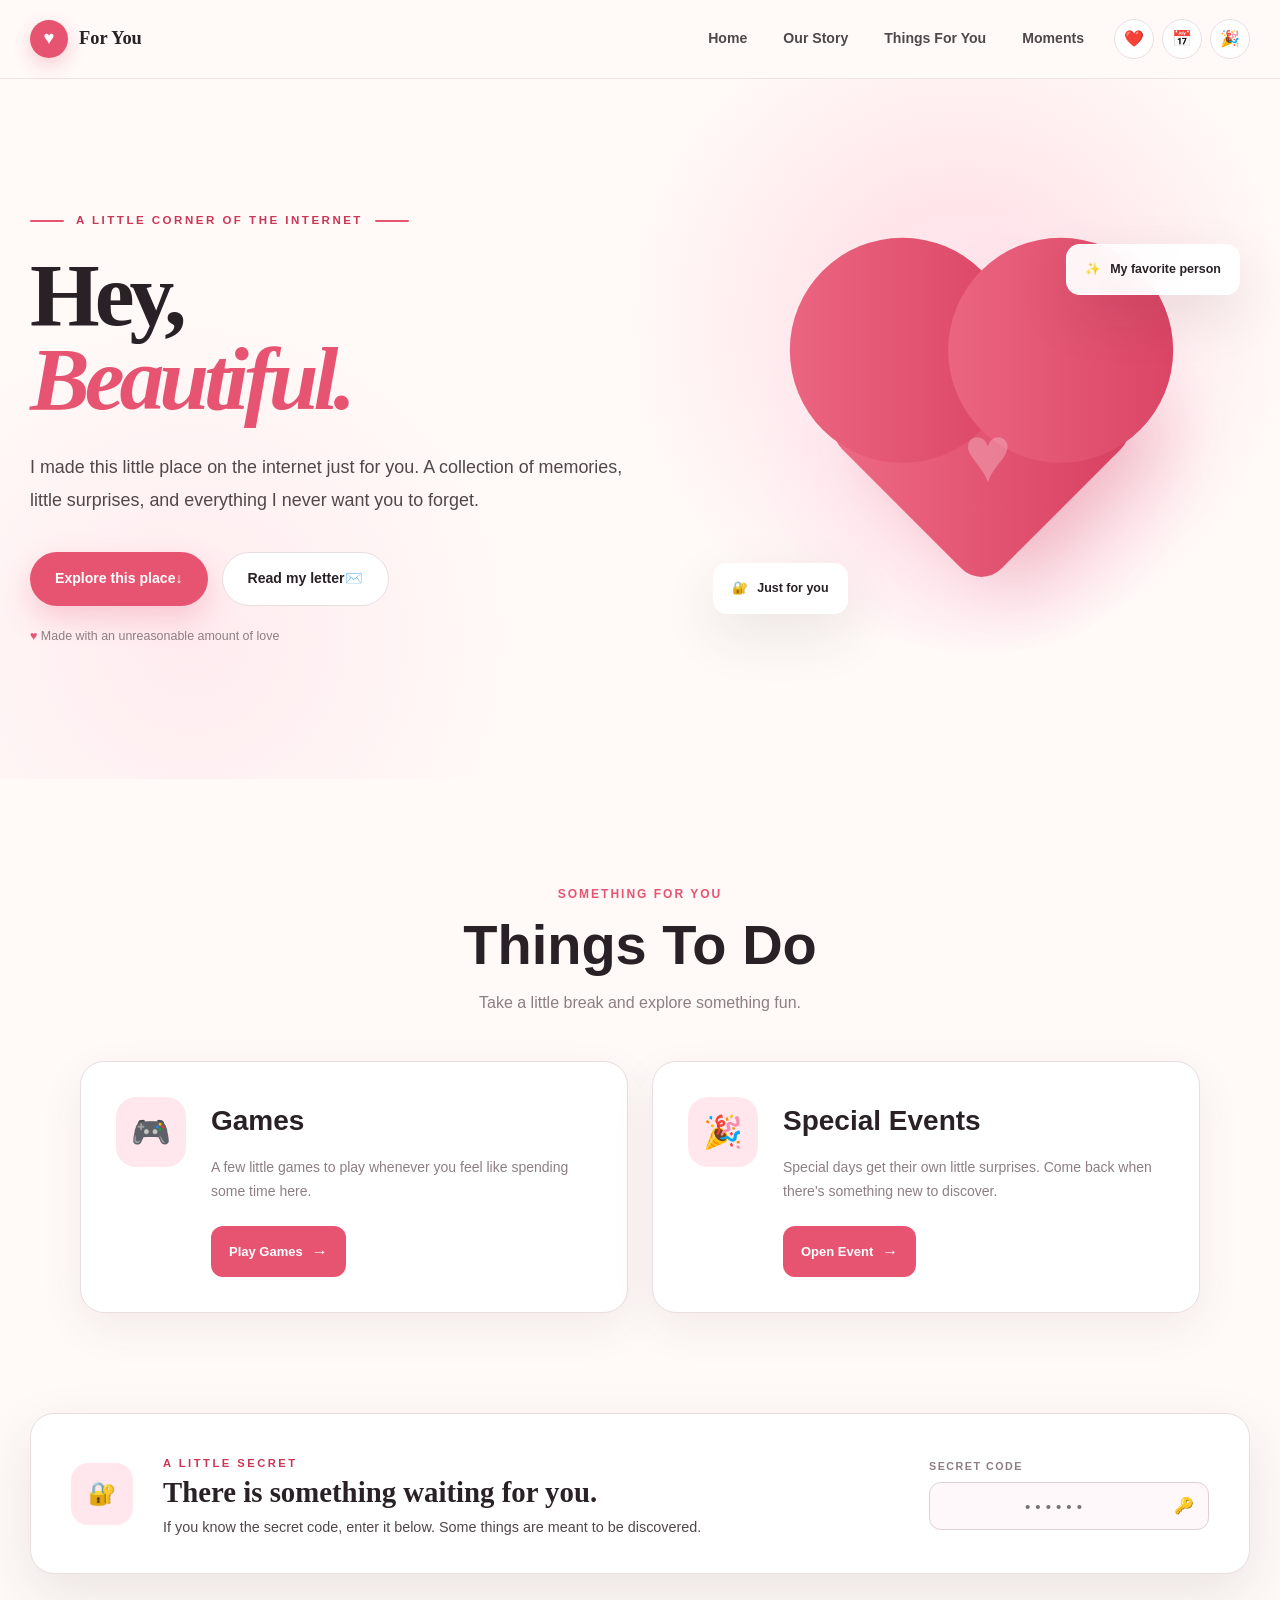
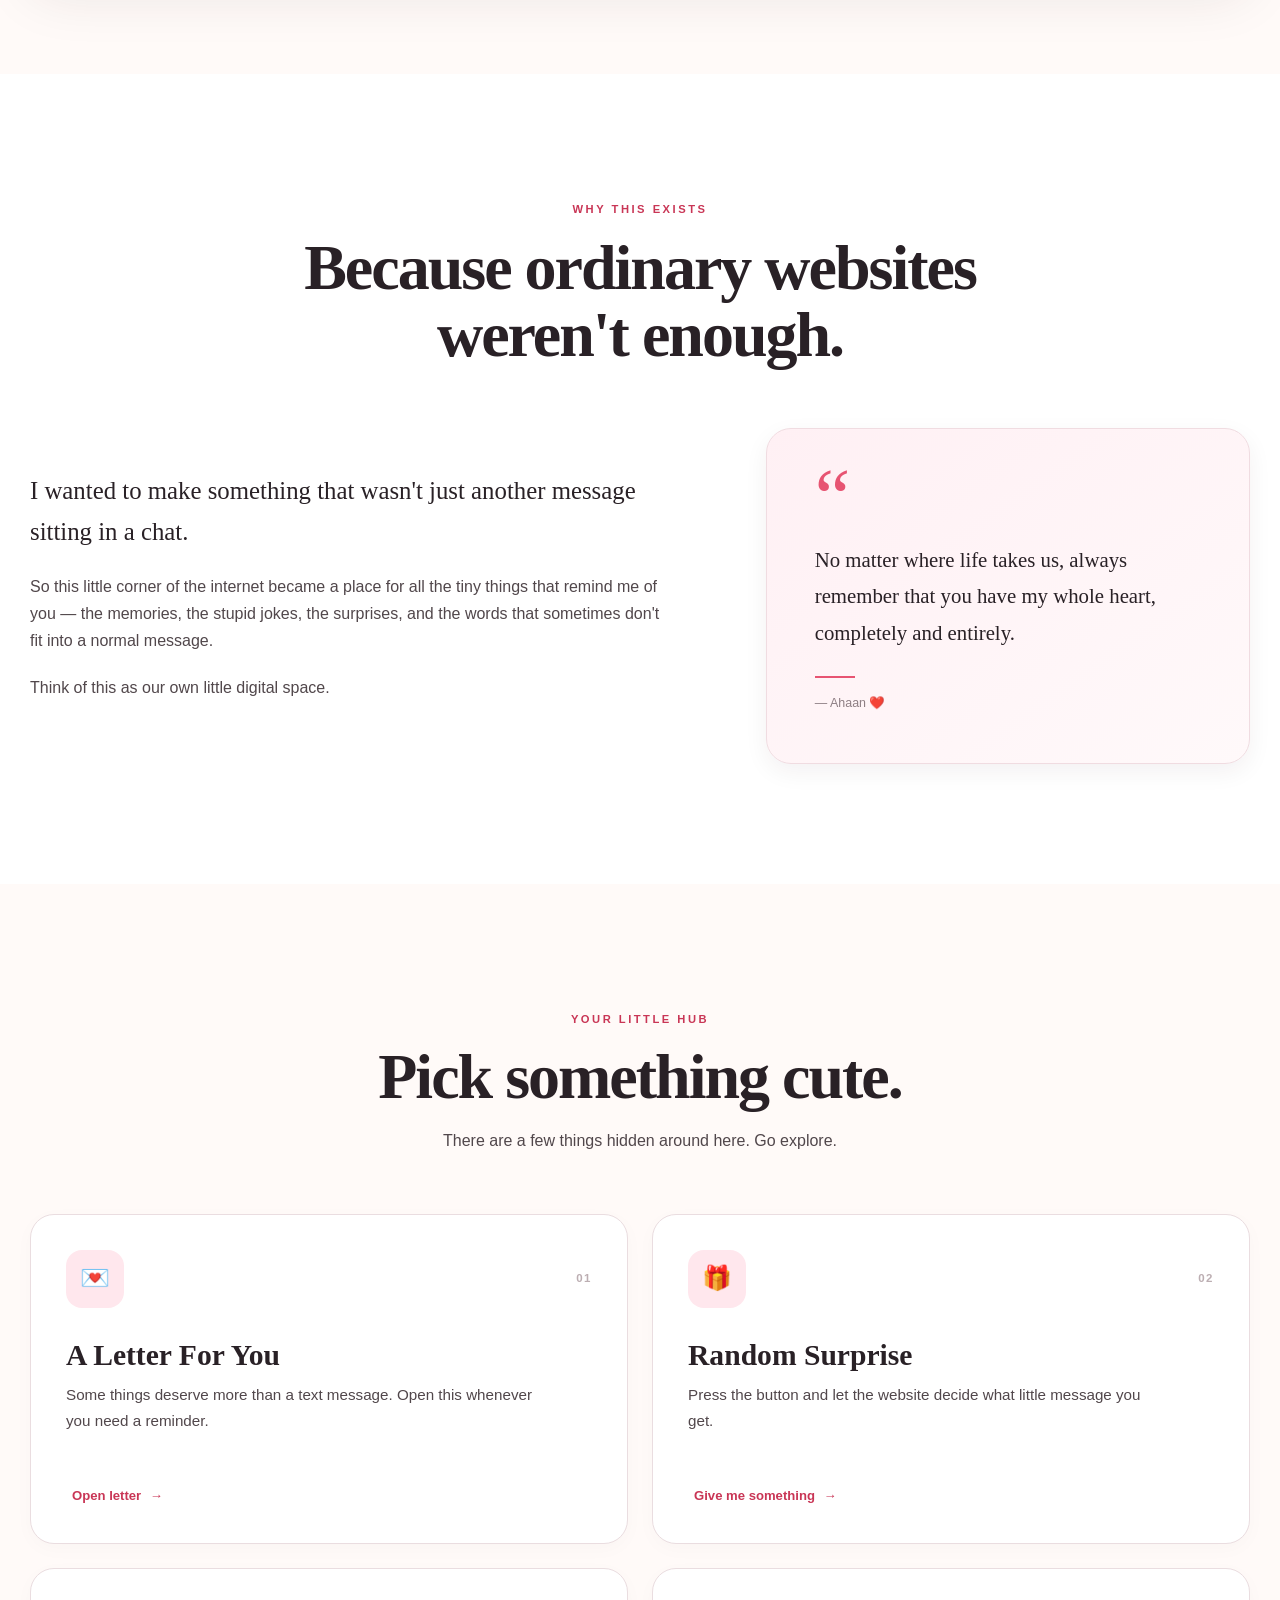
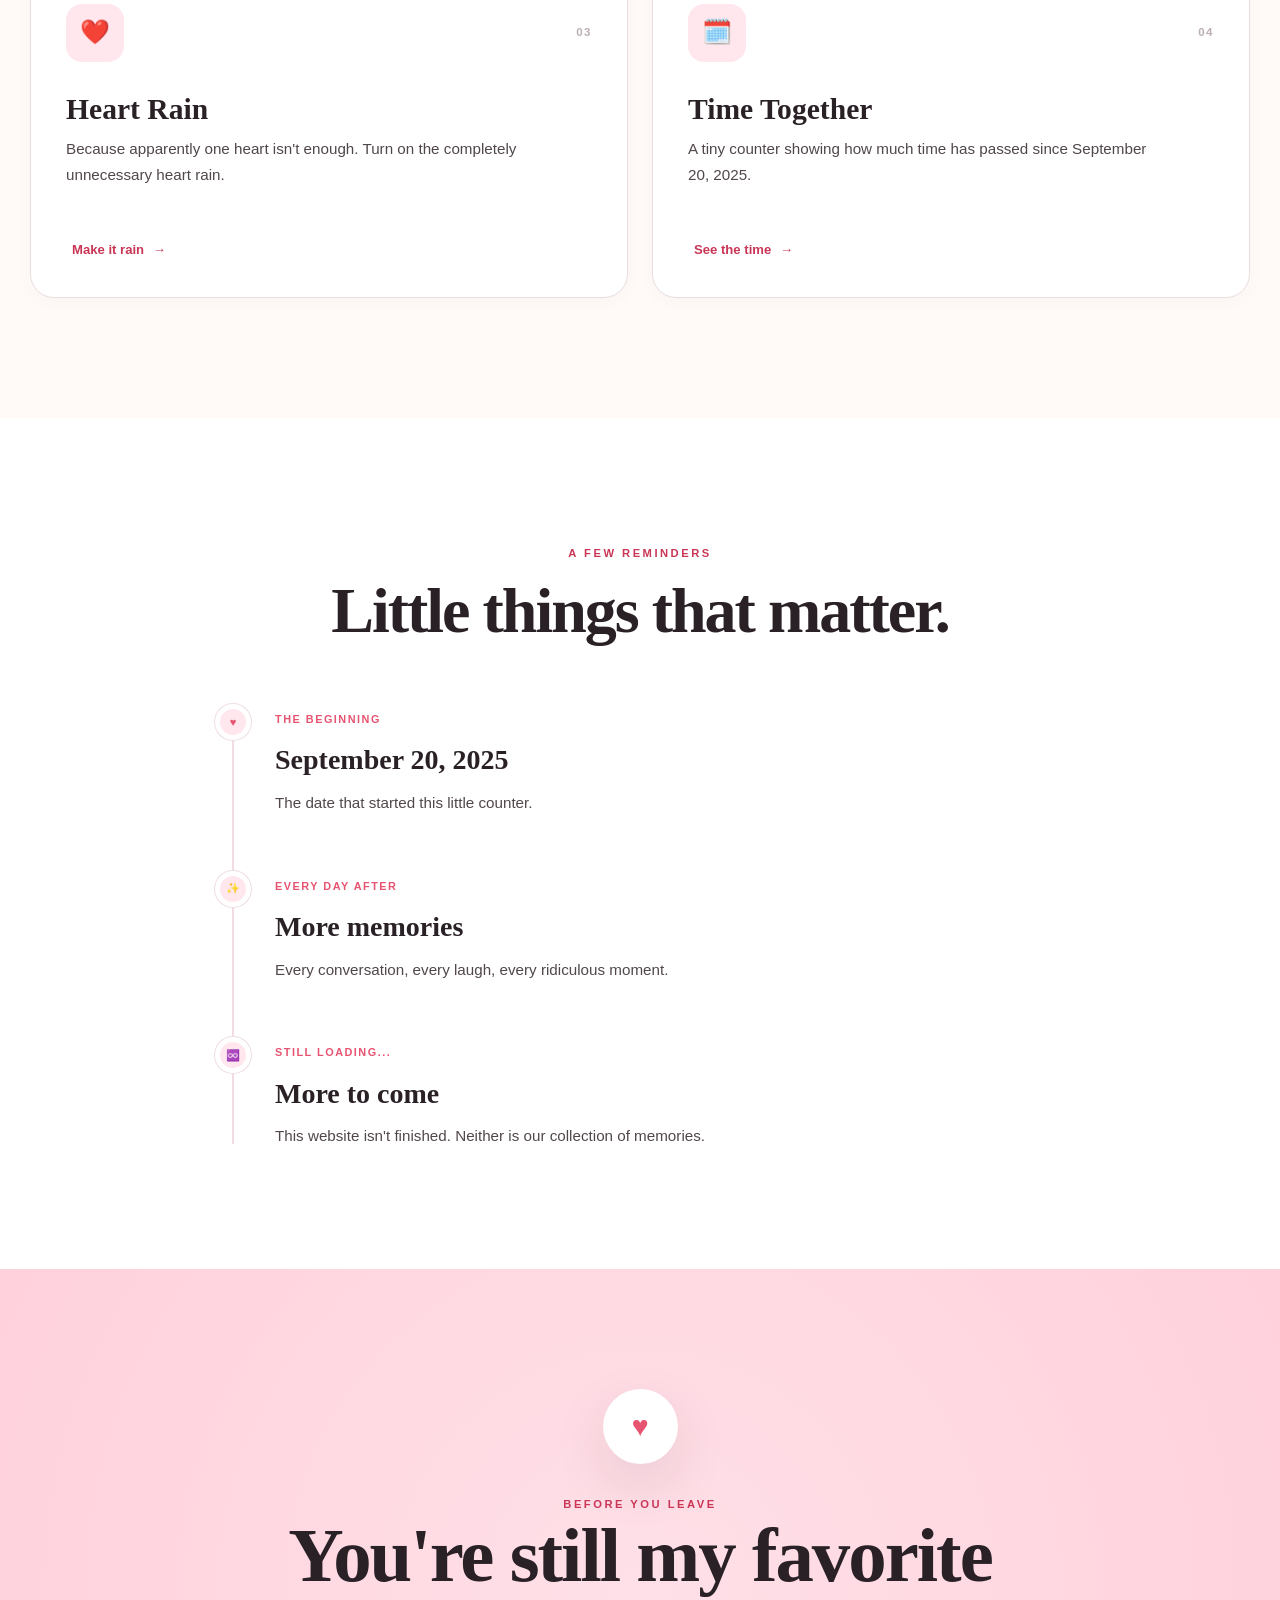
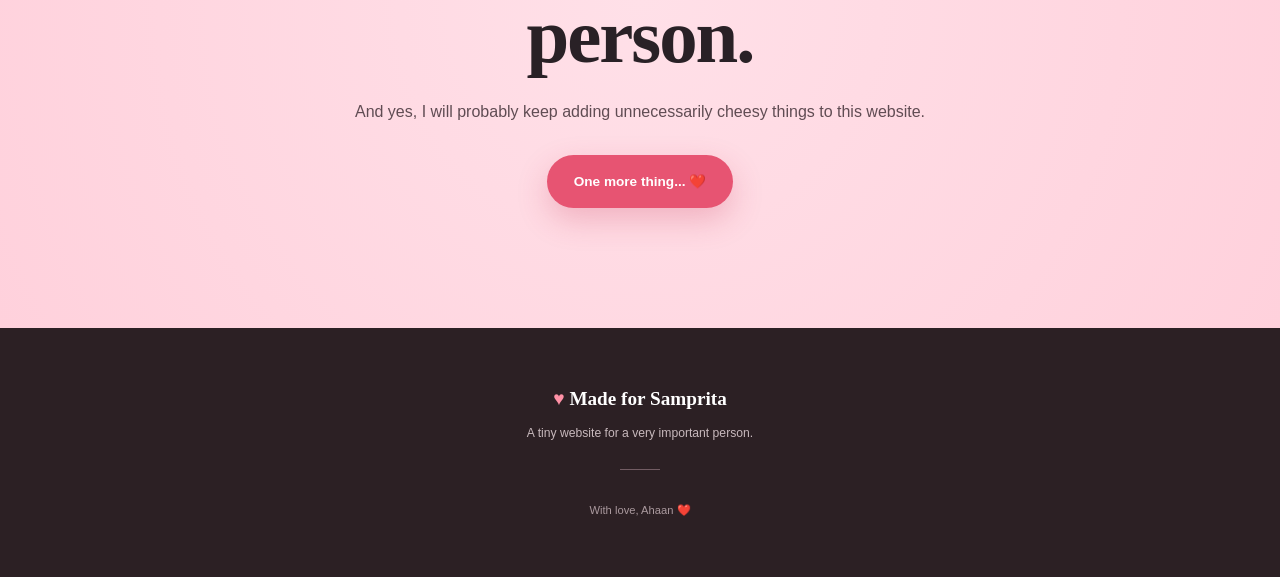
==== commit 79481680: "Update index.html" ====
--- a/index.html
+++ b/index.html
@@ -194,35 +194,25 @@
     
             </article>
     
-    
-            <!-- Special Events -->
-            <article class="thing-card">
-    
-                <div class="thing-icon">
-                    🎉
-                </div>
-    
-                <div class="thing-content">
-    
-                    <h3>Special Events</h3>
-    
-                    <p>
-                        Special days get their own little surprises.
-                        Check the event button above when there's something
-                        new to discover.
-                    </p>
-    
-                    <button
-                        class="thing-button thing-event-button"
-                        onclick="document.getElementById('event-day-btn').click()"
-                    >
-                        Open Event
-                        <span>→</span>
-                    </button>
-    
-                </div>
-    
-            </article>
+        <article class="thing-card" id="special-event-card">
+            <div class="thing-icon">🎉</div>
+        
+            <div class="thing-content">
+                <h3>Special Events</h3>
+                <p>
+                    Special days get their own little surprises.
+                    Come back when there's something new to discover.
+                </p>
+        
+                <button
+                    class="thing-button thing-event-button"
+                    id="open-event-btn"
+                >
+                    Open Event
+                    <span>→</span>
+                </button>
+            </div>
+        </article>
     
         </div>
     
--- a/style.css
+++ b/style.css
@@ -21,6 +21,200 @@
     --shadow-md: 0 20px 55px rgba(50, 25, 30, 0.10);
 
     --max: 1240px;
+}
+
+/* ================================
+   THINGS TO DO
+================================ */
+
+.things-section {
+    width: min(1120px, calc(100% - 40px));
+    margin: 100px auto;
+}
+
+.things-header {
+    max-width: 700px;
+    margin: 0 auto 45px;
+    text-align: center;
+}
+
+.section-kicker {
+    display: inline-block;
+    margin-bottom: 12px;
+
+    color: var(--pink, #e75472);
+
+    font-family: Arial, sans-serif;
+    font-size: 12px;
+    font-weight: 800;
+    letter-spacing: 2px;
+    text-transform: uppercase;
+}
+
+.things-header h2 {
+    margin-bottom: 14px;
+
+    color: var(--ink, #292126);
+    font-size: clamp(36px, 5vw, 56px);
+    line-height: 1.05;
+}
+
+.things-header p {
+    color: var(--muted, #8d7e83);
+
+    font-family: Arial, sans-serif;
+    font-size: 16px;
+    line-height: 1.7;
+}
+
+
+/* Cards */
+
+.things-grid {
+    display: grid;
+    grid-template-columns: repeat(2, 1fr);
+    gap: 24px;
+}
+
+.thing-card {
+    display: flex;
+    align-items: flex-start;
+    gap: 25px;
+
+    padding: 35px;
+
+    background: var(--white, #fff);
+    border: 1px solid var(--line, #eadde0);
+    border-radius: 24px;
+
+    box-shadow: 0 15px 45px rgba(70, 35, 45, 0.07);
+
+    transition:
+        transform 0.25s ease,
+        box-shadow 0.25s ease;
+}
+
+.thing-card:hover {
+    transform: translateY(-5px);
+
+    box-shadow: 0 22px 55px rgba(70, 35, 45, 0.11);
+}
+
+
+/* Icon */
+
+.thing-icon {
+    flex: 0 0 70px;
+
+    width: 70px;
+    height: 70px;
+
+    display: flex;
+    align-items: center;
+    justify-content: center;
+
+    background: var(--pink-soft, #ffe7ed);
+    border-radius: 20px;
+
+    font-size: 32px;
+}
+
+
+/* Content */
+
+.thing-content {
+    flex: 1;
+}
+
+.thing-content h3 {
+    margin-bottom: 10px;
+
+    color: var(--ink, #292126);
+    font-size: 28px;
+}
+
+.thing-content p {
+    margin-bottom: 22px;
+
+    color: var(--muted, #8d7e83);
+
+    font-family: Arial, sans-serif;
+    font-size: 14px;
+    line-height: 1.75;
+}
+
+
+/* Buttons */
+
+.thing-button {
+    display: inline-flex;
+    align-items: center;
+    justify-content: center;
+    gap: 9px;
+
+    padding: 12px 18px;
+
+    border: none;
+    border-radius: 12px;
+
+    background: var(--pink, #e75472);
+    color: white;
+
+    font-family: Arial, sans-serif;
+    font-size: 13px;
+    font-weight: 700;
+
+    text-decoration: none;
+    cursor: pointer;
+
+    transition:
+        background 0.2s ease,
+        transform 0.2s ease;
+}
+
+.thing-button:hover {
+    background: var(--pink-dark, #c93656);
+    transform: translateY(-2px);
+}
+
+.thing-button span {
+    font-size: 16px;
+}
+
+
+/* Mobile */
+
+@media (max-width: 760px) {
+
+    .things-section {
+        width: calc(100% - 24px);
+        margin: 70px auto;
+    }
+
+    .things-grid {
+        grid-template-columns: 1fr;
+    }
+
+    .thing-card {
+        padding: 28px;
+    }
+}
+
+@media (max-width: 480px) {
+
+    .thing-card {
+        flex-direction: column;
+    }
+
+    .thing-icon {
+        width: 60px;
+        height: 60px;
+        flex-basis: 60px;
+    }
+
+    .thing-content h3 {
+        font-size: 25px;
+    }
 }
 
 
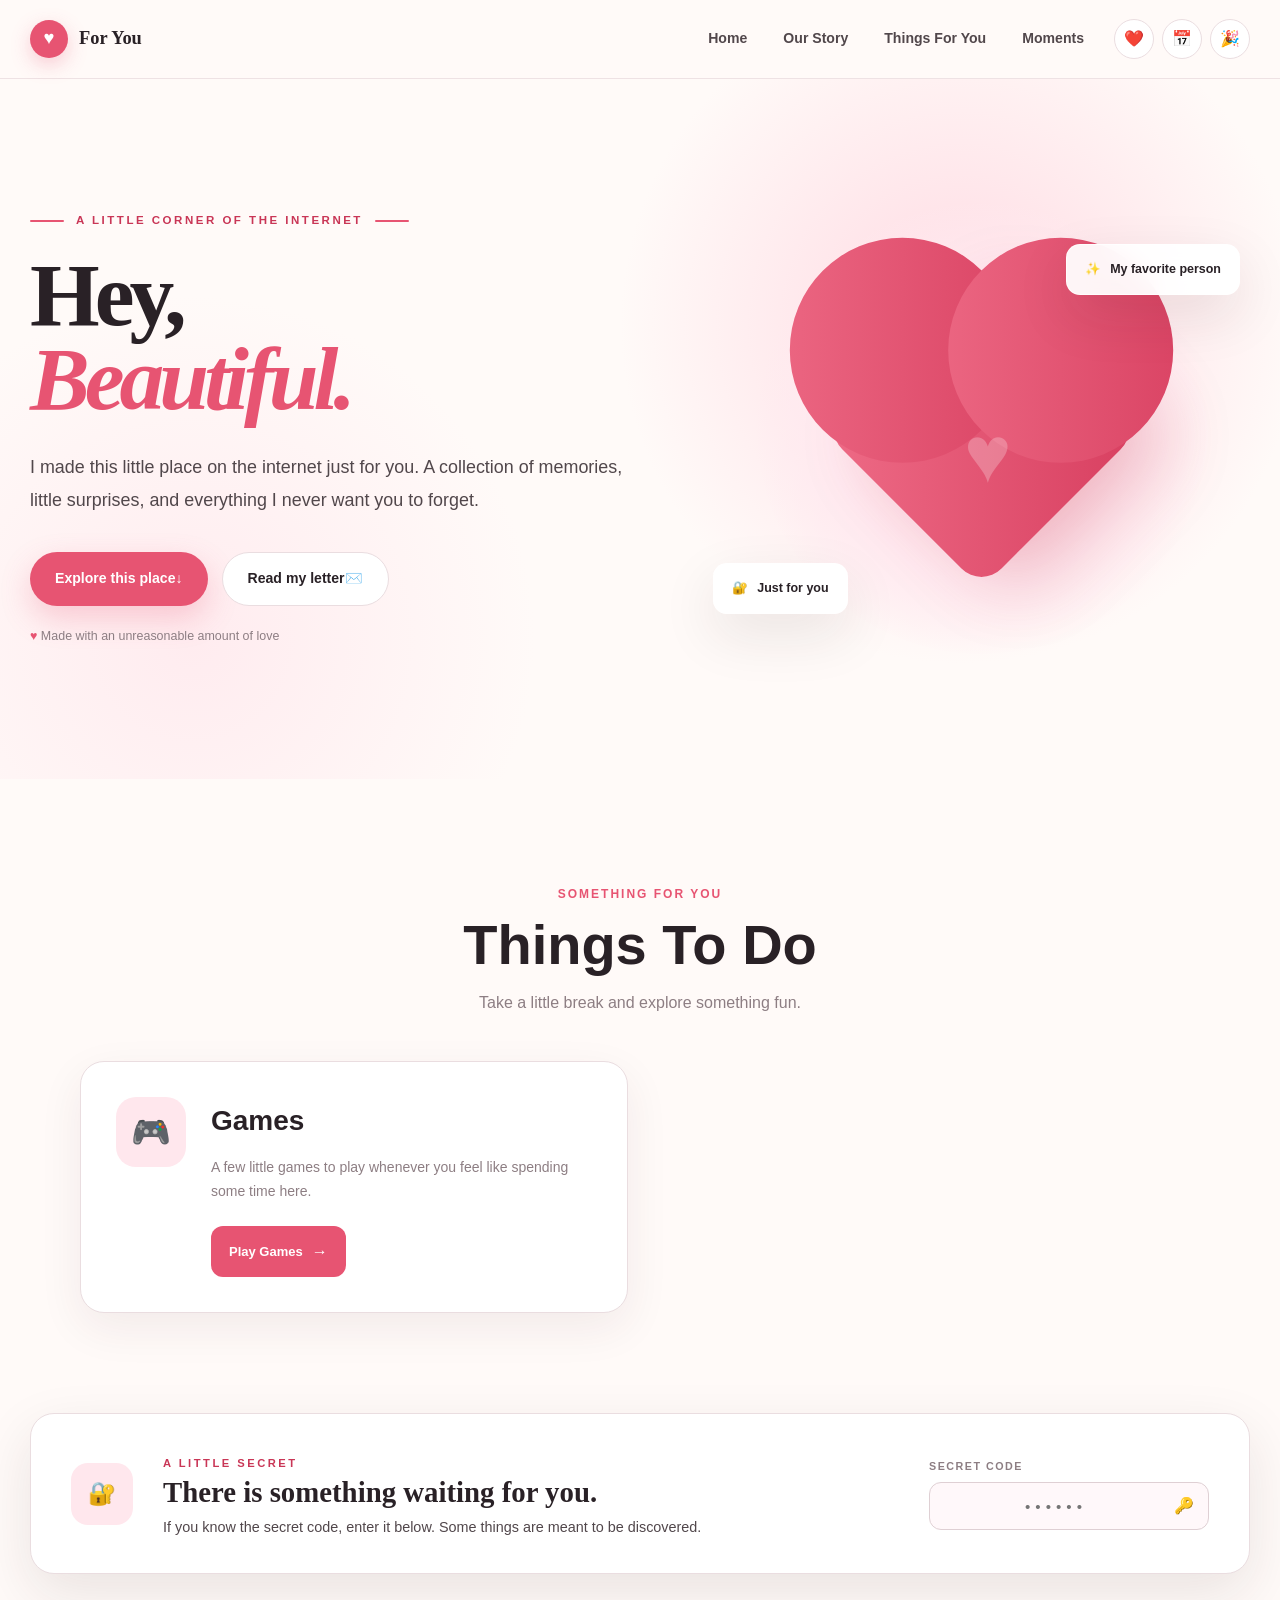
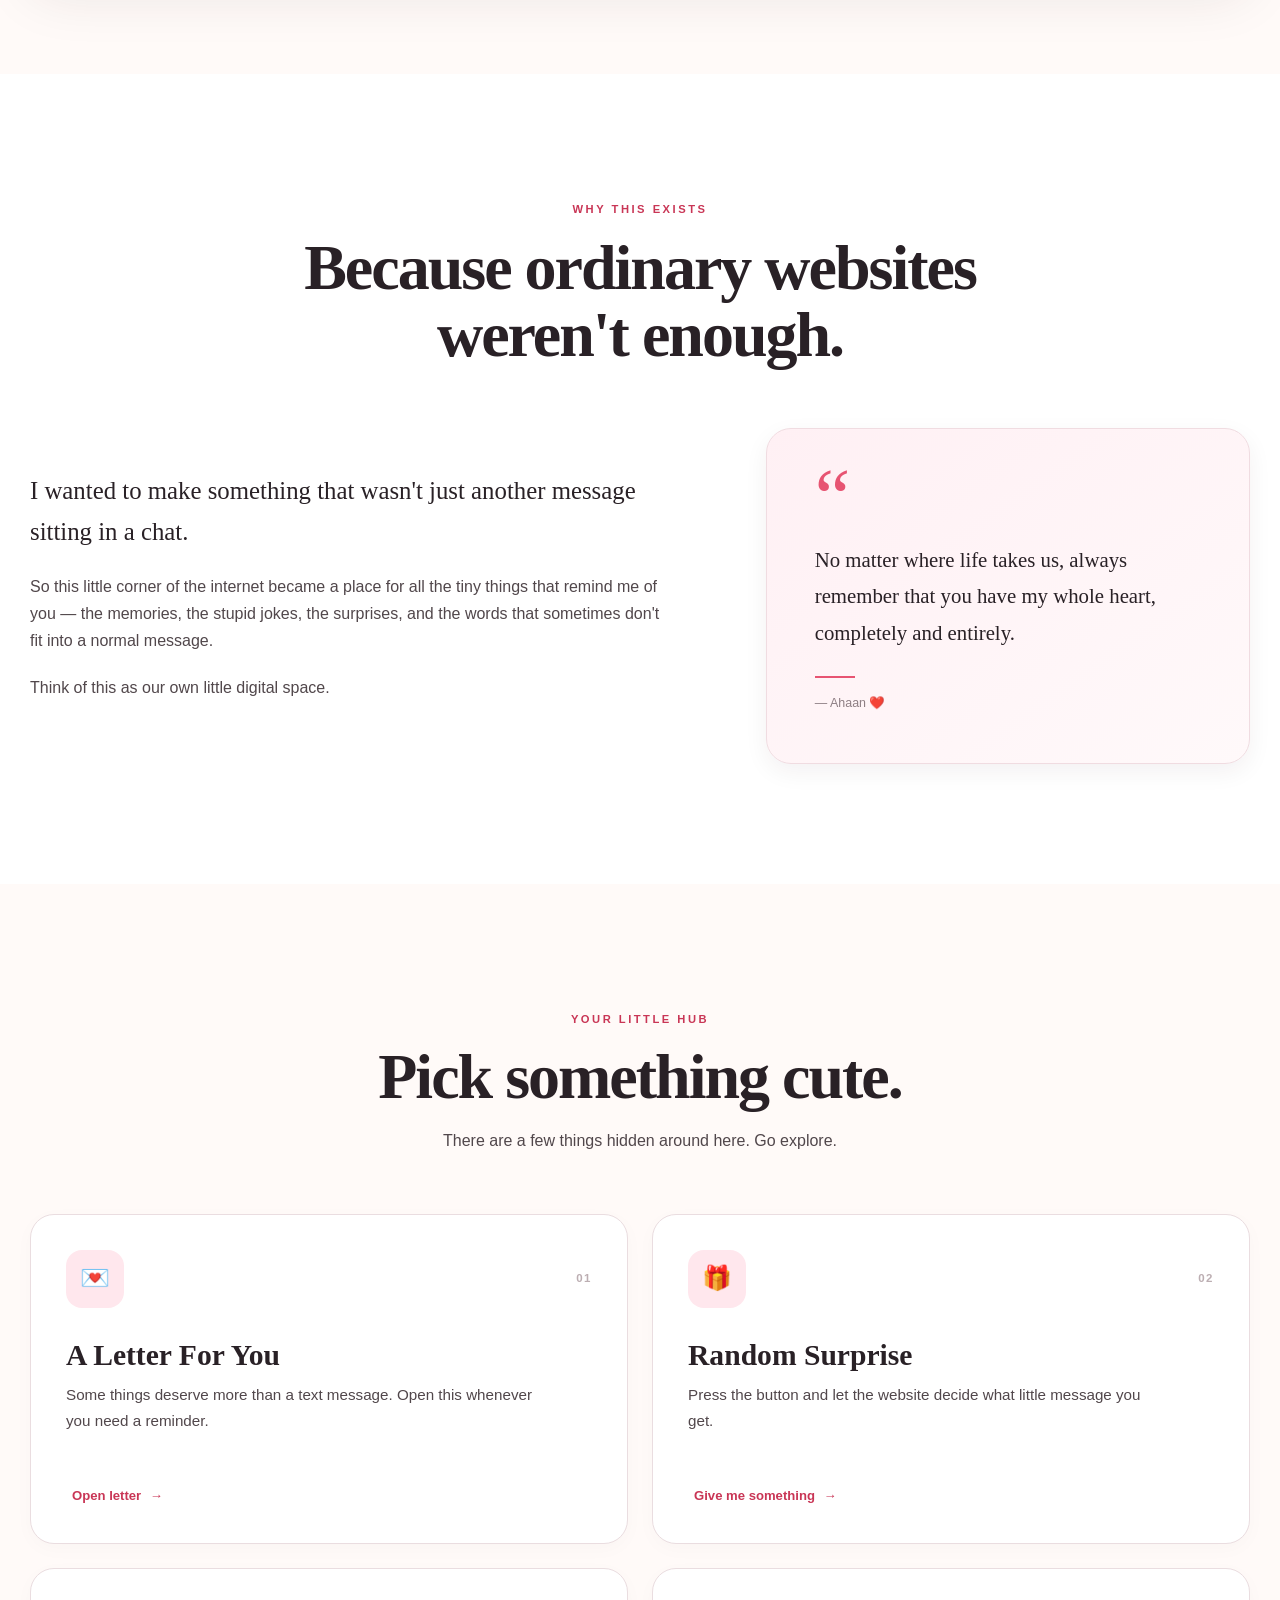
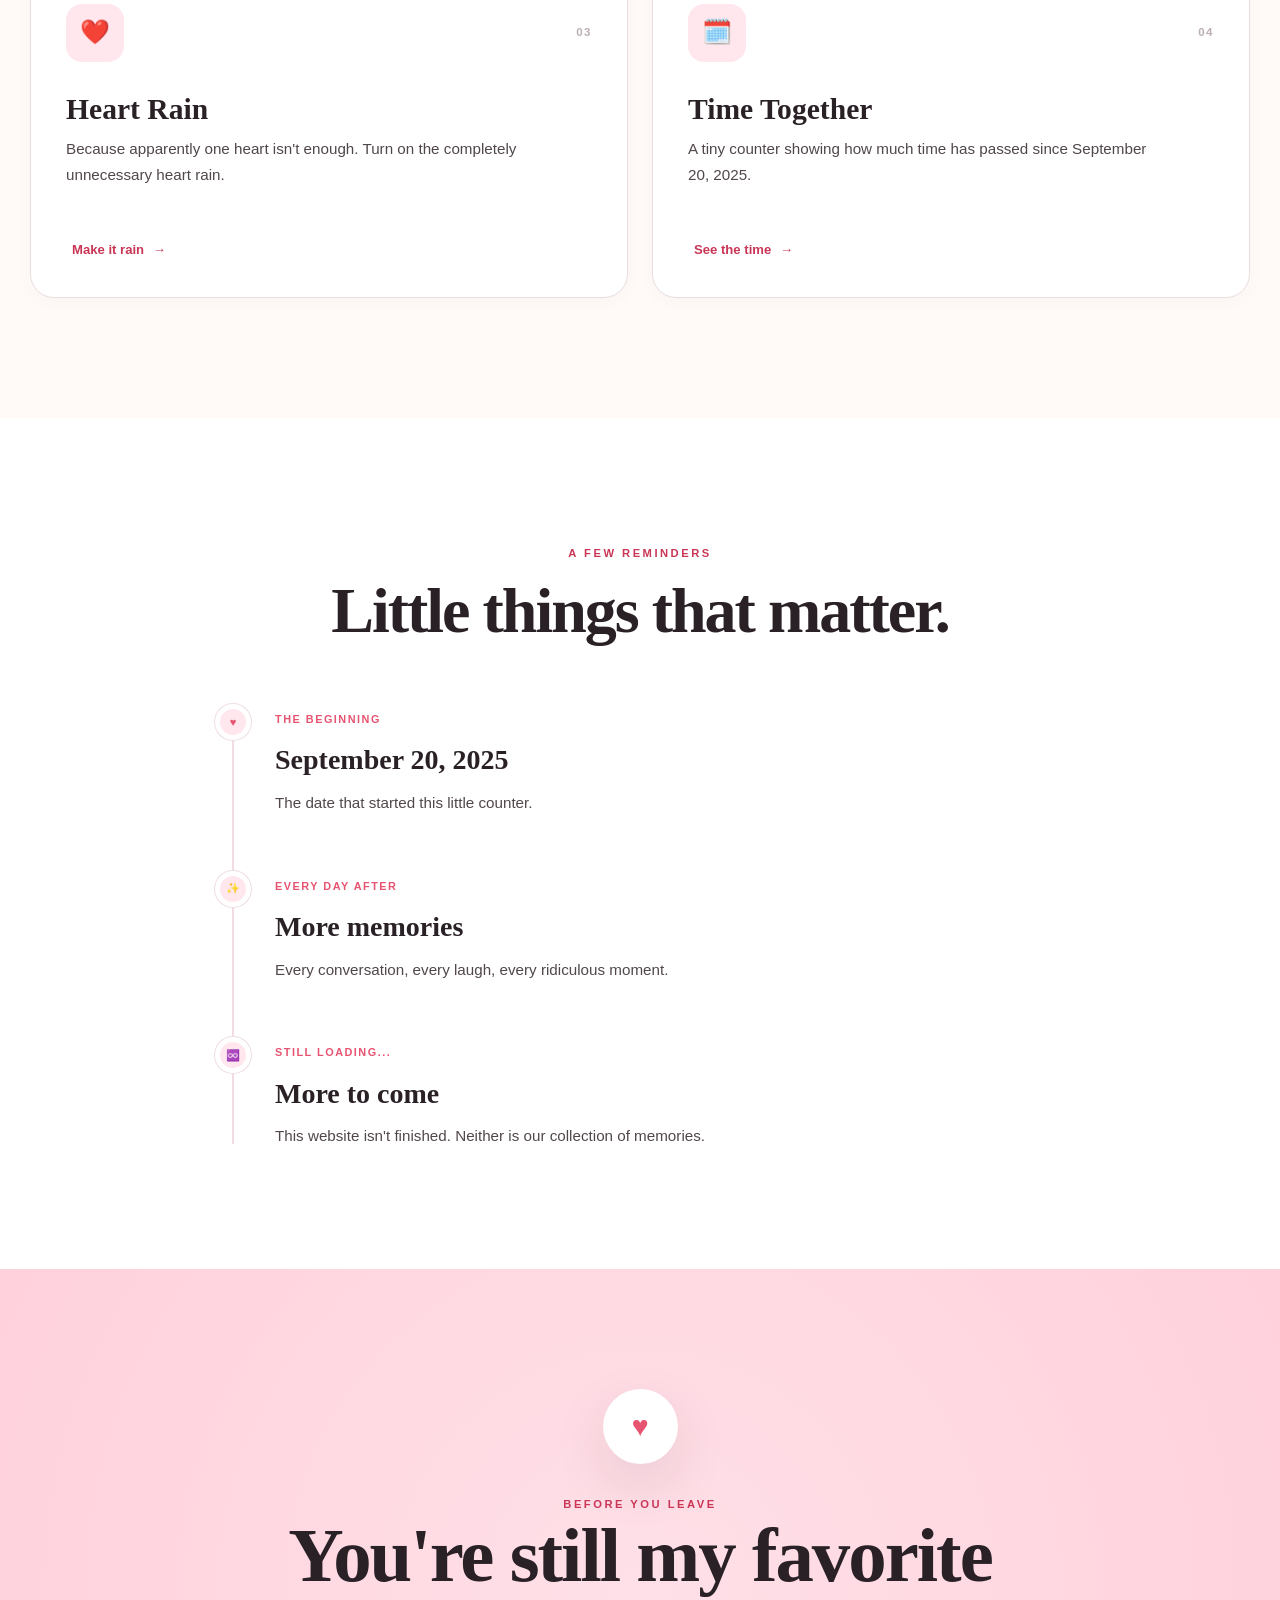
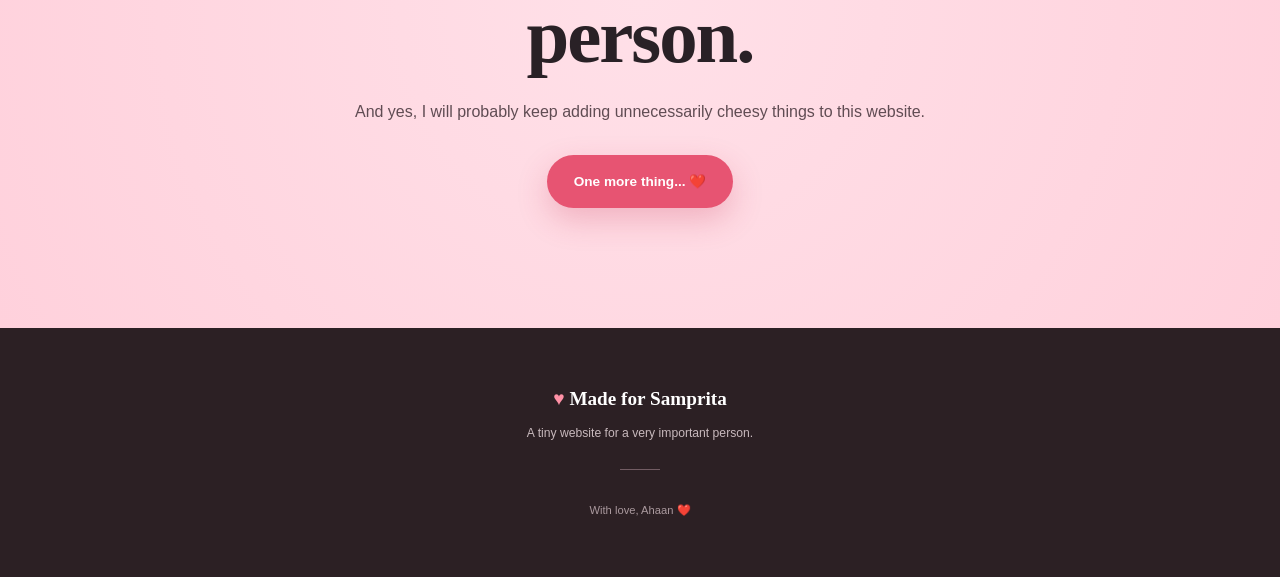
==== commit 01b03e66: "Update fmt.Println message from 'Hello' to 'Goodbye'" ====
--- a/index.html
+++ b/index.html
@@ -11,7 +11,7 @@
 <meta name="theme-color" content="#fff5f7">
 <meta name="mobile-web-app-capable" content="yes">
 
-<title>For My Favorite Person ❤️</title>
+<title>For My Favorite Person - Samprita ❤️</title>
 
 <link rel="stylesheet" href="style.css">
 
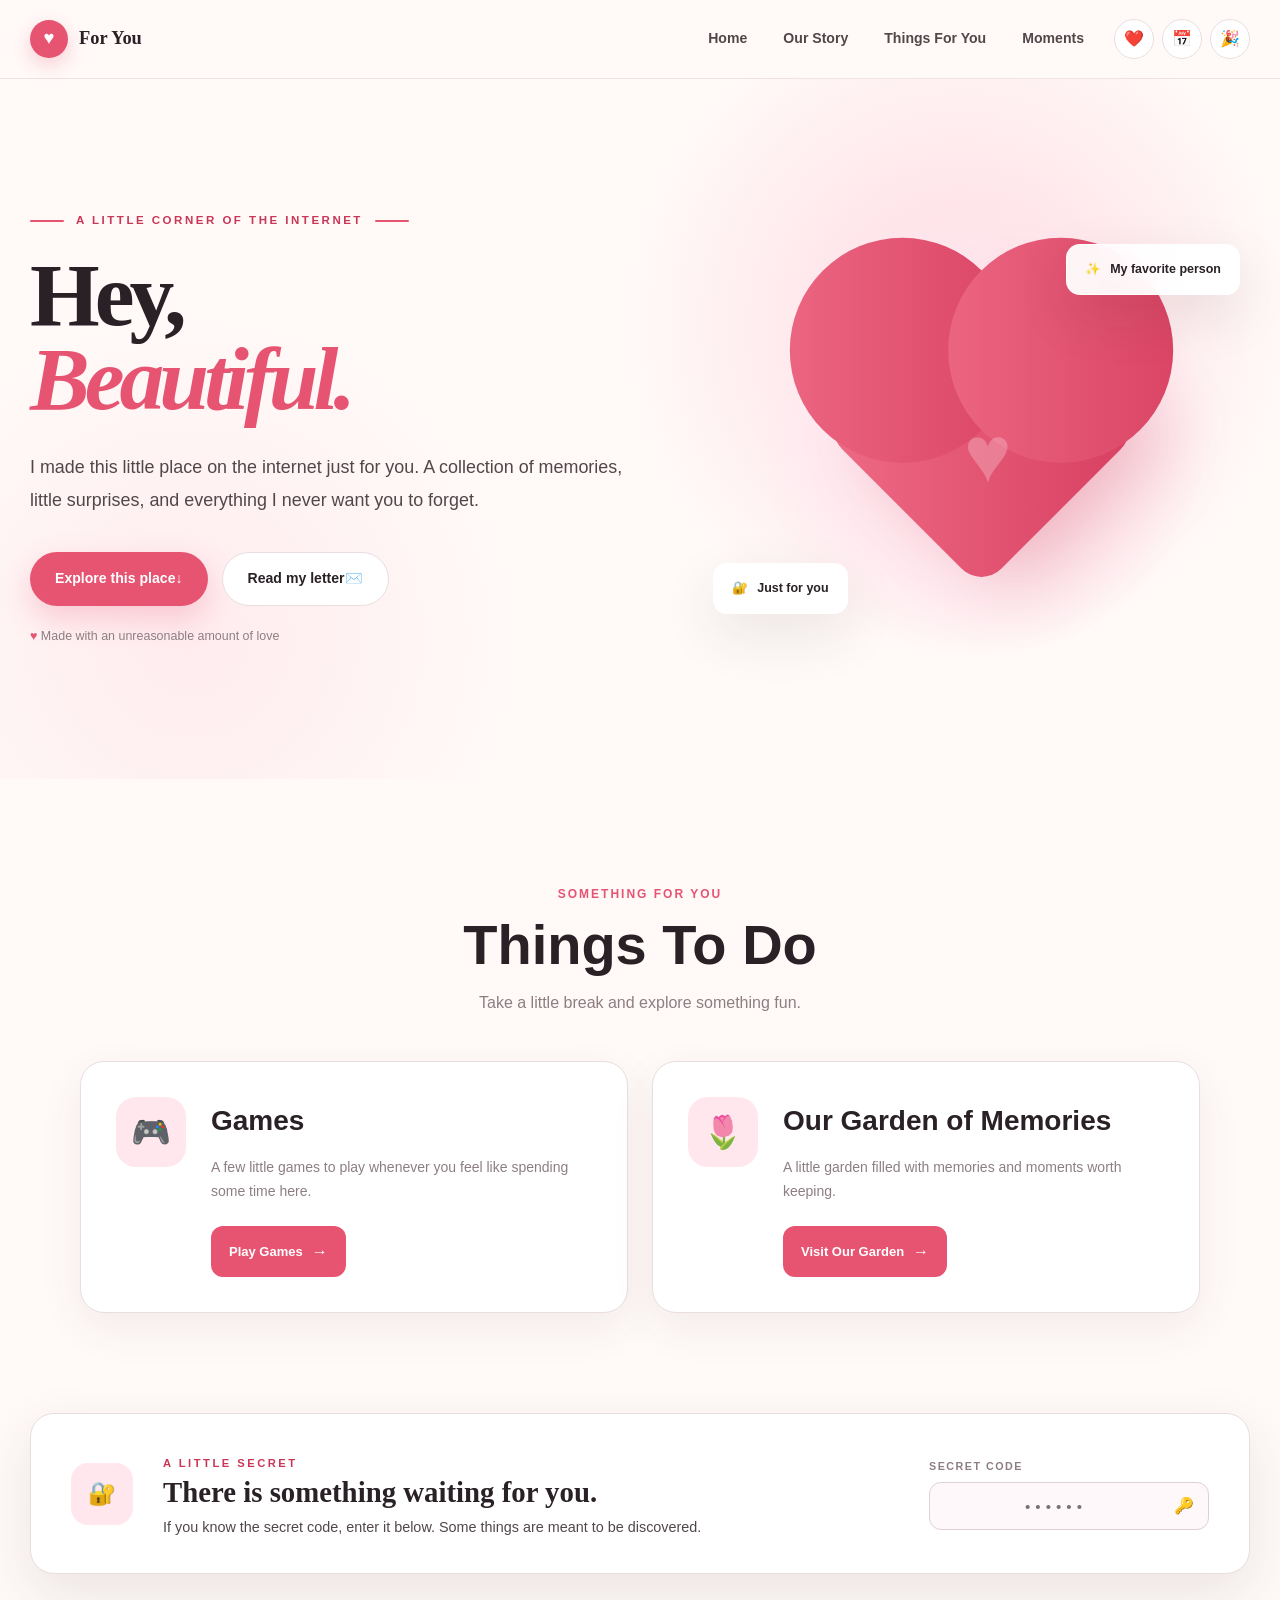
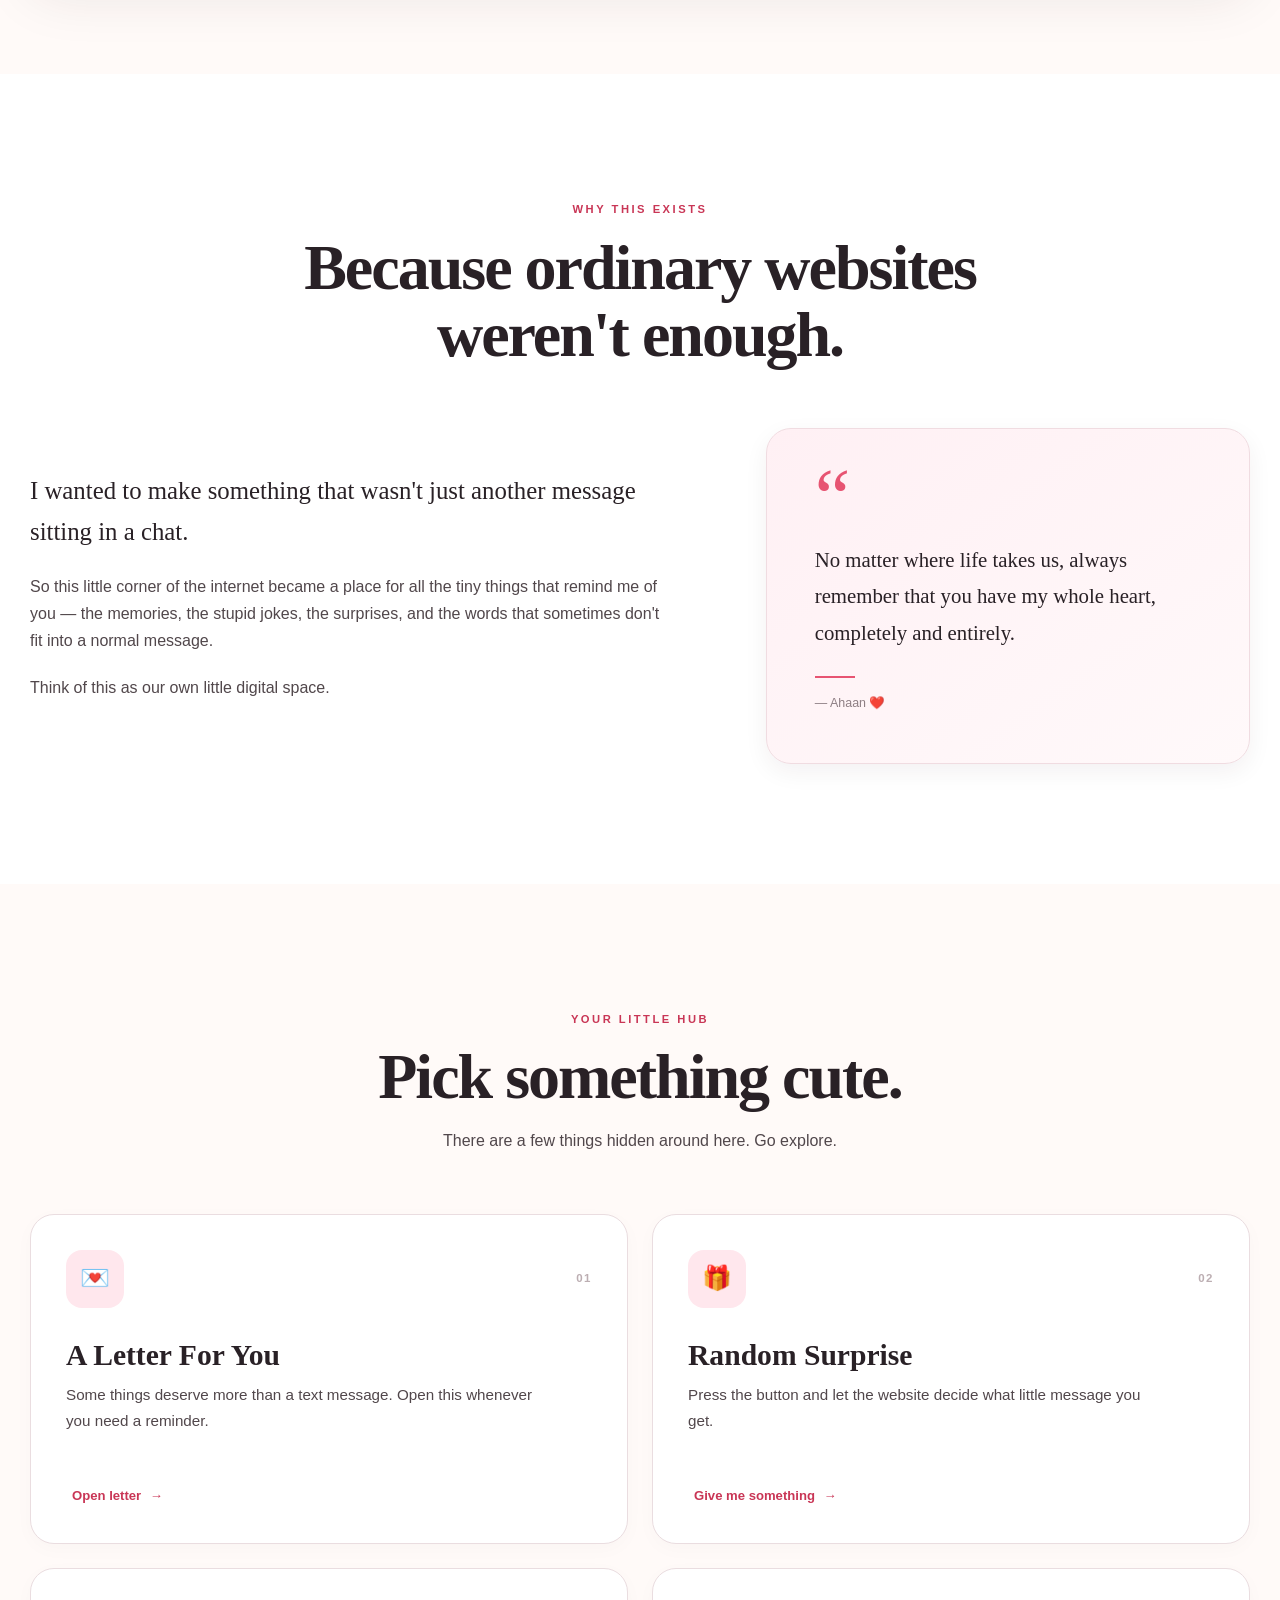
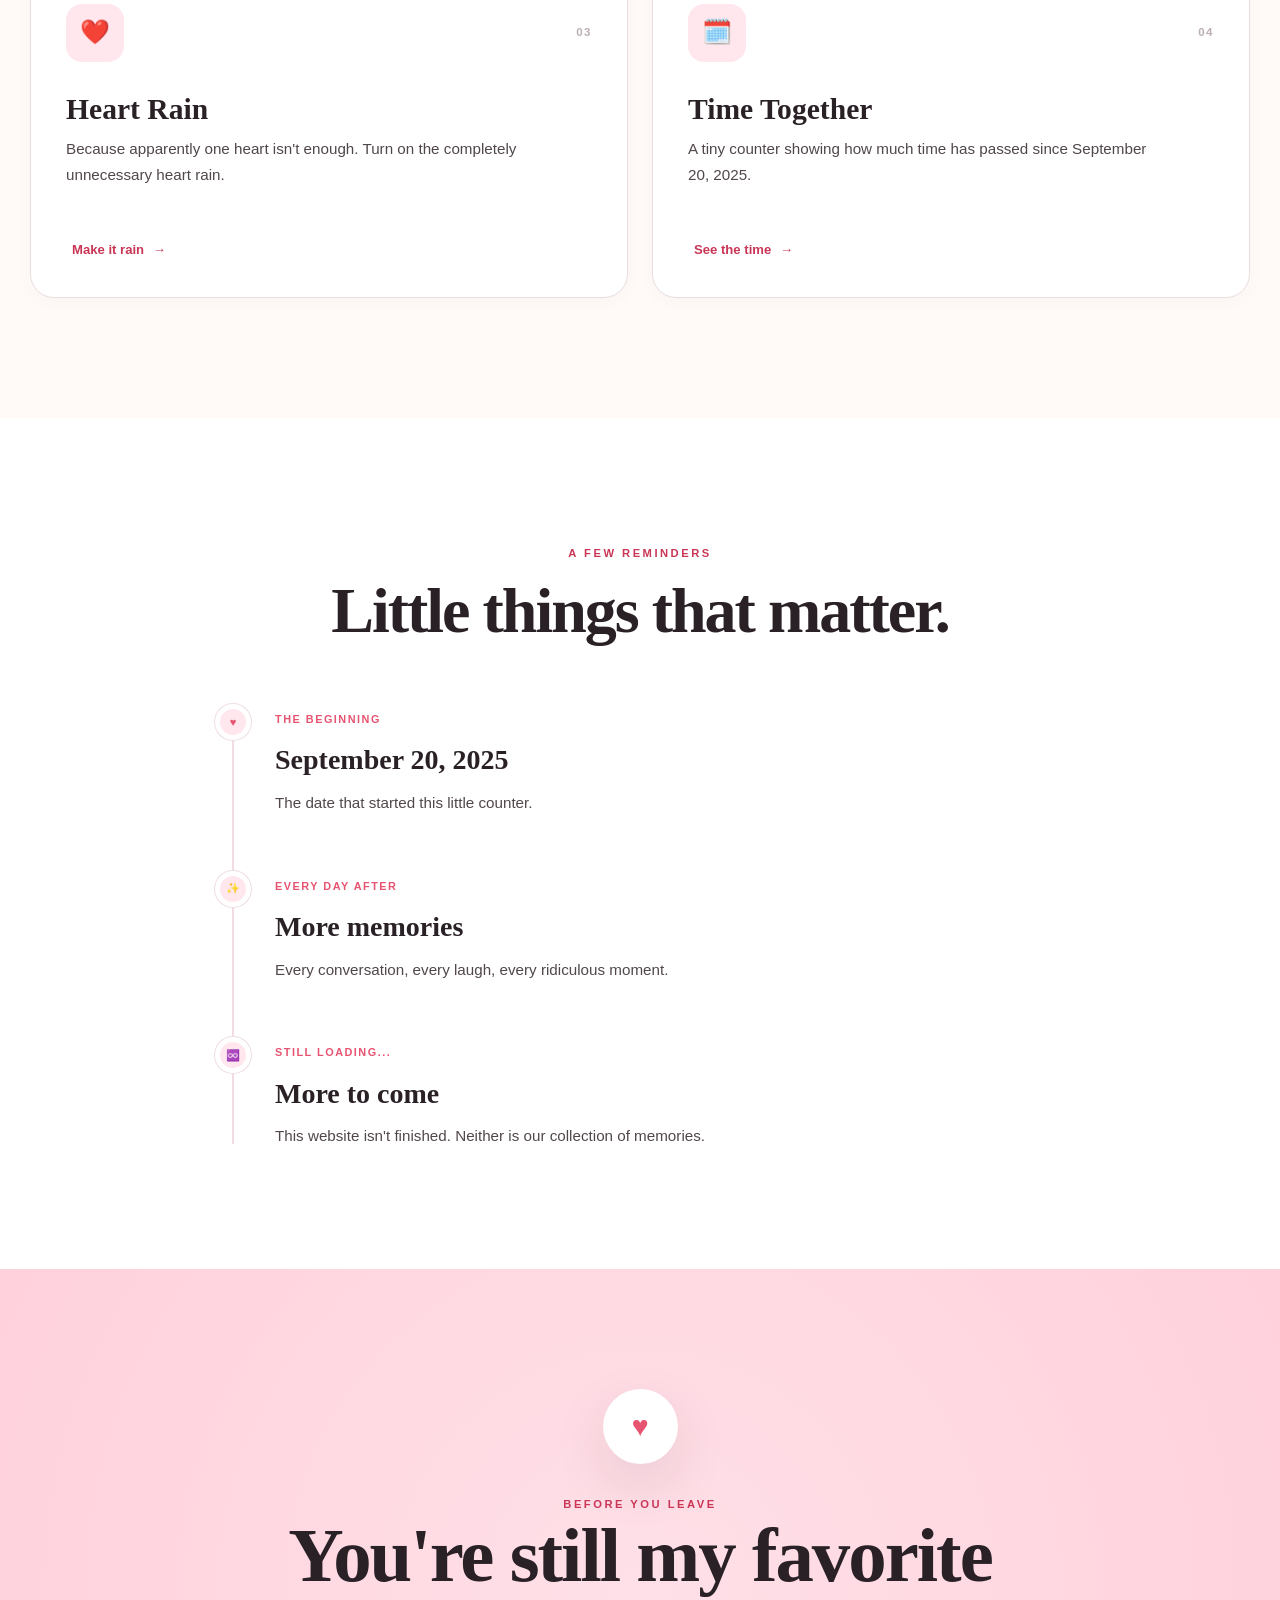
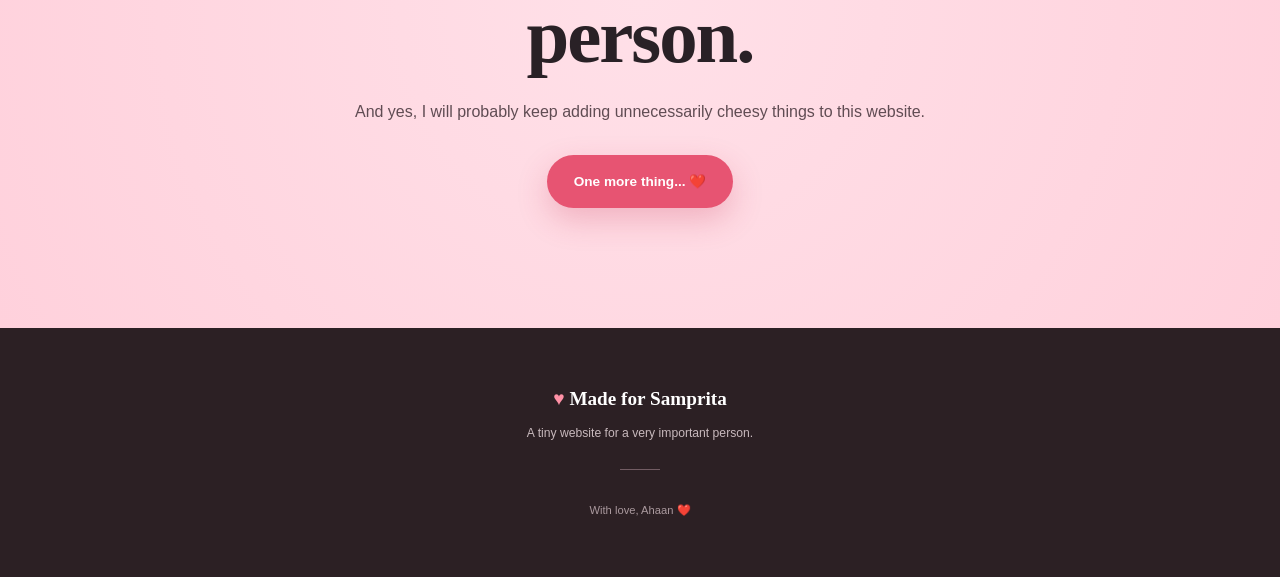
==== commit 0a8c6c0b: "Update index.html" ====
--- a/index.html
+++ b/index.html
@@ -213,6 +213,27 @@
                 </button>
             </div>
         </article>
+
+        <article class="thing-card">
+            <div class="thing-icon">🌷</div>
+        
+            <div class="thing-content">
+                <h3>Our Garden of Memories</h3>
+                <p>
+                    A little garden filled with memories and moments worth keeping.
+                </p>
+        
+                <a
+                    href="https://jishnucode2.github.io/dateChart/"
+                    class="thing-button"
+                    target="_blank"
+                    rel="noopener noreferrer"
+                >
+                    Visit Our Garden
+                    <span>→</span>
+                </a>
+            </div>
+        </article>
     
         </div>
     
